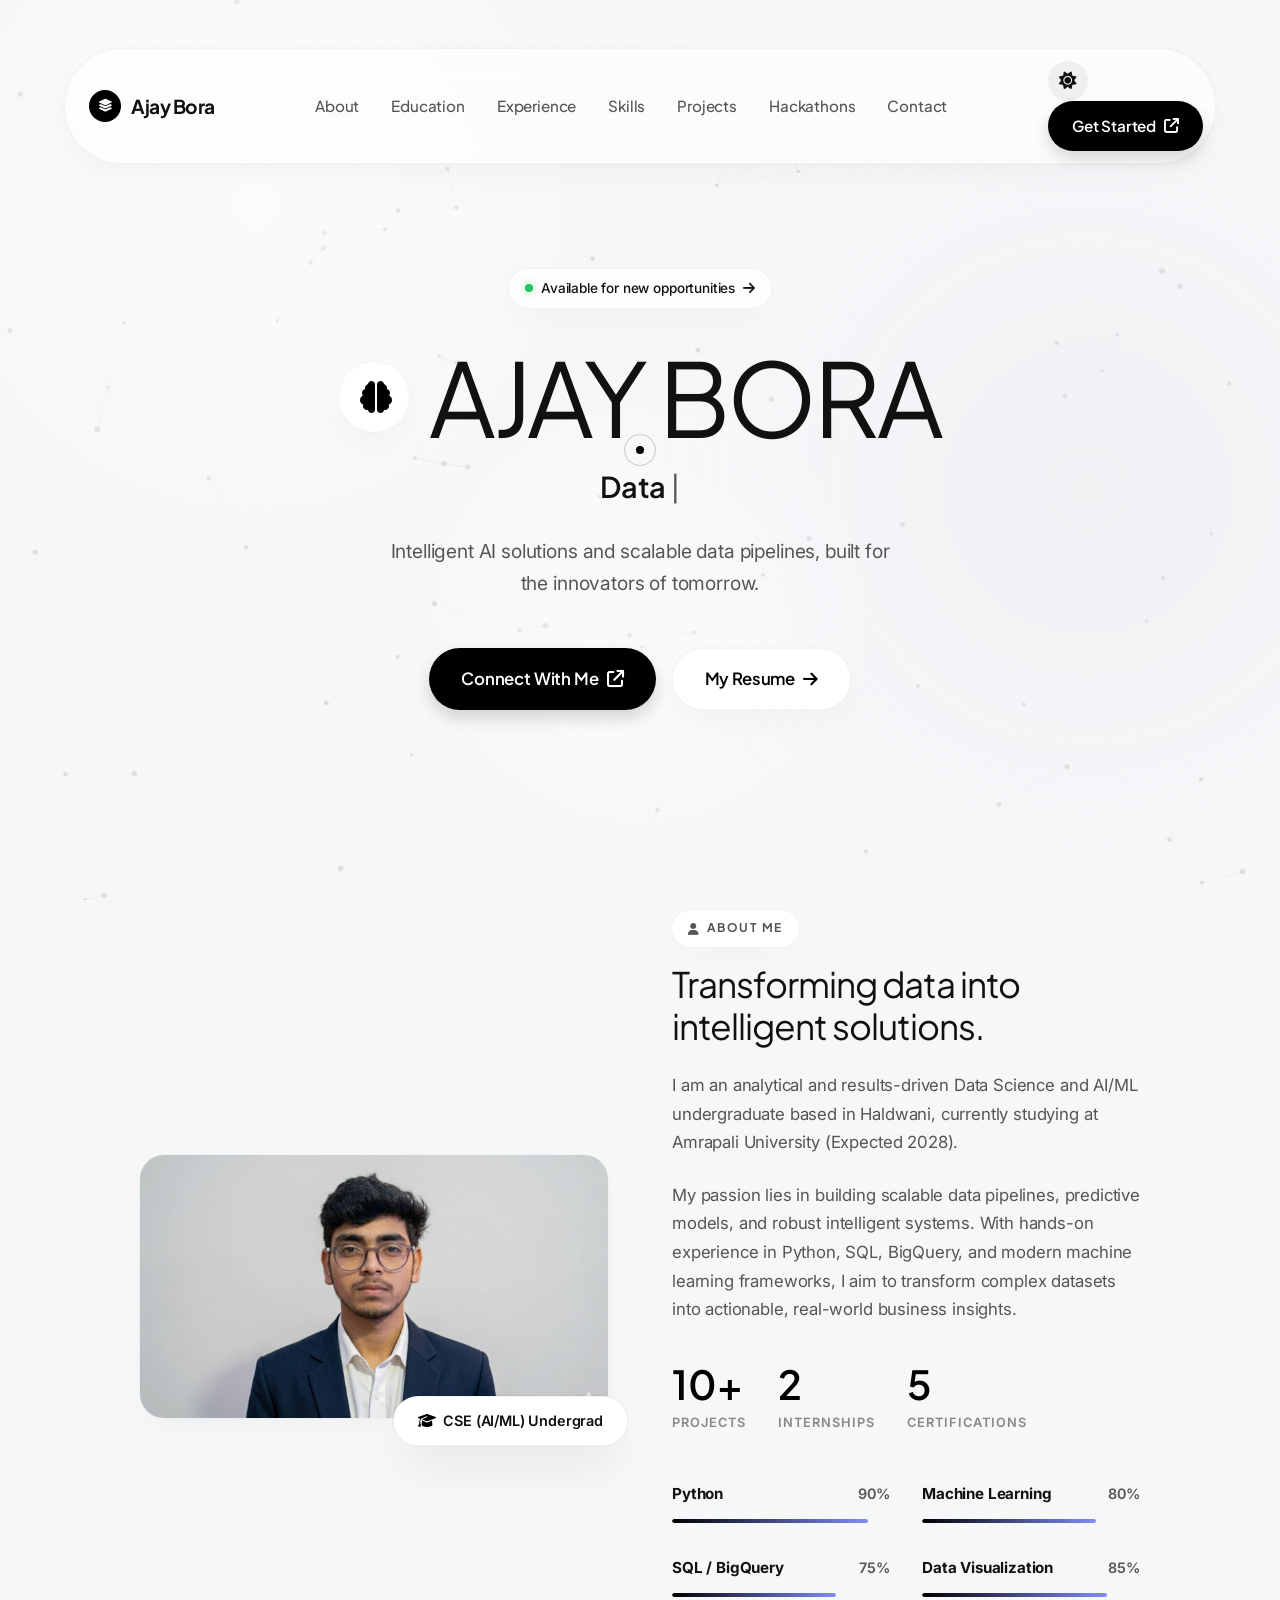
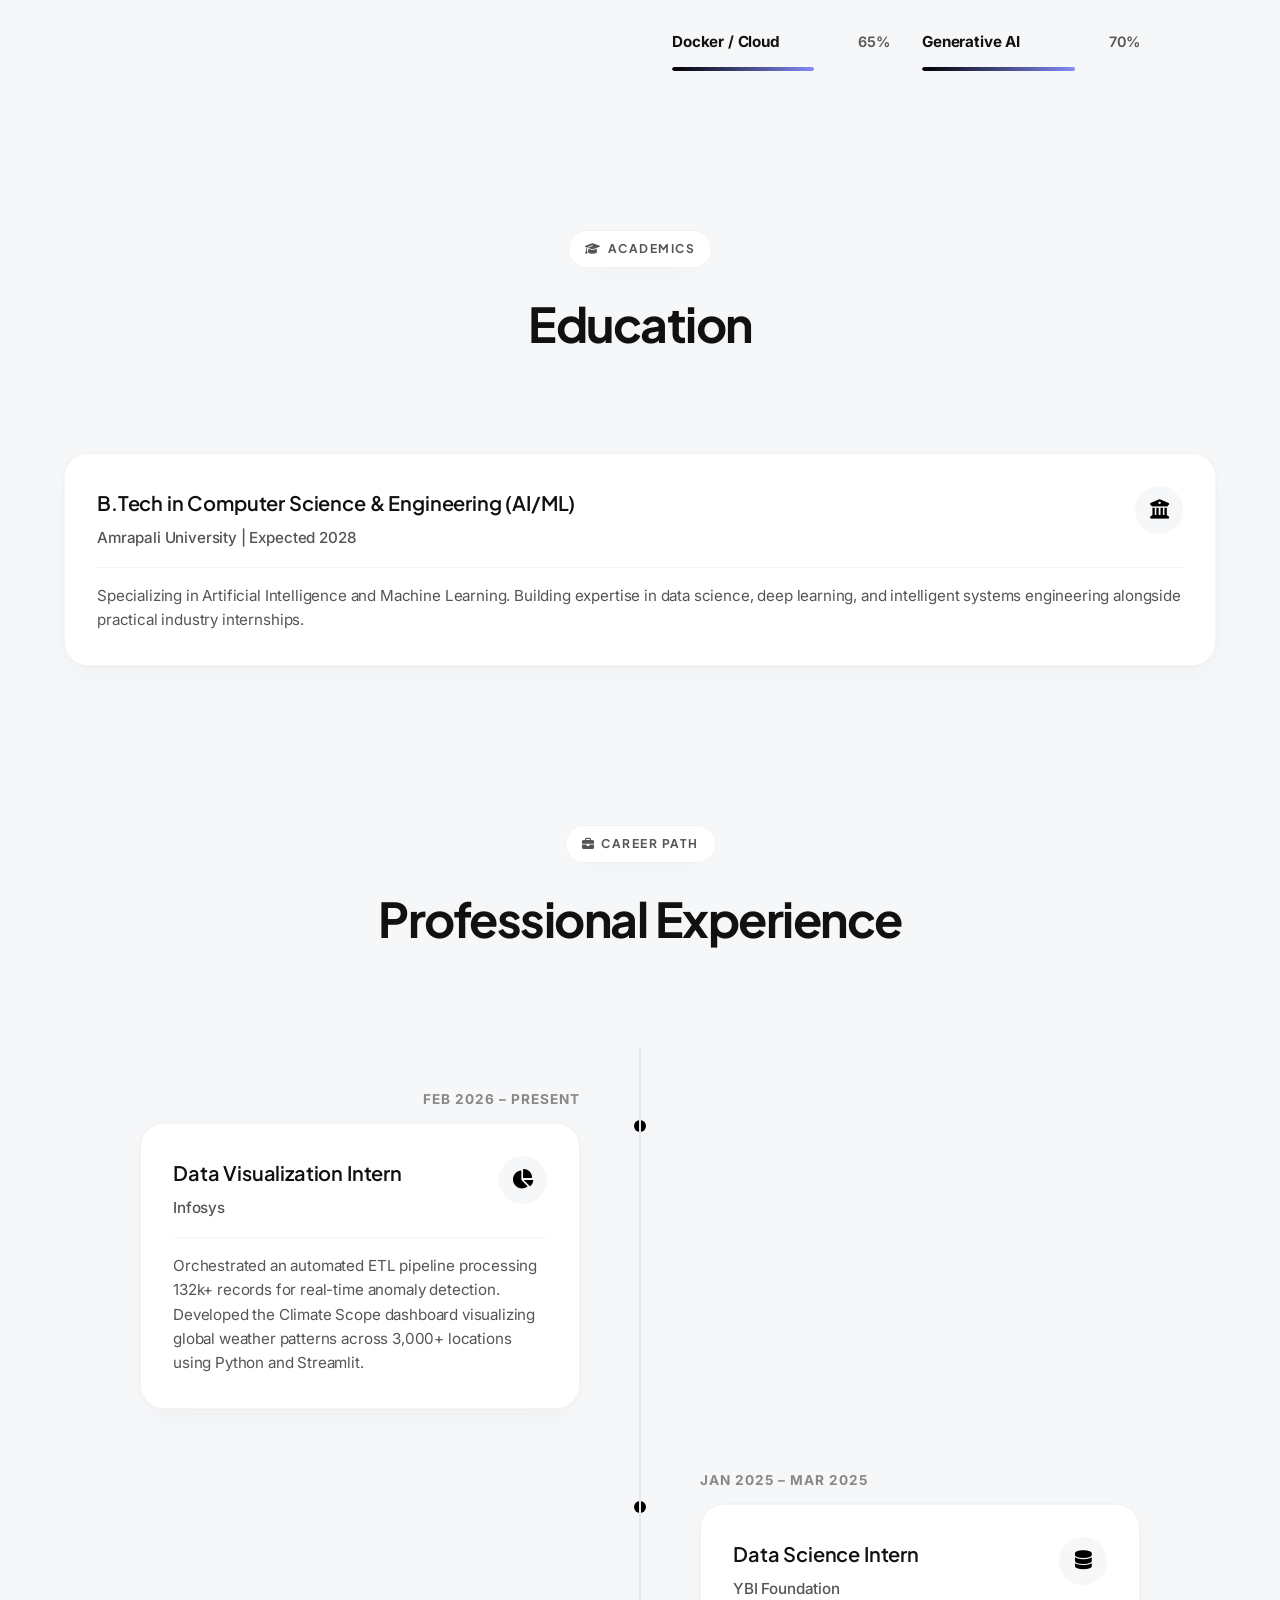
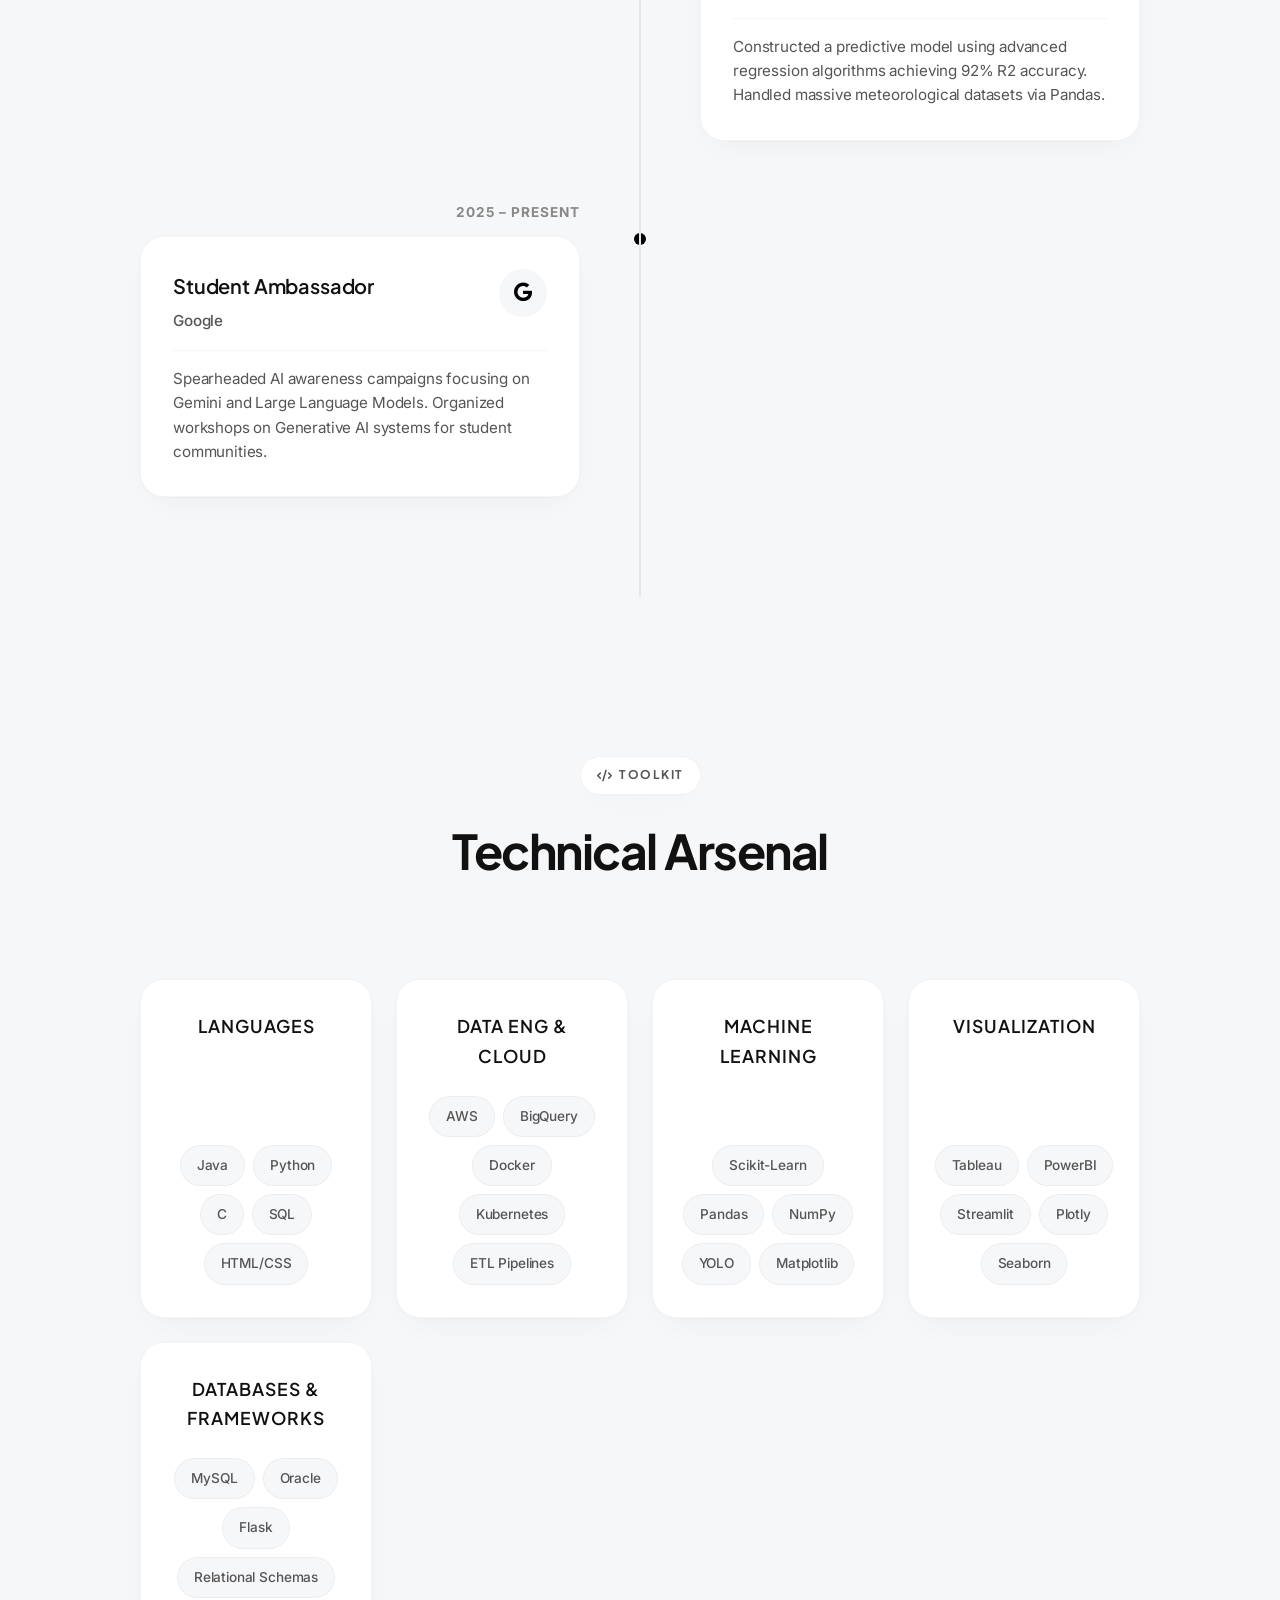
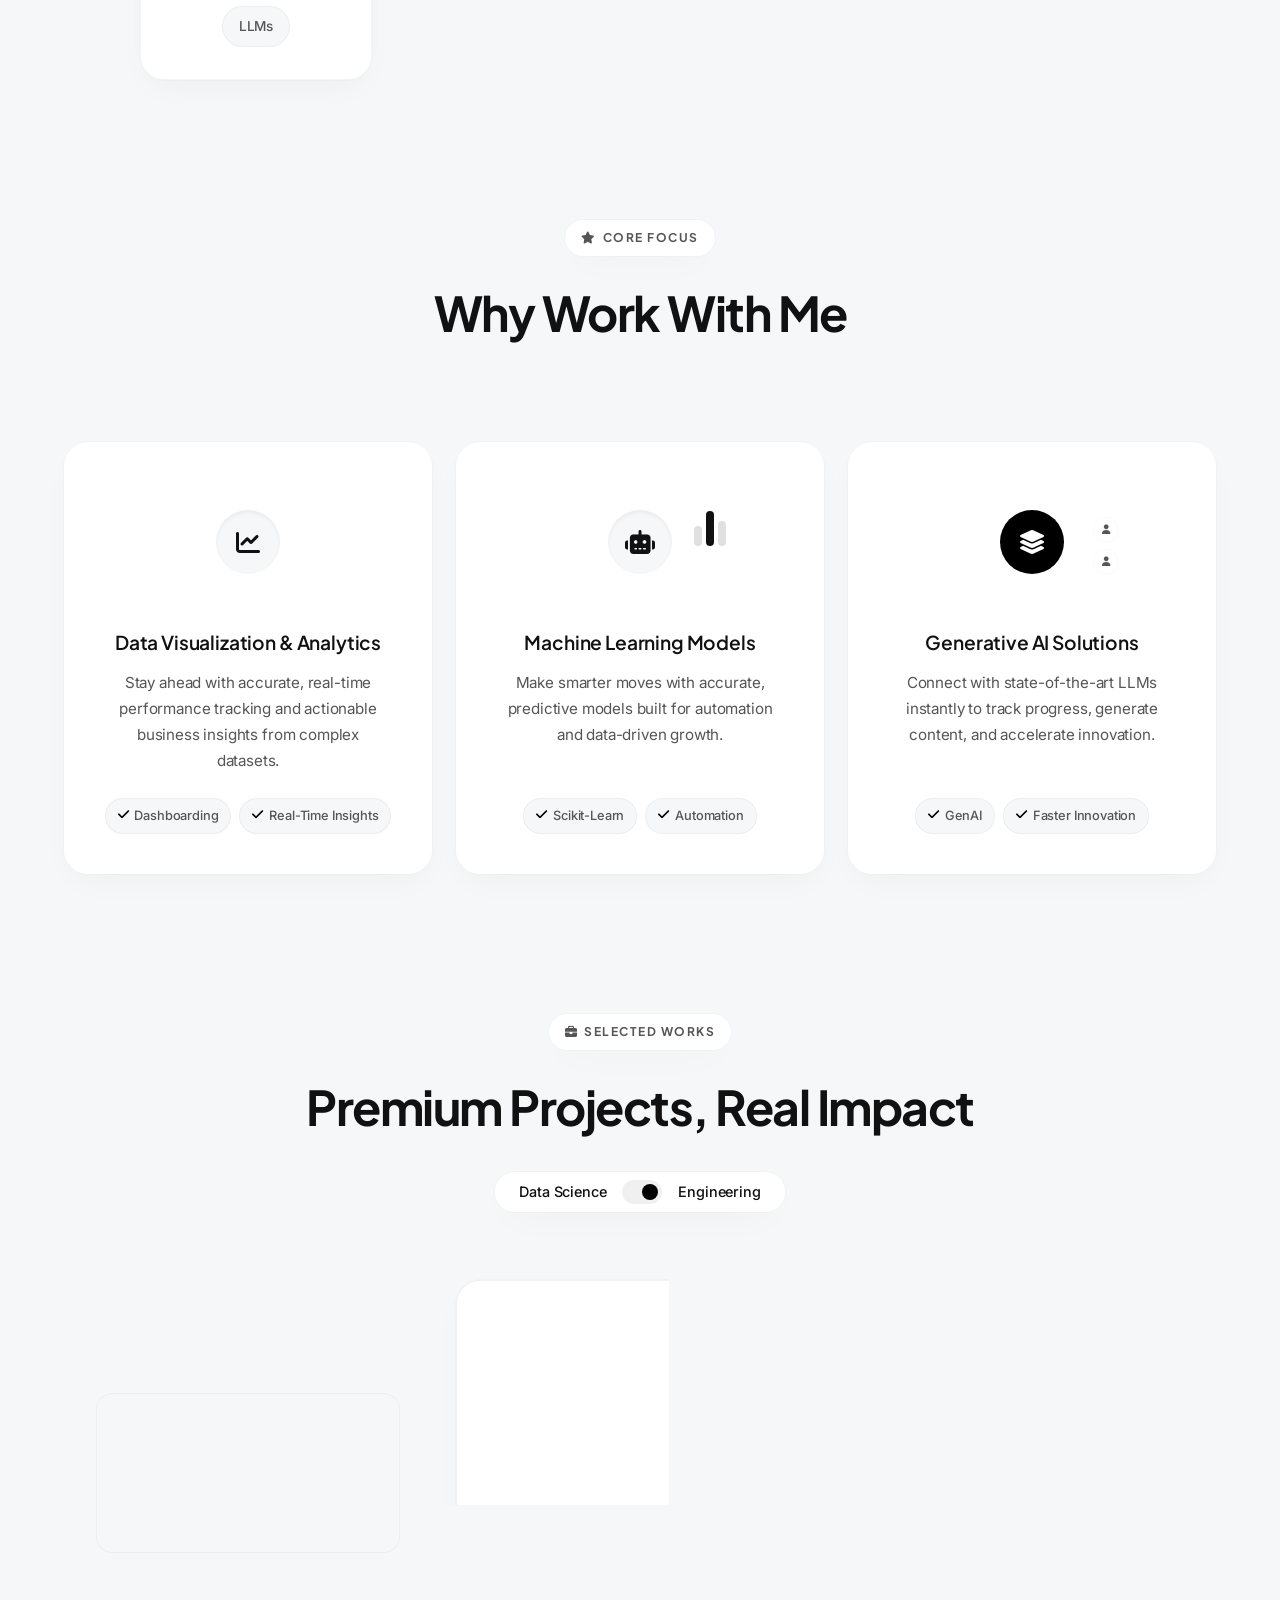
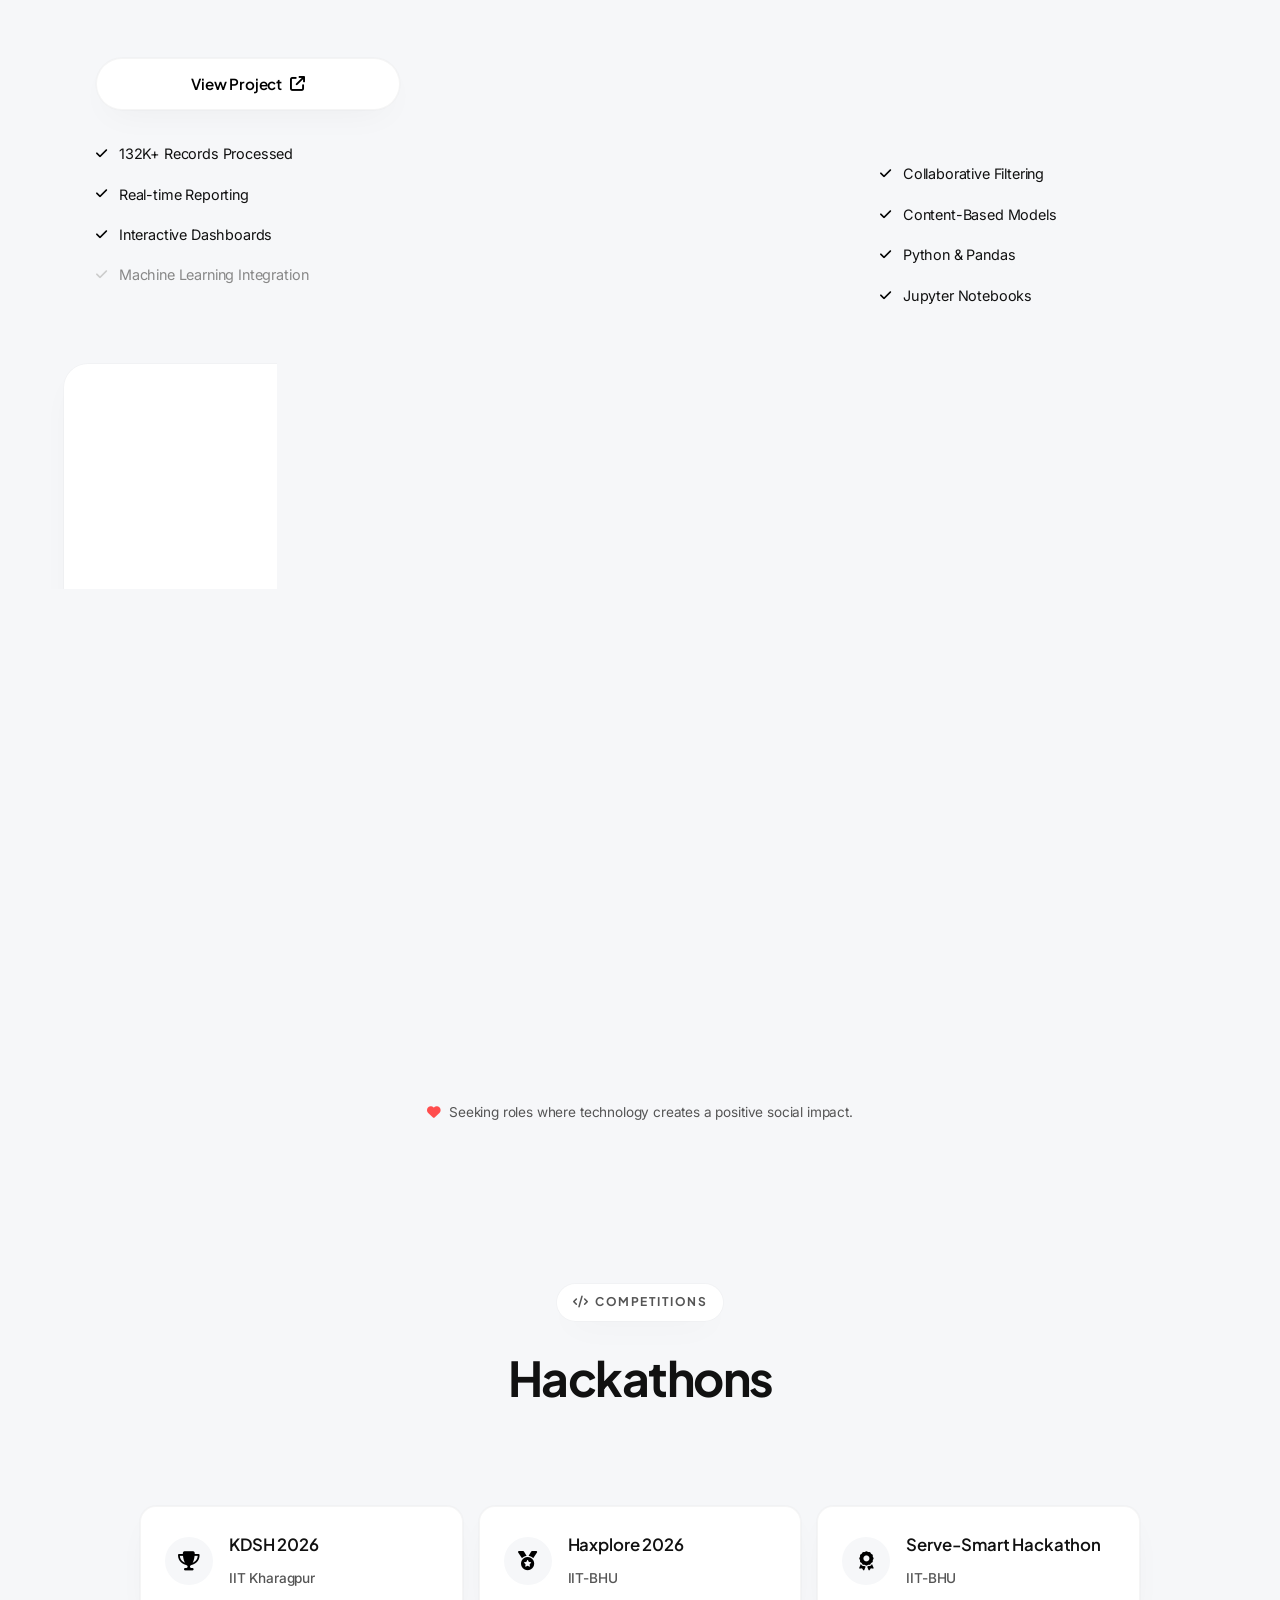
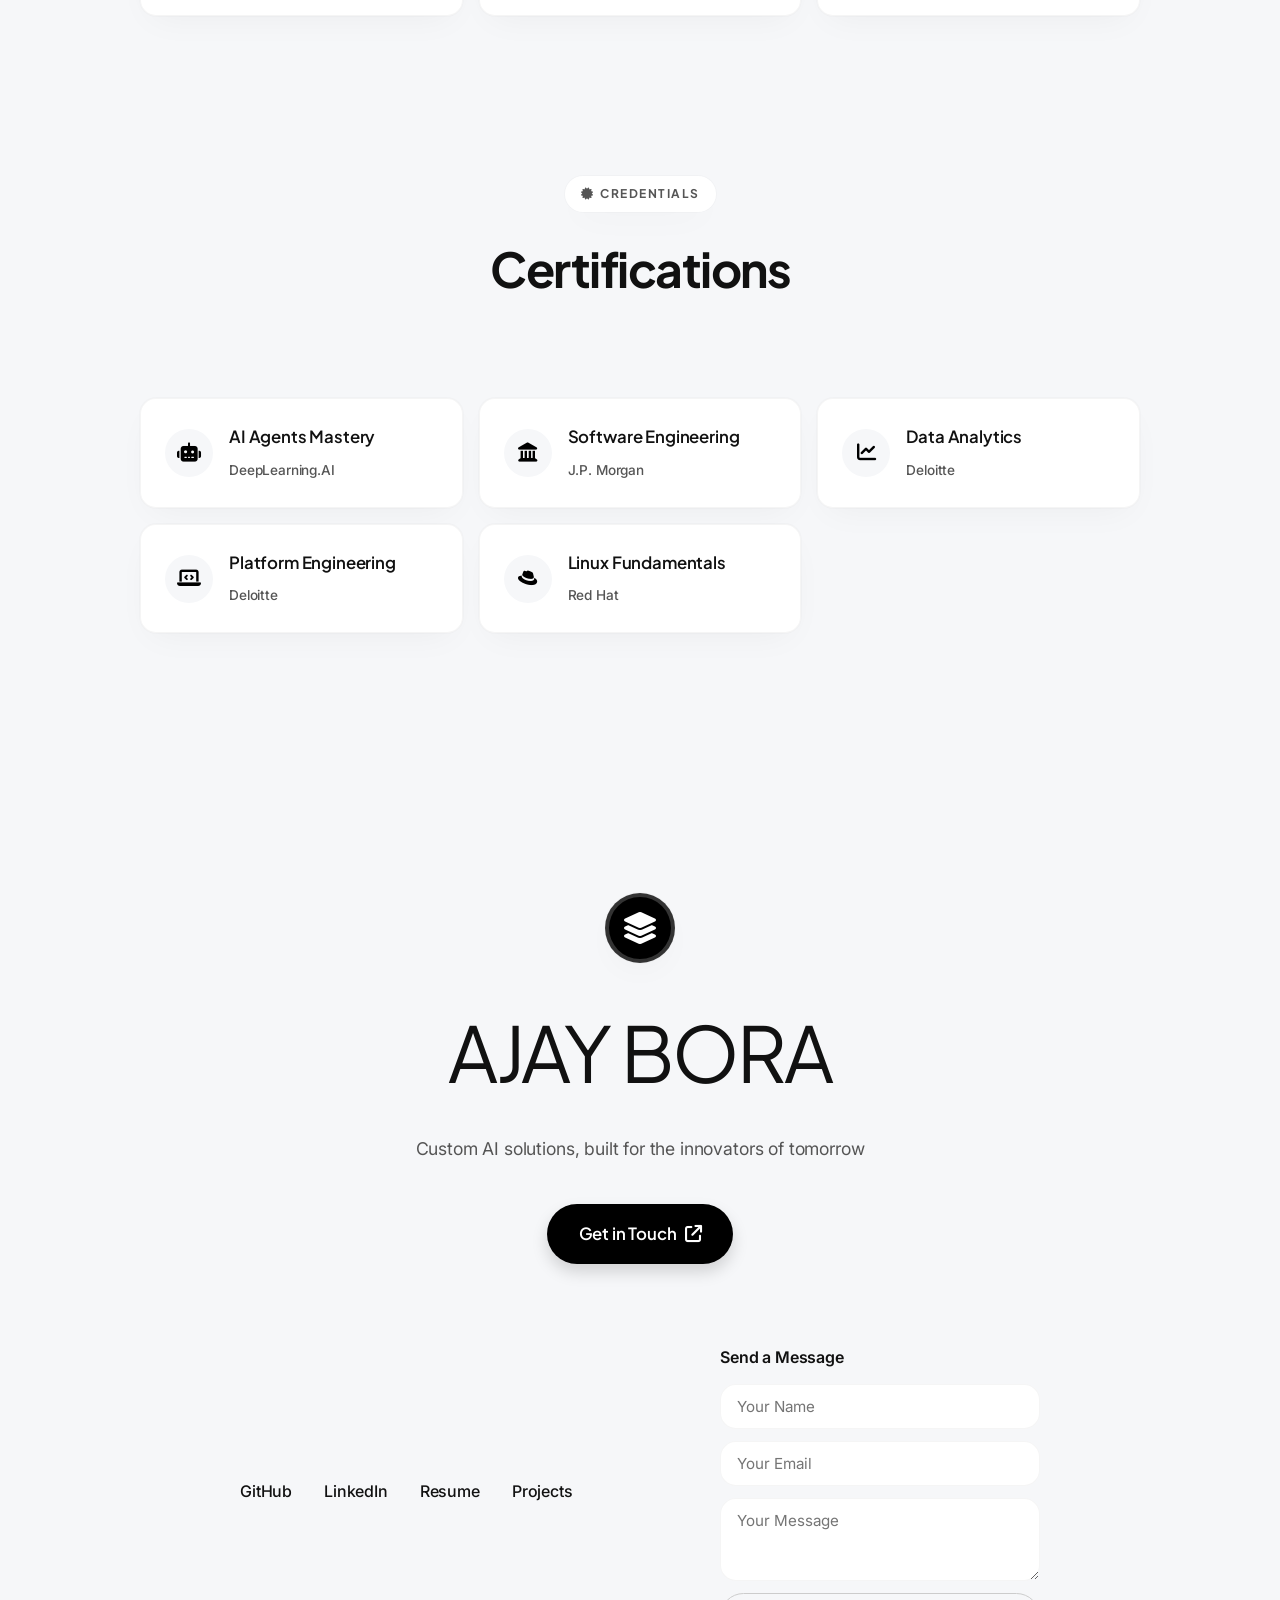
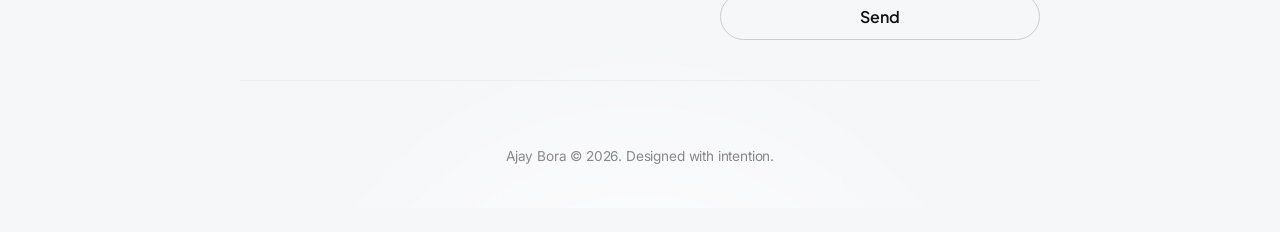
==== index.html @ 4102c66a "feat: convert Experience section to a vertical alternating timeline with reveal animations" ====
<!DOCTYPE html>
<html lang="en">
<head>
    <meta charset="UTF-8">
    <meta name="viewport" content="width=device-width, initial-scale=1.0">
    <title>Ajay Bora | AI Engineer</title>
    <meta name="description" content="Portfolio of Ajay Bora, AI Engineer and Data Scientist.">
    
    <meta property="og:title" content="Ajay Bora | AI Engineer">
    <meta property="og:description" content="Portfolio of Ajay Bora, AI Engineer and Data Scientist.">
    <meta property="og:url" content="https://ajay-bora-portfolio.vercel.app/">
    <meta property="og:type" content="website">
    
    <link rel="canonical" href="https://ajay-bora-portfolio.vercel.app/">
    
    <!-- Fonts & Icons -->
    <link rel="preconnect" href="https://fonts.googleapis.com">
    <link rel="preconnect" href="https://fonts.gstatic.com" crossorigin>
    <link href="https://fonts.googleapis.com/css2?family=Inter:wght@300;400;500;600&family=Plus+Jakarta+Sans:wght@400;500;600;700;800&display=swap" rel="stylesheet">
    <link rel="stylesheet" href="https://cdnjs.cloudflare.com/ajax/libs/font-awesome/6.4.0/css/all.min.css">
    <link rel="stylesheet" href="style.css?v=2.0">
    <script>
        (function() {
            const theme = localStorage.getItem('theme') || 'light';
            if (theme === 'dark') {
                document.documentElement.setAttribute('data-theme', 'dark');
            }
        })();
    </script>
</head>
<body>
    <div id="scroll-progress"></div>
    <!-- Background Effects -->
    <canvas id="global-particles" class="global-canvas"></canvas>
    <div class="bg-shape bg-shape-1"></div>
    <div class="bg-shape bg-shape-2"></div>
    <div class="bg-shape bg-shape-3"></div>

    <div id="cursor-orb"></div>
    <div id="cursor-follower"></div>

    <div class="page-wrapper">
        
        <!-- Navigation -->
        <header class="navbar reveal">
            <div class="nav-container">
                <a href="#" class="logo">
                    <div class="logo-icon"><i class="fas fa-layer-group"></i></div>
                    Ajay Bora
                </a>
                
                <nav class="nav-links">
                    <a href="#about">About</a>
                    <a href="#education">Education</a>
                    <a href="#experience">Experience</a>
                    <a href="#skills">Skills</a>
                    <a href="#projects">Projects</a>
                    <a href="#hackathons">Hackathons</a>
                    <a href="#contact">Contact</a>
                </nav>
                
                <div class="nav-actions">
                    <button id="theme-toggle" class="theme-btn" aria-label="Toggle Theme">
                        <i class="fas fa-sun"></i>
                    </button>
                    <a href="#contact" class="btn btn-primary btn-pill desktop-only">Get Started <i class="fas fa-arrow-up-right-from-square"></i></a>
                    <button class="hamburger-btn" aria-label="Toggle Navigation">
                        <i class="fas fa-bars"></i>
                    </button>
                </div>
            </div>
        </header>

        <!-- Mobile Overlay -->
        <div class="mobile-nav-overlay" id="mobile-nav">
            <button class="close-menu-btn" aria-label="Close Navigation"><i class="fas fa-times"></i></button>
            <nav class="mobile-links">
                <a href="#about">About</a>
                <a href="#education">Education</a>
                <a href="#experience">Experience</a>
                <a href="#skills">Skills</a>
                <a href="#projects">Projects</a>
                <a href="#hackathons">Hackathons</a>
                <a href="#contact">Contact</a>
            </nav>
        </div>

        <!-- Hero Section -->
        <section class="hero-section">
            <div class="hero-content reveal" style="animation-delay: 0.1s;">
                <div class="hero-badge">
                    <span class="status-dot"></span> Available for new opportunities <i class="fas fa-arrow-right"></i>
                </div>
                
                <h1 class="hero-title">
                    <div class="title-row">
                        <div class="floating-icon-large"><i class="fas fa-brain"></i></div>
                        AJAY BORA
                    </div>
                </h1>
                
                <div class="typewriter-container reveal" style="animation-delay: 0.15s;">
                    <span id="typewriter"></span><span class="typewriter-cursor">|</span>
                </div>
                
                <p class="hero-subtitle">
                    Intelligent AI solutions and scalable data pipelines, built for the innovators of tomorrow.
                </p>
                
                <div class="hero-buttons">
                    <a href="#contact" class="btn btn-primary btn-pill btn-lg">Connect With Me <i class="fas fa-arrow-up-right-from-square"></i></a>
                    <a href="assets/Ajay_Bora_Resume.pdf" target="_blank" rel="noopener noreferrer" class="btn btn-white btn-pill btn-lg">My Resume <i class="fas fa-arrow-right"></i></a>
                </div>
            </div>
        </section>

        <!-- About Me Section -->
        <section class="about-section" id="about">
            <div class="about-grid">
                <div class="about-image-wrapper reveal" style="animation-delay: 0.1s;">
                    <img src="assets/profile.jpg" alt="Ajay Bora" class="about-image" loading="lazy">
                    <div class="floating-badge">
                        <i class="fas fa-graduation-cap"></i> CSE (AI/ML) Undergrad
                    </div>
                </div>
                <div class="about-content reveal" style="animation-delay: 0.2s;">
                    <div class="section-badge"><i class="fas fa-user"></i> ABOUT ME</div>
                    <h3>Transforming data into intelligent solutions.</h3>
                    <p>
                        I am an analytical and results-driven Data Science and AI/ML undergraduate based in Haldwani, currently studying at Amrapali University (Expected 2028). 
                    </p>
                    <p>
                        My passion lies in building scalable data pipelines, predictive models, and robust intelligent systems. With hands-on experience in Python, SQL, BigQuery, and modern machine learning frameworks, I aim to transform complex datasets into actionable, real-world business insights.
                    </p>
                    
                    <div class="about-stats">
                        <div class="stat-item reveal" style="animation-delay: 0.3s;">
                            <span class="stat-number" data-target="10" data-suffix="+">0</span>
                            <span class="stat-label">Projects</span>
                        </div>
                        <div class="stat-item reveal" style="animation-delay: 0.4s;">
                            <span class="stat-number" data-target="2">0</span>
                            <span class="stat-label">Internships</span>
                        </div>
                        <div class="stat-item reveal" style="animation-delay: 0.5s;">
                            <span class="stat-number" data-target="5">0</span>
                            <span class="stat-label">Certifications</span>
                        </div>
                    </div>

                    <div class="skills-bar-group reveal" style="animation-delay: 0.6s;">
                        <div class="skill-bar-item">
                            <div class="skill-bar-info">
                                <span class="skill-bar-name">Python</span>
                                <span class="skill-bar-percent">0%</span>
                            </div>
                            <div class="skill-bar-bg">
                                <div class="skill-bar-fill" data-percent="90"></div>
                            </div>
                        </div>
                        <div class="skill-bar-item">
                            <div class="skill-bar-info">
                                <span class="skill-bar-name">Machine Learning</span>
                                <span class="skill-bar-percent">0%</span>
                            </div>
                            <div class="skill-bar-bg">
                                <div class="skill-bar-fill" data-percent="80"></div>
                            </div>
                        </div>
                        <div class="skill-bar-item">
                            <div class="skill-bar-info">
                                <span class="skill-bar-name">SQL / BigQuery</span>
                                <span class="skill-bar-percent">0%</span>
                            </div>
                            <div class="skill-bar-bg">
                                <div class="skill-bar-fill" data-percent="75"></div>
                            </div>
                        </div>
                        <div class="skill-bar-item">
                            <div class="skill-bar-info">
                                <span class="skill-bar-name">Data Visualization</span>
                                <span class="skill-bar-percent">0%</span>
                            </div>
                            <div class="skill-bar-bg">
                                <div class="skill-bar-fill" data-percent="85"></div>
                            </div>
                        </div>
                        <div class="skill-bar-item">
                            <div class="skill-bar-info">
                                <span class="skill-bar-name">Docker / Cloud</span>
                                <span class="skill-bar-percent">0%</span>
                            </div>
                            <div class="skill-bar-bg">
                                <div class="skill-bar-fill" data-percent="65"></div>
                            </div>
                        </div>
                        <div class="skill-bar-item">
                            <div class="skill-bar-info">
                                <span class="skill-bar-name">Generative AI</span>
                                <span class="skill-bar-percent">0%</span>
                            </div>
                            <div class="skill-bar-bg">
                                <div class="skill-bar-fill" data-percent="70"></div>
                            </div>
                        </div>
                    </div>
                </div>
            </div>
        </section>

        <!-- Education Section -->
        <section class="education-section" id="education">
            <div class="section-header reveal">
                <div class="section-badge"><i class="fas fa-graduation-cap"></i> ACADEMICS</div>
                <h2 class="section-title">Education</h2>
            </div>
            
            <div class="exp-grid">
                <div class="exp-card reveal">
                    <div class="exp-header">
                        <div class="exp-title">
                            <h4>B.Tech in Computer Science & Engineering (AI/ML)</h4>
                            <span class="exp-company">Amrapali University | Expected 2028</span>
                        </div>
                        <div class="cert-icon-wrapper"><i class="fas fa-university"></i></div>
                    </div>
                    <p class="exp-desc">
                        Specializing in Artificial Intelligence and Machine Learning. Building expertise in data science, deep learning, and intelligent systems engineering alongside practical industry internships.
                    </p>
                </div>
            </div>
        </section>

        <!-- Experience Section -->
        <section class="experience-section" id="experience">
            <div class="section-header reveal">
                <div class="section-badge"><i class="fas fa-briefcase"></i> CAREER PATH</div>
                <h2 class="section-title">Professional Experience</h2>
            </div>
            
            <div class="timeline-container">
                <div class="timeline-line"></div>

                <!-- Item 1 -->
                <div class="timeline-item timeline-left reveal" style="animation-delay: 0.1s;">
                    <div class="timeline-dot"></div>
                    <div class="timeline-date">Feb 2026 – Present</div>
                    <div class="exp-card">
                        <div class="exp-header">
                            <div class="exp-title">
                                <h4>Data Visualization Intern</h4>
                                <span class="exp-company">Infosys</span>
                            </div>
                            <div class="cert-icon-wrapper"><i class="fas fa-chart-pie"></i></div>
                        </div>
                        <p class="exp-desc">
                            Orchestrated an automated ETL pipeline processing 132k+ records for real-time anomaly detection. Developed the Climate Scope dashboard visualizing global weather patterns across 3,000+ locations using Python and Streamlit.
                        </p>
                    </div>
                </div>
                
                <!-- Item 2 -->
                <div class="timeline-item timeline-right reveal" style="animation-delay: 0.2s;">
                    <div class="timeline-dot"></div>
                    <div class="timeline-date">Jan 2025 – Mar 2025</div>
                    <div class="exp-card">
                        <div class="exp-header">
                            <div class="exp-title">
                                <h4>Data Science Intern</h4>
                                <span class="exp-company">YBI Foundation</span>
                            </div>
                            <div class="cert-icon-wrapper"><i class="fas fa-database"></i></div>
                        </div>
                        <p class="exp-desc">
                            Constructed a predictive model using advanced regression algorithms achieving 92% R2 accuracy. Handled massive meteorological datasets via Pandas.
                        </p>
                    </div>
                </div>

                <!-- Item 3 -->
                <div class="timeline-item timeline-left reveal" style="animation-delay: 0.3s;">
                    <div class="timeline-dot"></div>
                    <div class="timeline-date">2025 – Present</div>
                    <div class="exp-card">
                        <div class="exp-header">
                            <div class="exp-title">
                                <h4>Student Ambassador</h4>
                                <span class="exp-company">Google</span>
                            </div>
                            <div class="cert-icon-wrapper"><i class="fab fa-google"></i></div>
                        </div>
                        <p class="exp-desc">
                            Spearheaded AI awareness campaigns focusing on Gemini and Large Language Models. Organized workshops on Generative AI systems for student communities.
                        </p>
                    </div>
                </div>
            </div>
        </section>

        <!-- Technical Skills Section -->
        <section class="skills-section" id="skills">
            <div class="section-header reveal">
                <div class="section-badge"><i class="fas fa-code"></i> TOOLKIT</div>
                <h2 class="section-title">Technical Arsenal</h2>
            </div>
            
            <div class="skills-grid">
                <!-- Category 1 -->
                <div class="skill-card reveal" style="animation-delay: 0.1s;">
                    <h4>Languages</h4>
                    <div class="card-tags">
                        <span>Java</span>
                        <span>Python</span>
                        <span>C</span>
                        <span>SQL</span>
                        <span>HTML/CSS</span>
                    </div>
                </div>

                <!-- Category 2 -->
                <div class="skill-card reveal" style="animation-delay: 0.2s;">
                    <h4>Data Eng & Cloud</h4>
                    <div class="card-tags">
                        <span>AWS</span>
                        <span>BigQuery</span>
                        <span>Docker</span>
                        <span>Kubernetes</span>
                        <span>ETL Pipelines</span>
                    </div>
                </div>

                <!-- Category 3 -->
                <div class="skill-card reveal" style="animation-delay: 0.3s;">
                    <h4>Machine Learning</h4>
                    <div class="card-tags">
                        <span>Scikit-Learn</span>
                        <span>Pandas</span>
                        <span>NumPy</span>
                        <span>YOLO</span>
                        <span>Matplotlib</span>
                    </div>
                </div>

                <!-- Category 4 -->
                <div class="skill-card reveal" style="animation-delay: 0.4s;">
                    <h4>Visualization</h4>
                    <div class="card-tags">
                        <span>Tableau</span>
                        <span>PowerBI</span>
                        <span>Streamlit</span>
                        <span>Plotly</span>
                        <span>Seaborn</span>
                    </div>
                </div>

                <!-- Category 5 -->
                <div class="skill-card reveal" style="animation-delay: 0.5s;">
                    <h4>Databases & Frameworks</h4>
                    <div class="card-tags">
                        <span>MySQL</span>
                        <span>Oracle</span>
                        <span>Flask</span>
                        <span>Relational Schemas</span>
                        <span>LLMs</span>
                    </div>
                </div>
            </div>
        </section>

        <!-- Core Expertise Section (Adapting "Why Choose Us") -->
        <section class="expertise-section" id="expertise">
            <div class="section-header reveal">
                <div class="section-badge"><i class="fas fa-star"></i> CORE FOCUS</div>
                <h2 class="section-title">Why Work With Me</h2>
            </div>

            <div class="expertise-grid">
                <!-- Card 1 -->
                <div class="expert-card reveal" style="animation-delay: 0.1s;">
                    <div class="card-icon-wrapper">
                        <div class="card-icon"><i class="fas fa-chart-line"></i></div>
                    </div>
                    <div class="card-content">
                        <h3>Data Visualization & Analytics</h3>
                        <p>Stay ahead with accurate, real-time performance tracking and actionable business insights from complex datasets.</p>
                    </div>
                    <div class="card-tags">
                        <span><i class="fas fa-check"></i> Dashboarding</span>
                        <span><i class="fas fa-check"></i> Real-Time Insights</span>
                    </div>
                </div>

                <!-- Card 2 -->
                <div class="expert-card reveal" style="animation-delay: 0.2s;">
                    <div class="card-icon-wrapper">
                        <div class="card-icon"><i class="fas fa-robot"></i></div>
                        <div class="floating-mini-chart">
                            <div class="bar bar-1"></div>
                            <div class="bar bar-2"></div>
                            <div class="bar bar-3"></div>
                        </div>
                    </div>
                    <div class="card-content">
                        <h3>Machine Learning Models</h3>
                        <p>Make smarter moves with accurate, predictive models built for automation and data-driven growth.</p>
                    </div>
                    <div class="card-tags">
                        <span><i class="fas fa-check"></i> Scikit-Learn</span>
                        <span><i class="fas fa-check"></i> Automation</span>
                    </div>
                </div>

                <!-- Card 3 -->
                <div class="expert-card reveal" style="animation-delay: 0.3s;">
                    <div class="card-icon-wrapper">
                        <div class="card-icon dark"><i class="fas fa-layer-group"></i></div>
                        <div class="floating-avatars">
                            <div class="avatar"><i class="fas fa-user"></i></div>
                            <div class="avatar"><i class="fas fa-user"></i></div>
                        </div>
                    </div>
                    <div class="card-content">
                        <h3>Generative AI Solutions</h3>
                        <p>Connect with state-of-the-art LLMs instantly to track progress, generate content, and accelerate innovation.</p>
                    </div>
                    <div class="card-tags">
                        <span><i class="fas fa-check"></i> GenAI</span>
                        <span><i class="fas fa-check"></i> Faster Innovation</span>
                    </div>
                </div>
            </div>
        </section>

        <!-- Projects Section (Adapting "Pricing") -->
        <section class="projects-section" id="projects">
            <div class="section-header reveal">
                <div class="section-badge"><i class="fas fa-briefcase"></i> SELECTED WORKS</div>
                <h2 class="section-title">Premium Projects, Real Impact</h2>
                
                <div class="toggle-wrapper">
                    <span>Data Science</span>
                    <div class="toggle-switch active"></div>
                    <span>Engineering</span>
                </div>
            </div>

            <div class="projects-grid">
                <!-- Project 1 -->
                <div class="project-card reveal" data-category="data-science" style="animation-delay: 0.1s;">
                    <div class="project-header">
                        <h4>Climate Scope</h4>
                        <span class="project-tag">Analytics</span>
                    </div>
                    <div class="project-hero">
                        <img src="assets/projects/climate_dash.png" alt="Climate Scope" class="project-img" loading="lazy" onerror="this.src='https://images.unsplash.com/photo-1464822759023-fed622ff2c3b?auto=format&fit=crop&w=800&q=80'">
                    </div>
                    <p class="project-desc">Ideal for real-time visualization of global weather anomalies across 3,000+ locations.</p>
                    <a href="https://github.com/AjayBora002/Climate-Scope" target="_blank" rel="noopener noreferrer" class="btn btn-white btn-pill full-width">View Project <i class="fas fa-arrow-up-right-from-square"></i></a>
                    
                    <ul class="feature-list">
                        <li><i class="fas fa-check"></i> 132K+ Records Processed</li>
                        <li><i class="fas fa-check"></i> Real-time Reporting</li>
                        <li><i class="fas fa-check"></i> Interactive Dashboards</li>
                        <li class="disabled"><i class="fas fa-check"></i> Machine Learning Integration</li>
                    </ul>
                </div>

                <!-- Project 2 (Popular) -->
                <div class="project-card popular reveal" data-category="data-science" style="animation-delay: 0.2s;">
                    <div class="project-header">
                        <h4>Poshan Pahad AI</h4>
                        <div class="tags-group">
                            <span class="project-tag popular-tag"><i class="fas fa-star"></i> Featured</span>
                        </div>
                    </div>
                    <div class="project-hero">
                        <img src="assets/projects/poshan_pahad.png" alt="Poshan Pahad" class="project-img" loading="lazy" onerror="this.src='https://images.unsplash.com/photo-1518173946687-a4c8a3b7722e?auto=format&fit=crop&w=800&q=80'">
                    </div>
                    <p class="project-desc">Built for hyper-localized agricultural guidance using conversational Generative AI.</p>
                    <a href="https://github.com/AjayBora002/Poshan-Pahad" target="_blank" rel="noopener noreferrer" class="btn btn-primary btn-pill full-width">View Project <i class="fas fa-arrow-up-right-from-square"></i></a>
                    
                    <ul class="feature-list">
                        <li><i class="fas fa-check"></i> Advanced AI Tools</li>
                        <li><i class="fas fa-check"></i> Conversational Interfaces</li>
                        <li><i class="fas fa-check"></i> Localization Features</li>
                        <li><i class="fas fa-check"></i> Premium Chatbot Integrations</li>
                    </ul>
                </div>

                <!-- Project 3 -->
                <div class="project-card reveal" data-category="engineering" style="animation-delay: 0.3s;">
                    <div class="project-header">
                        <h4>Library System</h4>
                        <span class="project-tag">Full Stack</span>
                    </div>
                    <div class="project-hero">
                        <img src="assets/projects/library_mgmt.png" alt="Library System" class="project-img" loading="lazy" onerror="this.src='https://images.unsplash.com/photo-1507842217343-583bb7270b66?auto=format&fit=crop&w=800&q=80'">
                    </div>
                    <p class="project-desc">For full-stack inventory management with strict authentication and seamless UX.</p>
                    <a href="https://github.com/AjayBora002/Library_Management" target="_blank" rel="noopener noreferrer" class="btn btn-white btn-pill full-width">View Project <i class="fas fa-arrow-up-right-from-square"></i></a>
                    
                    <ul class="feature-list">
                        <li><i class="fas fa-check"></i> Fully Customized Backend</li>
                        <li><i class="fas fa-check"></i> Scalable MySQL Database</li>
                        <li><i class="fas fa-check"></i> Flask & React Integration</li>
                        <li><i class="fas fa-check"></i> Secure Authentication</li>
                    </ul>
                </div>

                <!-- Project 4 -->
                <div class="project-card reveal" data-category="engineering" style="animation-delay: 0.1s;">
                    <div class="project-header">
                        <h4>Voice Assistant</h4>
                        <span class="project-tag">AI/Python</span>
                    </div>
                    <div class="project-hero">
                        <img src="https://images.unsplash.com/photo-1518770660439-4636190af475?auto=format&fit=crop&w=800&q=80" alt="Voice Assistant" class="project-img" loading="lazy">
                    </div>
                    <p class="project-desc">Jarvis voice assistant using Gemini API for tasks like web search, weather, and AI chatting.</p>
                    <a href="https://github.com/AjayBora002/Voice-Assistant" target="_blank" rel="noopener noreferrer" class="btn btn-white btn-pill full-width">View Project <i class="fas fa-arrow-up-right-from-square"></i></a>
                    
                    <ul class="feature-list">
                        <li><i class="fas fa-check"></i> Google Gemini API</li>
                        <li><i class="fas fa-check"></i> Voice Recognition</li>
                        <li><i class="fas fa-check"></i> System Automation</li>
                        <li><i class="fas fa-check"></i> Web Scraping</li>
                    </ul>
                </div>

                <!-- Project 5 -->
                <div class="project-card reveal" data-category="engineering" style="animation-delay: 0.2s;">
                    <div class="project-header">
                        <h4>VoiceAid</h4>
                        <span class="project-tag">Hackathon</span>
                    </div>
                    <div class="project-hero">
                        <img src="https://images.unsplash.com/photo-1593113565694-c6bbcd747137?auto=format&fit=crop&w=800&q=80" alt="VoiceAid" class="project-img" loading="lazy">
                    </div>
                    <p class="project-desc">Smart volunteer allocation system for local communities built for Solution Challenge 2026.</p>
                    <a href="https://github.com/AjayBora002/voice-aid" target="_blank" rel="noopener noreferrer" class="btn btn-white btn-pill full-width">View Project <i class="fas fa-arrow-up-right-from-square"></i></a>
                    
                    <ul class="feature-list">
                        <li><i class="fas fa-check"></i> Smart Allocation</li>
                        <li><i class="fas fa-check"></i> Predictive Insights</li>
                        <li><i class="fas fa-check"></i> Accessibility Compliance</li>
                        <li><i class="fas fa-check"></i> Interactive UI</li>
                    </ul>
                </div>

                <!-- Project 6 -->
                <div class="project-card reveal" data-category="data-science" style="animation-delay: 0.3s;">
                    <div class="project-header">
                        <h4>Recommendation Sys</h4>
                        <span class="project-tag">Machine Learning</span>
                    </div>
                    <div class="project-hero">
                        <img src="https://images.unsplash.com/photo-1485846234645-a62644f84728?auto=format&fit=crop&w=800&q=80" alt="Rec Systems" class="project-img" loading="lazy">
                    </div>
                    <p class="project-desc">Interactive Anime & Movie recommendation engines utilizing collaborative filtering.</p>
                    <a href="https://github.com/AjayBora002/anime_recommendation" target="_blank" rel="noopener noreferrer" class="btn btn-white btn-pill full-width">View Project <i class="fas fa-arrow-up-right-from-square"></i></a>
                    
                    <ul class="feature-list">
                        <li><i class="fas fa-check"></i> Collaborative Filtering</li>
                        <li><i class="fas fa-check"></i> Content-Based Models</li>
                        <li><i class="fas fa-check"></i> Python & Pandas</li>
                        <li><i class="fas fa-check"></i> Jupyter Notebooks</li>
                    </ul>
                </div>

                <!-- Project 7 -->
                <div class="project-card reveal" data-category="data-science" style="animation-delay: 0.1s;">
                    <div class="project-header">
                        <h4>Weather Prediction</h4>
                        <span class="project-tag">Machine Learning</span>
                    </div>
                    <div class="project-hero">
                        <img src="https://images.unsplash.com/photo-1592210454359-9043f067919b?auto=format&fit=crop&w=800&q=80" alt="Weather Prediction" class="project-img" loading="lazy">
                    </div>
                    <p class="project-desc">Machine learning project predicting temperature, humidity, and wind speed using historical meteorological datasets.</p>
                    <a href="https://github.com/AjayBora002/Weather-Prediction" target="_blank" rel="noopener noreferrer" class="btn btn-white btn-pill full-width">View Project <i class="fas fa-arrow-up-right-from-square"></i></a>
                    
                    <ul class="feature-list">
                        <li><i class="fas fa-check"></i> Scikit-Learn</li>
                        <li><i class="fas fa-check"></i> Pandas & NumPy</li>
                        <li><i class="fas fa-check"></i> Regression Models</li>
                        <li><i class="fas fa-check"></i> Predictive Analytics</li>
                    </ul>
                </div>

                <!-- Project 8 -->
                <div class="project-card reveal" data-category="engineering" style="animation-delay: 0.2s;">
                    <div class="project-header">
                        <h4>Flask To-Do App</h4>
                        <span class="project-tag">Full Stack</span>
                    </div>
                    <div class="project-hero">
                        <img src="https://images.unsplash.com/photo-1484480974693-6ca0a78fb36b?auto=format&fit=crop&w=800&q=80" alt="Flask To-Do App" class="project-img" loading="lazy">
                    </div>
                    <p class="project-desc">A robust, full-stack To-Do List application built with Flask and SQLite. Features secure user authentication.</p>
                    <a href="https://github.com/AjayBora002/flask-todo-list" target="_blank" rel="noopener noreferrer" class="btn btn-white btn-pill full-width">View Project <i class="fas fa-arrow-up-right-from-square"></i></a>
                    
                    <ul class="feature-list">
                        <li><i class="fas fa-check"></i> Python & Flask</li>
                        <li><i class="fas fa-check"></i> SQLite Database</li>
                        <li><i class="fas fa-check"></i> User Authentication</li>
                        <li><i class="fas fa-check"></i> Task Prioritization</li>
                    </ul>
                </div>

                <!-- Project 9 -->
                <div class="project-card reveal" data-category="engineering" style="animation-delay: 0.3s;">
                    <div class="project-header">
                        <h4>Portfolio Website</h4>
                        <span class="project-tag">Frontend UI</span>
                    </div>
                    <div class="project-hero">
                        <img src="https://images.unsplash.com/photo-1507238691740-187a5b1d37b8?auto=format&fit=crop&w=800&q=80" alt="Portfolio Website" class="project-img" loading="lazy">
                    </div>
                    <p class="project-desc">Fully responsive personal portfolio website featuring modern aesthetics, CSS animations, and tabbed logic processing.</p>
                    <a href="https://github.com/AjayBora002/AjayBora_portfolio" target="_blank" rel="noopener noreferrer" class="btn btn-white btn-pill full-width">View Project <i class="fas fa-arrow-up-right-from-square"></i></a>
                    
                    <ul class="feature-list">
                        <li><i class="fas fa-check"></i> HTML5 & CSS3</li>
                        <li><i class="fas fa-check"></i> Vanilla JavaScript</li>
                        <li><i class="fas fa-check"></i> Responsive Design</li>
                        <li><i class="fas fa-check"></i> Modern UI/UX</li>
                    </ul>
                </div>
            </div>
            <div class="charity-banner reveal">
                <i class="fas fa-heart"></i> Seeking roles where technology creates a positive social impact.
            </div>
        </section>

        <!-- Hackathons Section -->
        <section class="hackathons-section" id="hackathons">
            <div class="section-header reveal">
                <div class="section-badge"><i class="fas fa-code"></i> COMPETITIONS</div>
                <h2 class="section-title">Hackathons</h2>
            </div>
            <div class="certs-grid">
                <div class="cert-card reveal" data-tooltip="Kaggle Data Science Hackathon, IIT Kharagpur" style="animation-delay: 0.1s;">
                    <div class="cert-icon-wrapper"><i class="fas fa-trophy"></i></div>
                    <div class="cert-content">
                        <h4>KDSH 2026</h4>
                        <span class="cert-issuer">IIT Kharagpur</span>
                    </div>
                    <a href="assets/KDSH_2026_Ajay_Bora.pdf" target="_blank" class="cert-link"><i class="fas fa-external-link-alt"></i></a>
                </div>
                <div class="cert-card reveal" data-tooltip="CodeFest'26 Hackathon, IIT-BHU" style="animation-delay: 0.2s;">
                    <div class="cert-icon-wrapper"><i class="fas fa-medal"></i></div>
                    <div class="cert-content">
                        <h4>Haxplore 2026</h4>
                        <span class="cert-issuer">IIT-BHU</span>
                    </div>
                    <a href="assets/haxplore_iitbhu.pdf" target="_blank" class="cert-link"><i class="fas fa-external-link-alt"></i></a>
                </div>
                <div class="cert-card reveal" data-tooltip="Jagriti 2026 Social Impact Hackathon, IIT-BHU" style="animation-delay: 0.3s;">
                    <div class="cert-icon-wrapper"><i class="fas fa-award"></i></div>
                    <div class="cert-content">
                        <h4>Serve-Smart Hackathon</h4>
                        <span class="cert-issuer">IIT-BHU</span>
                    </div>
                    <a href="assets/serve_smart_hackathon.pdf" target="_blank" class="cert-link"><i class="fas fa-external-link-alt"></i></a>
                </div>
            </div>
        </section>

        <!-- Certifications Section -->
        <section class="certifications-section" id="certifications">
            <div class="section-header reveal">
                <div class="section-badge"><i class="fas fa-certificate"></i> CREDENTIALS</div>
                <h2 class="section-title">Certifications</h2>
            </div>

            <div class="certs-grid">
                <!-- Cert 1 -->
                <div class="cert-card reveal" data-tooltip="Multi-agent AI systems, DeepLearning.AI" style="animation-delay: 0.1s;">
                    <div class="cert-icon-wrapper">
                        <i class="fas fa-robot"></i>
                    </div>
                    <div class="cert-content">
                        <h4>AI Agents Mastery</h4>
                        <span class="cert-issuer">DeepLearning.AI</span>
                    </div>
                </div>

                <!-- Cert 2 -->
                <div class="cert-card reveal" data-tooltip="J.P. Morgan Virtual Experience" style="animation-delay: 0.2s;">
                    <div class="cert-icon-wrapper">
                        <i class="fas fa-landmark"></i>
                    </div>
                    <div class="cert-content">
                        <h4>Software Engineering</h4>
                        <span class="cert-issuer">J.P. Morgan</span>
                    </div>
                    <a href="assets/jpmc_cert.pdf" target="_blank" class="cert-link"><i class="fas fa-external-link-alt"></i></a>
                </div>

                <!-- Cert 3 -->
                <div class="cert-card reveal" data-tooltip="Deloitte Virtual Internship" style="animation-delay: 0.3s;">
                    <div class="cert-icon-wrapper">
                        <i class="fas fa-chart-line"></i>
                    </div>
                    <div class="cert-content">
                        <h4>Data Analytics</h4>
                        <span class="cert-issuer">Deloitte</span>
                    </div>
                    <a href="assets/deloitte_data_cert.pdf" target="_blank" class="cert-link"><i class="fas fa-external-link-alt"></i></a>
                </div>

                <!-- Cert 4 -->
                <div class="cert-card reveal" data-tooltip="Deloitte Tech Track" style="animation-delay: 0.4s;">
                    <div class="cert-icon-wrapper">
                        <i class="fas fa-laptop-code"></i>
                    </div>
                    <div class="cert-content">
                        <h4>Platform Engineering</h4>
                        <span class="cert-issuer">Deloitte</span>
                    </div>
                    <a href="assets/deloitte_tech_cert.pdf" target="_blank" class="cert-link"><i class="fas fa-external-link-alt"></i></a>
                </div>

                <!-- Cert 5 -->
                <div class="cert-card reveal" data-tooltip="Red Hat System Administration" style="animation-delay: 0.5s;">
                    <div class="cert-icon-wrapper">
                        <i class="fab fa-redhat"></i>
                    </div>
                    <div class="cert-content">
                        <h4>Linux Fundamentals</h4>
                        <span class="cert-issuer">Red Hat</span>
                    </div>
                    <a href="assets/RedHat-LinuxFundamentals.pdf" target="_blank" class="cert-link"><i class="fas fa-external-link-alt"></i></a>
                </div>
            </div>
        </section>

        <!-- Contact/Footer Section -->
        <footer class="footer-section" id="contact">
            <div class="footer-circular-bg"></div>
            <div class="footer-content reveal">
                <div class="floating-icon-large dark"><i class="fas fa-layer-group"></i></div>
                <h2 class="footer-title">AJAY BORA</h2>
                <p class="footer-subtitle">Custom AI solutions, built for the innovators of tomorrow</p>
                
                <a href="mailto:boraajay26@gmail.com" class="btn btn-primary btn-pill btn-lg footer-btn">
                    Get in Touch <i class="fas fa-arrow-up-right-from-square"></i>
                </a>

                <div class="footer-links">
                    <a href="https://github.com/AjayBora002" target="_blank" rel="noopener noreferrer">GitHub</a>
                    <a href="https://linkedin.com/in/ajaybora002" target="_blank" rel="noopener noreferrer">LinkedIn</a>
                    <a href="assets/Ajay_Bora_Resume.pdf" target="_blank" rel="noopener noreferrer">Resume</a>
                    <a href="#projects">Projects</a>
                    
                    <div class="contact-form-wrapper" id="contact-form-section">
                        <span>Send a Message</span>
                        <form id="contact-form" action="https://formspree.io/f/YOUR_FORM_ID" method="POST" class="contact-form">
                            <input type="text" name="name" placeholder="Your Name" required aria-label="Your Name">
                            <input type="email" name="email" placeholder="Your Email" required aria-label="Your Email">
                            <textarea name="message" placeholder="Your Message" required aria-label="Your Message" rows="3"></textarea>
                            <button type="submit" class="btn btn-outline btn-pill">Send</button>
                            <p id="form-status" class="form-status"></p>
                        </form>
                    </div>
                </div>
                
                <div class="footer-bottom">
                    <p>Ajay Bora &copy; 2026. Designed with intention.</p>
                </div>
            </div>
        </footer>

    </div>

    <button id="scroll-to-top" class="scroll-to-top" aria-label="Scroll to top">
        <i class="fas fa-arrow-up"></i>
    </button>

    <script src="script.js?v=2.0"></script>
</body>
</html>
---- style.css ----
/* ============================================
   AJAY BORA PORTFOLIO — ORBAI LIGHT MODE EDITION
   ============================================ */

   :root {
    --bg-base: #f6f7f9;
    --bg-card: #ffffff;
    --text-primary: #111111;
    --text-secondary: #555555;
    --text-muted: #888888;
    
    --shadow-soft: 0 12px 36px -12px rgba(0, 0, 0, 0.05), 0 0 0 1px rgba(0, 0, 0, 0.02);
    --shadow-hover: 0 24px 48px -12px rgba(0, 0, 0, 0.1), 0 0 0 1px rgba(0, 0, 0, 0.04);
    --border-subtle: 1px solid rgba(0, 0, 0, 0.04);
    
    --font-main: 'Inter', sans-serif;
    --font-heading: 'Plus Jakarta Sans', sans-serif;
    
    --radius-lg: 24px;
    --radius-md: 16px;
    --radius-pill: 100px;
    
    --transition: all 0.4s cubic-bezier(0.16, 1, 0.3, 1);
}

[data-theme="dark"] {
    --bg-base: #0f172a;
    --bg-card: #1e293b;
    --text-primary: #f1f5f9;
    --text-secondary: #94a3b8;
    --text-muted: #64748b;
    --border-subtle: 1px solid rgba(255,255,255,0.06);
    --shadow-soft: 0 12px 36px -12px rgba(0,0,0,0.4);
}

/* Specific Dark Mode Fixes */
[data-theme="dark"] .bg-shape { opacity: 0.15; }
[data-theme="dark"] .stat-number { color: #fff; }
[data-theme="dark"] .logo { color: #fff; }
[data-theme="dark"] .nav-links a { color: #cbd5e1; }
[data-theme="dark"] .section-badge { background: #1e293b; border: 1px solid rgba(255,255,255,0.06); color: #94a3b8; }
[data-theme="dark"] .btn-white { background: #1e293b; color: #fff; border-color: rgba(255,255,255,0.1); }
[data-theme="dark"] #cursor-orb { background: #fff; }
[data-theme="dark"] #cursor-follower { border-color: rgba(255,255,255,0.3); }
[data-theme="dark"] .theme-btn { color: #fff; background: rgba(255,255,255,0.05); }
[data-theme="dark"] .expertise-grid .expert-card { background: #1e293b; border: 1px solid rgba(255,255,255,0.03); }

/* Theme Button Style */
.theme-btn {
    background: rgba(0,0,0,0.05);
    border: none;
    width: 40px;
    height: 40px;
    border-radius: 50%;
    cursor: pointer;
    display: flex;
    align-items: center;
    justify-content: center;
    font-size: 1.1rem;
    color: var(--text-primary);
    transition: var(--transition);
    margin-right: 12px;
}
.theme-btn:hover {
    background: rgba(0,0,0,0.1);
    transform: translateY(-2px);
}

* { margin: 0; padding: 0; box-sizing: border-box; }

body {
    background-color: var(--bg-base);
    color: var(--text-primary);
    font-family: var(--font-main);
    overflow-x: hidden;
    -webkit-font-smoothing: antialiased;
    line-height: 1.7;
    letter-spacing: -0.01em;
}

h1, h2, h3, h4, h5, h6, 
.logo, .section-badge, .btn, .project-tag, .stat-number, .nav-links a, .mobile-links a {
    font-family: var(--font-heading);
}

/* ── SCROLL PROGRESS INDICATOR ─────────────────────── */
#scroll-progress {
    position: fixed;
    top: 0;
    left: 0;
    height: 4px;
    width: 0%;
    background: linear-gradient(to right, #000, #818cf8);
    z-index: 100000;
    box-shadow: 0 0 8px rgba(129, 140, 248, 0.6);
    pointer-events: none;
}

/* ── BACKGROUND 3D EFFECTS ─────────────────────────── */
.global-canvas { position: fixed; top: 0; left: 0; width: 100vw; height: 100vh; z-index: -2; pointer-events: none; }
.bg-shape { position: fixed; border-radius: 50%; filter: blur(80px); z-index: -1; pointer-events: none; opacity: 0.6; }
.bg-shape-1 { width: 60vw; height: 60vw; top: -20%; left: -10%; background: radial-gradient(circle, #ffffff 0%, rgba(255,255,255,0) 70%); }
.bg-shape-2 { width: 50vw; height: 50vw; bottom: 10%; right: -10%; background: radial-gradient(circle, #e8eaee 0%, rgba(232,234,238,0) 70%); }
.bg-shape-3 { width: 40vw; height: 40vw; top: 40%; left: 30%; background: radial-gradient(circle, #ffffff 0%, rgba(255,255,255,0) 70%); }

/* Cursor */
#cursor-orb { position: fixed; width: 8px; height: 8px; background: #000; border-radius: 50%; pointer-events: none; z-index: 10000; transition: transform 0.1s ease; }
#cursor-follower { position: fixed; width: 32px; height: 32px; border: 1px solid rgba(0, 0, 0, 0.2); border-radius: 50%; pointer-events: none; z-index: 9999; transition: transform 0.15s ease-out; }

/* ── LAYOUT ────────────────────────────────────────── */
.page-wrapper { max-width: 1200px; margin: 0 auto; padding: 24px; }

/* ── BUTTONS ───────────────────────────────────────── */
.btn {
    display: inline-flex; align-items: center; justify-content: center; gap: 8px;
    padding: 12px 24px; font-size: 0.95rem; font-weight: 600;
    text-decoration: none; border: none; cursor: pointer; 
    transition: transform 0.6s cubic-bezier(0.16, 1, 0.3, 1), box-shadow 0.4s, background-color 0.4s, color 0.4s;
}
.btn.is-magnetic { transition: none !important; }
.btn-inner { display: inherit; align-items: inherit; justify-content: inherit; gap: inherit; pointer-events: none; transition: transform 0.6s cubic-bezier(0.16, 1, 0.3, 1); }
.btn.is-magnetic .btn-inner { transition: none !important; }
.btn-pill { border-radius: var(--radius-pill); }
.btn-lg { padding: 16px 32px; font-size: 1.05rem; }

.btn-primary { background: #000; color: #fff; box-shadow: 0 8px 16px rgba(0,0,0,0.15); }
.btn-primary:hover { transform: translateY(-2px); box-shadow: 0 12px 24px rgba(0,0,0,0.25); }

.btn-white { background: #fff; color: #000; border: var(--border-subtle); box-shadow: var(--shadow-soft); }
.btn-white:hover { transform: translateY(-2px); box-shadow: var(--shadow-hover); }

.btn-outline { background: transparent; border: 1px solid #ccc; color: #000; }
.btn-outline:hover { border-color: #000; }

.full-width { width: 100%; }

/* ── HEADER ────────────────────────────────────────── */
.navbar { padding: 24px 0; }
.nav-container { display: flex; justify-content: space-between; align-items: center; background: rgba(255, 255, 255, 0.6); backdrop-filter: blur(20px); padding: 12px 12px 12px 24px; border-radius: var(--radius-pill); border: var(--border-subtle); box-shadow: var(--shadow-soft); }
.logo { display: flex; align-items: center; gap: 10px; font-weight: 700; font-size: 1.2rem; color: var(--text-primary); text-decoration: none; letter-spacing: -0.5px; }
.logo-icon { width: 32px; height: 32px; background: #000; color: #fff; border-radius: 50%; display: flex; justify-content: center; align-items: center; font-size: 0.8rem; }
.nav-links { display: flex; gap: 32px; }
.nav-links a { text-decoration: none; color: var(--text-secondary); font-weight: 500; font-size: 0.95rem; transition: var(--transition); position: relative; }
.nav-links a:hover, .nav-links a.active { color: var(--text-primary); }
.nav-links a.active::after { content: ''; position: absolute; bottom: -4px; left: 0; width: 100%; height: 2px; background: #000; border-radius: 2px; }

.hamburger-btn { display: none; background: transparent; border: none; font-size: 1.5rem; cursor: pointer; color: var(--text-primary); padding: 8px; }
.mobile-nav-overlay { position: fixed; top: 0; left: 0; width: 100%; height: 100vh; background: var(--bg-base); z-index: 99999; display: flex; flex-direction: column; justify-content: center; align-items: center; transform: translateX(100%); transition: transform 0.4s cubic-bezier(0.16, 1, 0.3, 1); }
.mobile-nav-overlay.open { transform: translateX(0); }
.close-menu-btn { position: absolute; top: 32px; right: 32px; background: transparent; border: none; font-size: 2rem; cursor: pointer; color: var(--text-primary); }
.mobile-links { display: flex; flex-direction: column; gap: 32px; text-align: center; }
.mobile-links a { font-size: 2rem; text-decoration: none; color: var(--text-primary); font-weight: 600; transition: var(--transition); }
.mobile-links a:hover { opacity: 0.7; }

/* ── HERO SECTION ──────────────────────────────────── */
.hero-section { padding: 80px 0 120px; text-align: center; display: flex; flex-direction: column; align-items: center; justify-content: center; min-height: 70vh; position: relative; overflow: hidden; }
.hero-content { position: relative; z-index: 1; max-width: 800px; display: flex; flex-direction: column; align-items: center; }

.hero-badge { display: inline-flex; align-items: center; gap: 8px; background: rgba(255,255,255,0.8); border: var(--border-subtle); padding: 8px 16px; border-radius: var(--radius-pill); font-size: 0.85rem; font-weight: 500; box-shadow: var(--shadow-soft); margin-bottom: 32px; backdrop-filter: blur(10px); }
.status-dot { width: 8px; height: 8px; background: #22c55e; border-radius: 50%; box-shadow: 0 0 8px rgba(34,197,94,0.5); }

.hero-title { font-size: clamp(4rem, 8vw, 6.5rem); font-weight: 400; letter-spacing: -3px; line-height: 1.1; margin-bottom: 8px; position: relative; }
.title-row { display: flex; align-items: center; justify-content: center; gap: 20px; }

.typewriter-container { font-size: clamp(1.2rem, 2.5vw, 1.8rem); font-weight: 600; color: var(--text-primary); margin-bottom: 24px; font-family: var(--font-heading); min-height: 2.5rem; }
.typewriter-cursor { font-weight: 400; color: var(--text-secondary); animation: blink 1s step-end infinite; }
@keyframes blink { 0%, 100% { opacity: 1; } 50% { opacity: 0; } }

.floating-icon-large { width: 70px; height: 70px; background: #fff; border-radius: 50%; box-shadow: var(--shadow-soft); display: flex; justify-content: center; align-items: center; font-size: 2rem; color: #000; }
.floating-icon-large.dark { background: #000; color: #fff; border: 4px solid rgba(255,255,255,0.2); }

.hero-subtitle { font-size: 1.2rem; color: var(--text-secondary); max-width: 500px; margin: 0 auto 48px; }
.hero-buttons { display: flex; gap: 16px; justify-content: center; }

/* ── ABOUT ME SECTION ──────────────────────────────── */
.about-section { padding: 80px 0; }
.about-grid { display: grid; grid-template-columns: 1fr 1fr; gap: 64px; align-items: center; max-width: 1000px; margin: 0 auto; }
.about-image-wrapper { position: relative; }
.about-image { width: 100%; border-radius: var(--radius-lg); box-shadow: var(--shadow-soft); object-fit: cover; }
.floating-badge { position: absolute; bottom: -20px; right: -20px; background: #fff; padding: 12px 24px; border-radius: var(--radius-pill); box-shadow: var(--shadow-hover); font-weight: 600; font-size: 0.9rem; display: flex; align-items: center; gap: 8px; border: var(--border-subtle); z-index: 2; }
.floating-badge i { color: #000; }

.about-content h3 { font-size: 2.2rem; font-weight: 400; letter-spacing: -1px; margin-bottom: 24px; line-height: 1.2; }
.about-content p { color: var(--text-secondary); margin-bottom: 24px; font-size: 1.05rem; }

.about-stats { display: flex; gap: 32px; margin-top: 40px; }
.stat-item { display: flex; flex-direction: column; }
.stat-number { font-size: 2.5rem; font-weight: 600; color: #000; line-height: 1; margin-bottom: 8px; }
.stat-label { font-size: 0.8rem; color: var(--text-muted); font-weight: 600; text-transform: uppercase; letter-spacing: 1px; }

.skills-bar-group { margin-top: 48px; display: grid; grid-template-columns: repeat(2, 1fr); gap: 32px; }
.skill-bar-item { width: 100%; }
.skill-bar-info { display: flex; justify-content: space-between; align-items: center; margin-bottom: 12px; }
.skill-bar-name { font-size: 0.95rem; font-weight: 700; color: var(--text-primary); }
.skill-bar-percent { font-size: 0.9rem; font-weight: 600; color: var(--text-secondary); }
.skill-bar-bg { height: 4px; background: var(--bg-base); border-radius: var(--radius-pill); overflow: hidden; }
.skill-bar-fill { height: 100%; width: 0%; background: linear-gradient(to right, #000, #818cf8); border-radius: var(--radius-pill); }

@media (max-width: 768px) {
    .skills-bar-group { grid-template-columns: 1fr; gap: 24px; }
}

/* ── SECTION GLOBALS ───────────────────────────────── */
.section-header { text-align: center; margin-bottom: 64px; display: flex; flex-direction: column; align-items: center; }
.section-badge { display: inline-flex; align-items: center; gap: 6px; font-size: 0.75rem; font-weight: 700; color: var(--text-secondary); text-transform: uppercase; letter-spacing: 1.5px; margin-bottom: 16px; background: #fff; padding: 8px 16px; border-radius: var(--radius-pill); box-shadow: var(--shadow-soft); }
.section-title { font-size: 3rem; font-weight: 700; letter-spacing: -1.5px; margin-bottom: 24px; }

/* ── CORE EXPERTISE (WHY CHOOSE US) ────────────────── */
.expertise-section { padding: 60px 0; }
.expertise-grid { display: grid; grid-template-columns: repeat(3, 1fr); gap: 24px; }

.expert-card { background: var(--bg-card); border-radius: var(--radius-lg); padding: 40px; box-shadow: var(--shadow-soft); transition: var(--transition); display: flex; flex-direction: column; align-items: center; text-align: center; }
.expert-card:hover { transform: translateY(-5px); box-shadow: var(--shadow-hover); }

.card-icon-wrapper { position: relative; height: 120px; display: flex; justify-content: center; align-items: center; margin-bottom: 24px; width: 100%; }
.card-icon { width: 64px; height: 64px; background: var(--bg-base); border-radius: 50%; display: flex; justify-content: center; align-items: center; font-size: 1.5rem; box-shadow: inset 0 2px 4px rgba(0,0,0,0.05); }
.card-icon.dark { background: #000; color: #fff; }

.floating-mini-chart { position: absolute; right: 20%; top: 20%; display: flex; align-items: flex-end; gap: 4px; height: 40px; }
.bar { width: 8px; background: #e0e0e0; border-radius: 4px; }
.bar-1 { height: 20px; } .bar-2 { height: 35px; background: #111; } .bar-3 { height: 25px; }

.floating-avatars { position: absolute; right: 20%; top: 30%; display: flex; flex-direction: column; gap: 8px; }
.avatar { width: 24px; height: 24px; background: #fff; box-shadow: var(--shadow-soft); border-radius: 50%; display: flex; justify-content: center; align-items: center; font-size: 0.6rem; color: #555; }

.card-content h3 { font-size: 1.2rem; font-weight: 600; margin-bottom: 12px; }
.card-content p { font-size: 0.95rem; color: var(--text-secondary); margin-bottom: 24px; }

.card-tags { display: flex; gap: 8px; flex-wrap: wrap; justify-content: center; margin-top: auto; }
.card-tags span { display: inline-flex; align-items: center; gap: 6px; font-size: 0.8rem; background: var(--bg-base); padding: 6px 12px; border-radius: var(--radius-pill); color: var(--text-secondary); font-weight: 500; border: var(--border-subtle); }
.card-tags span i { color: #000; }

/* ── PROJECTS (PRICING ADAPTATION) ─────────────────── */
.projects-section { padding: 80px 0; }
.toggle-wrapper { display: inline-flex; align-items: center; gap: 16px; background: #fff; padding: 8px 24px; border-radius: var(--radius-pill); box-shadow: var(--shadow-soft); font-weight: 500; font-size: 0.9rem; }
.toggle-switch { width: 40px; height: 24px; background: #f0f0f0; border-radius: 12px; position: relative; cursor: pointer; }
.toggle-switch::after { content: ''; position: absolute; left: 4px; top: 4px; width: 16px; height: 16px; background: #000; border-radius: 50%; transition: var(--transition); }
.toggle-switch.active::after { transform: translateX(16px); }

.projects-grid { display: grid; grid-template-columns: repeat(3, 1fr); gap: 24px; align-items: center; margin-top: 40px; }

.project-card { background: var(--bg-card); border-radius: var(--radius-lg); padding: 32px; box-shadow: var(--shadow-soft); transition: var(--transition); position: relative; transform-style: preserve-3d; }
.project-card.popular { padding: 48px 32px; transform: scale(1.02); z-index: 10; border: 1px solid rgba(0,0,0,0.05); }
.project-card.fade-out { opacity: 0; transform: scale(0.95); pointer-events: none; }
.project-card.hidden { display: none; }
.project-card.is-tilting { transition: transform 0.1s ease-out, box-shadow 0.1s ease-out; z-index: 11; }

.card-glare { position: absolute; top: 0; left: 0; width: 100%; height: 100%; border-radius: inherit; pointer-events: none; opacity: 0; transition: opacity 0.5s ease; z-index: 10; mix-blend-mode: overlay; }

.project-header { margin-bottom: 24px; display: flex; justify-content: space-between; align-items: flex-start; }
.project-header h4 { font-size: 1.5rem; font-weight: 600; }
.project-tag { font-size: 0.75rem; font-weight: 600; color: var(--text-secondary); background: var(--bg-base); padding: 4px 12px; border-radius: var(--radius-pill); }
.popular-tag { background: #000; color: #fff; }

.project-hero { width: 100%; height: 160px; border-radius: var(--radius-md); overflow: hidden; margin-bottom: 24px; border: var(--border-subtle); }
.project-img { width: 100%; height: 100%; object-fit: cover; }
.project-desc { font-size: 0.9rem; color: var(--text-secondary); margin-bottom: 32px; min-height: 48px; }

.feature-list { list-style: none; margin-top: 32px; display: flex; flex-direction: column; gap: 16px; }
.feature-list li { display: flex; align-items: center; gap: 12px; font-size: 0.9rem; color: var(--text-primary); }
.feature-list li i { color: #000; font-size: 0.8rem; }
.feature-list li.disabled { color: var(--text-muted); }
.feature-list li.disabled i { color: #ccc; }

.charity-banner { text-align: center; font-size: 0.85rem; color: var(--text-secondary); margin-top: 48px; display: flex; justify-content: center; align-items: center; gap: 8px; }
.charity-banner i { color: #ff4d4d; }

/* ── CERTIFICATIONS ────────────────────────────────── */
.certifications-section { padding: 80px 0; }
.certs-grid { display: grid; grid-template-columns: repeat(auto-fit, minmax(300px, 1fr)); gap: 16px; max-width: 1000px; margin: 0 auto; }

.cert-card { background: var(--bg-card); border-radius: var(--radius-md); padding: 24px; box-shadow: var(--shadow-soft); display: flex; align-items: center; gap: 16px; transition: var(--transition); border: var(--border-subtle); position: relative; }
.cert-card:hover { transform: translateY(-3px); box-shadow: var(--shadow-hover); border-color: rgba(0,0,0,0.1); }

/* Tooltip Logic */
.cert-card[data-tooltip]::before {
    content: attr(data-tooltip);
    position: absolute;
    bottom: calc(100% + 12px);
    left: 50%;
    transform: translateX(-50%) translateY(6px);
    background: rgba(255,255,255,0.85);
    backdrop-filter: blur(12px);
    -webkit-backdrop-filter: blur(12px);
    border: 1px solid rgba(0,0,0,0.06);
    border-radius: 12px;
    padding: 10px 16px;
    font-size: 0.8rem;
    color: var(--text-secondary);
    white-space: nowrap;
    opacity: 0;
    visibility: hidden;
    pointer-events: none;
    z-index: 100;
    transition: opacity 0.25s ease, transform 0.25s ease;
    box-shadow: var(--shadow-soft);
}
.cert-card[data-tooltip]::after {
    content: '';
    position: absolute;
    bottom: calc(100% + 4px);
    left: 50%;
    transform: translateX(-50%) translateY(6px);
    border: 4px solid transparent;
    border-top-color: rgba(0,0,0,0.06);
    opacity: 0;
    visibility: hidden;
    pointer-events: none;
    z-index: 100;
    transition: opacity 0.25s ease, transform 0.25s ease;
}
.cert-card[data-tooltip]:hover::before,
.cert-card[data-tooltip]:hover::after {
    opacity: 1;
    visibility: visible;
    transform: translateX(-50%) translateY(0);
}

.cert-icon-wrapper { width: 48px; height: 48px; background: var(--bg-base); border-radius: 50%; display: flex; justify-content: center; align-items: center; font-size: 1.2rem; color: #000; flex-shrink: 0; }
.cert-content h4 { font-size: 1.05rem; font-weight: 600; margin-bottom: 4px; color: var(--text-primary); }
.cert-issuer { font-size: 0.85rem; color: var(--text-secondary); font-weight: 500; }

.cert-link { position: absolute; right: 24px; top: 50%; transform: translateY(-50%); width: 32px; height: 32px; background: #fff; border: var(--border-subtle); border-radius: 50%; display: flex; justify-content: center; align-items: center; color: var(--text-primary); text-decoration: none; transition: var(--transition); opacity: 0; box-shadow: var(--shadow-soft); }
.cert-card:hover .cert-link { opacity: 1; right: 20px; }
.cert-link:hover { background: #000; color: #fff; }

/* ── EDUCATION & EXPERIENCE ────────────────────────── */
.education-section, .experience-section { padding: 80px 0; }

/* Timeline Layout */
.timeline-container { position: relative; max-width: 1000px; margin: 0 auto; padding: 40px 0; }
.timeline-line { position: absolute; left: 50%; top: 0; bottom: 0; width: 2px; background: #e5e7eb; transform: translateX(-50%); z-index: 1; }
[data-theme="dark"] .timeline-line { background: #334155; }

.timeline-item { position: relative; margin-bottom: 60px; width: 50%; }
.timeline-left { left: 0; padding-right: 60px; }
.timeline-right { left: 50%; padding-left: 60px; }

.timeline-dot { position: absolute; top: 32px; width: 12px; height: 12px; background: #000; border-radius: 50%; z-index: 2; }
[data-theme="dark"] .timeline-dot { background: #fff; }
.timeline-left .timeline-dot { right: -6px; }
.timeline-right .timeline-dot { left: -6px; }

.timeline-date { font-size: 0.85rem; font-weight: 700; color: var(--text-muted); margin-bottom: 12px; text-transform: uppercase; letter-spacing: 1px; }
.timeline-left .timeline-date { text-align: right; }

/* Reveal Animations */
.timeline-item { opacity: 0; transition: all 0.8s cubic-bezier(0.16, 1, 0.3, 1); }
.timeline-left { transform: translateX(-40px); }
.timeline-right { transform: translateX(40px); }
.timeline-item.visible { opacity: 1; transform: translateX(0); }

/* Mobile Adjustments */
@media (max-width: 768px) {
    .timeline-line { left: 24px; transform: none; }
    .timeline-item { width: 100% !important; left: 0 !important; padding-left: 60px !important; padding-right: 0 !important; text-align: left !important; margin-bottom: 40px; }
    .timeline-dot { left: 18px !important; right: auto !important; }
    .timeline-date { text-align: left !important; }
    .timeline-left, .timeline-right { transform: translateX(-30px); }
}

.exp-card { background: var(--bg-card); border-radius: var(--radius-lg); padding: 32px; box-shadow: var(--shadow-soft); border: var(--border-subtle); display: flex; flex-direction: column; gap: 16px; transition: var(--transition); }
.exp-card:hover { transform: translateY(-3px); box-shadow: var(--shadow-hover); border-color: rgba(0,0,0,0.1); }
.exp-header { display: flex; justify-content: space-between; align-items: flex-start; border-bottom: var(--border-subtle); padding-bottom: 16px; }
.exp-title h4 { font-size: 1.25rem; color: var(--text-primary); font-weight: 600; margin-bottom: 4px; }
.exp-company { font-size: 0.95rem; color: var(--text-secondary); font-weight: 500; }
.exp-desc { font-size: 0.95rem; color: var(--text-secondary); line-height: 1.6; }

/* ── SKILLS ────────────────────────────────────────── */
.skills-section { padding: 80px 0; }
.skills-grid { display: grid; grid-template-columns: repeat(auto-fit, minmax(200px, 1fr)); gap: 24px; max-width: 1000px; margin: 0 auto; }
.skill-card { background: var(--bg-card); border-radius: var(--radius-lg); padding: 32px 24px; box-shadow: var(--shadow-soft); border: var(--border-subtle); display: flex; flex-direction: column; align-items: center; transition: var(--transition); text-align: center; }
.skill-card:hover { transform: translateY(-5px); box-shadow: var(--shadow-hover); border-color: rgba(0,0,0,0.1); }
.skill-card h4 { font-size: 1.1rem; color: var(--text-primary); font-weight: 600; margin-bottom: 24px; text-transform: uppercase; letter-spacing: 1px; }
.skill-card .card-tags { display: flex; gap: 8px; flex-wrap: wrap; justify-content: center; }
.skill-card .card-tags span { display: inline-block; background: var(--bg-base); padding: 8px 16px; border-radius: var(--radius-pill); font-size: 0.85rem; color: var(--text-secondary); font-weight: 500; border: var(--border-subtle); transition: var(--transition); }
.skill-card:hover .card-tags span { background: #000; color: #fff; }

/* ── HACKATHONS ────────────────────────────────────── */
.hackathons-section { padding: 80px 0; }

/* ── FOOTER ────────────────────────────────────────── */
.footer-section { padding: 120px 0 40px; position: relative; overflow: hidden; margin-top: 60px; border-radius: var(--radius-lg); }
.footer-circular-bg { position: absolute; bottom: -20%; left: 50%; transform: translateX(-50%); width: 800px; height: 400px; background: radial-gradient(ellipse at bottom, #ffffff 0%, rgba(255,255,255,0) 70%); z-index: -1; }

.footer-content { display: flex; flex-direction: column; align-items: center; text-align: center; }
.footer-title { font-size: clamp(3rem, 6vw, 5rem); font-weight: 400; letter-spacing: -2px; margin: 24px 0 16px; }
.footer-subtitle { font-size: 1.1rem; color: var(--text-secondary); margin-bottom: 40px; }
.footer-btn { margin-bottom: 80px; }

.footer-links { display: flex; flex-wrap: wrap; justify-content: center; gap: 32px; align-items: center; margin-bottom: 64px; width: 100%; max-width: 800px; border-bottom: var(--border-subtle); padding-bottom: 40px; }
.footer-links a { text-decoration: none; color: var(--text-primary); font-weight: 500; font-size: 1rem; }
.footer-links a:hover { color: var(--text-secondary); }

.contact-form-wrapper { width: 100%; max-width: 320px; display: flex; flex-direction: column; gap: 12px; text-align: left; margin-left: auto; }
.contact-form-wrapper span { font-weight: 600; font-size: 1rem; color: var(--text-primary); }
.contact-form { display: flex; flex-direction: column; gap: 12px; }
.contact-form input, .contact-form textarea { width: 100%; padding: 12px 16px; border-radius: var(--radius-md); border: var(--border-subtle); background: #fff; font-family: var(--font-main); font-size: 0.95rem; outline: none; transition: var(--transition); }
.contact-form input:focus, .contact-form textarea:focus { border-color: #000; box-shadow: var(--shadow-soft); }
.contact-form textarea { resize: vertical; min-height: 80px; }
.form-status { font-size: 0.85rem; font-weight: 500; text-align: center; display: none; }
.form-status.success { color: #22c55e; display: block; }
.form-status.error { color: #ef4444; display: block; }

.footer-bottom { font-size: 0.85rem; color: var(--text-muted); }

/* ── SCROLL TO TOP ─────────────────────────────────── */
.scroll-to-top { position: fixed; bottom: 32px; right: 32px; width: 48px; height: 48px; background: #000; color: #fff; border-radius: 50%; border: none; font-size: 1.2rem; cursor: pointer; opacity: 0; pointer-events: none; transform: translateY(20px); transition: var(--transition); z-index: 999; box-shadow: var(--shadow-hover); }
.scroll-to-top.visible { opacity: 1; pointer-events: auto; transform: translateY(0); }
.scroll-to-top.visible:hover { transform: translateY(-4px); }

/* ── REVEAL ANIMATIONS ─────────────────────────────── */
.reveal { opacity: 0; transform: translateY(30px); transition: opacity 0.8s ease, transform 0.8s cubic-bezier(0.16, 1, 0.3, 1); }
.reveal.revealed { opacity: 1; transform: translateY(0); }

/* ── RESPONSIVE ────────────────────────────────────── */
@media (max-width: 1024px) {
    .expertise-grid, .projects-grid { grid-template-columns: repeat(2, 1fr); }
    .project-card.popular { transform: none; padding: 32px; grid-column: span 2; }
    .newsletter { margin-left: 0; width: 100%; justify-content: center; margin-top: 24px; }
}

@media (max-width: 768px) {
    .nav-links { display: none; }
    .desktop-only { display: none; }
    .hamburger-btn { display: block; }
    .hero-title { font-size: 3.5rem; }
    .floating-icon-large { width: 50px; height: 50px; font-size: 1.5rem; }
    .hero-buttons { flex-direction: column; width: 100%; }
    .about-grid { grid-template-columns: 1fr; gap: 40px; }
    .expertise-grid, .projects-grid { grid-template-columns: 1fr; }
    .project-card.popular { grid-column: span 1; }
    .footer-title { font-size: 3rem; }
    .contact-form-wrapper { margin-left: 0; max-width: 100%; margin-top: 24px; text-align: center; }
}
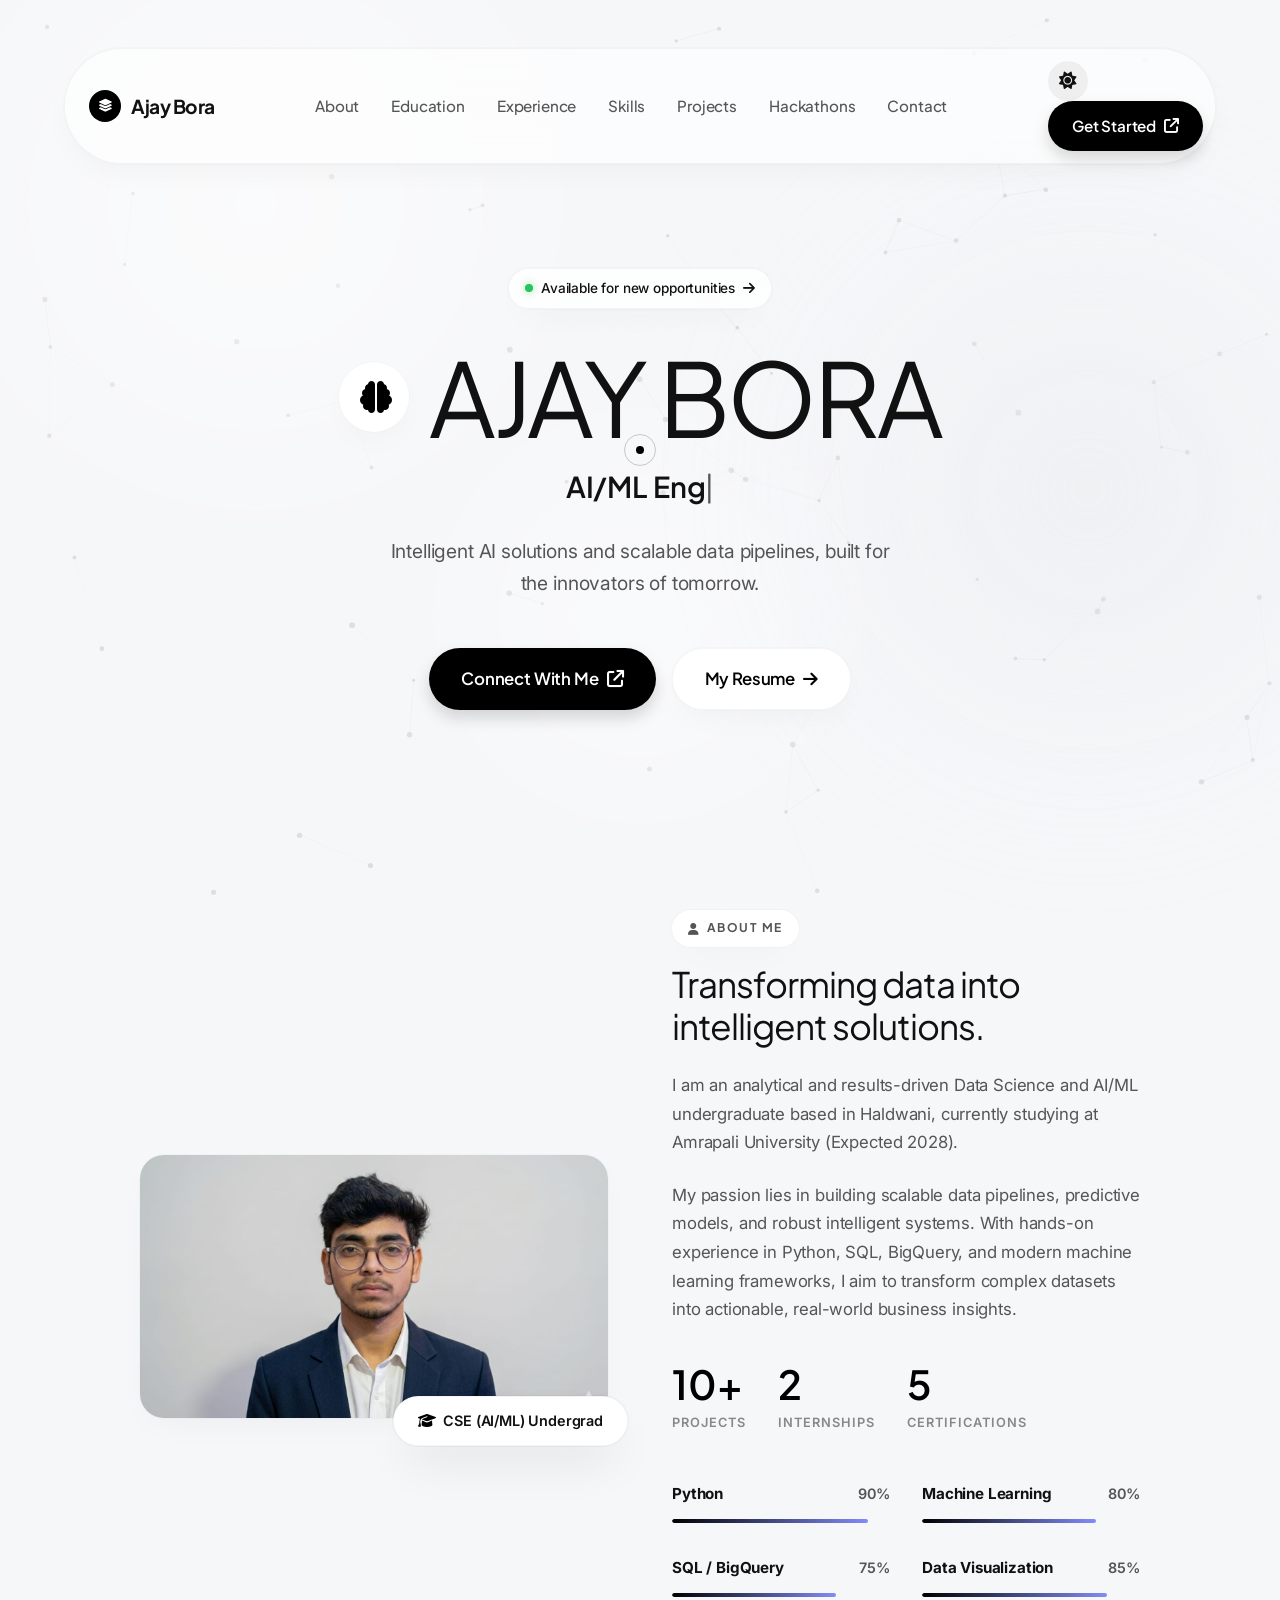
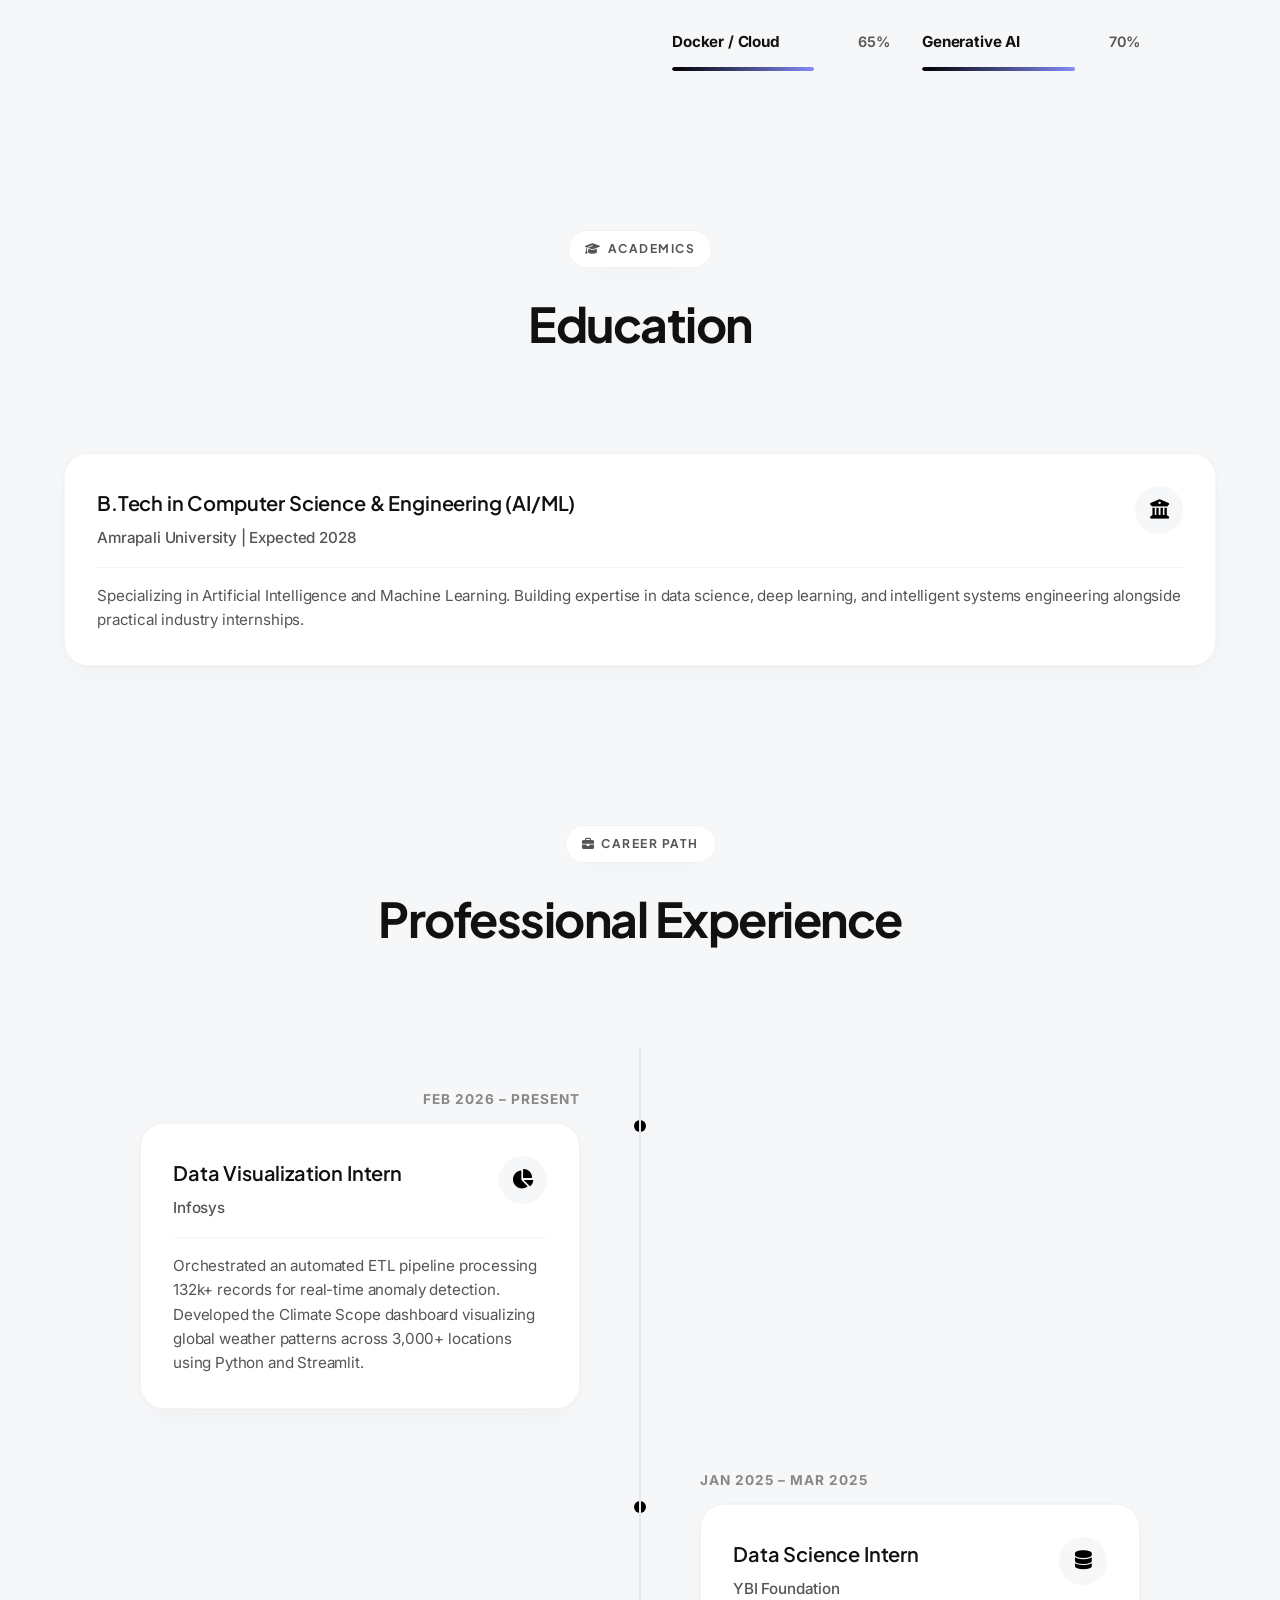
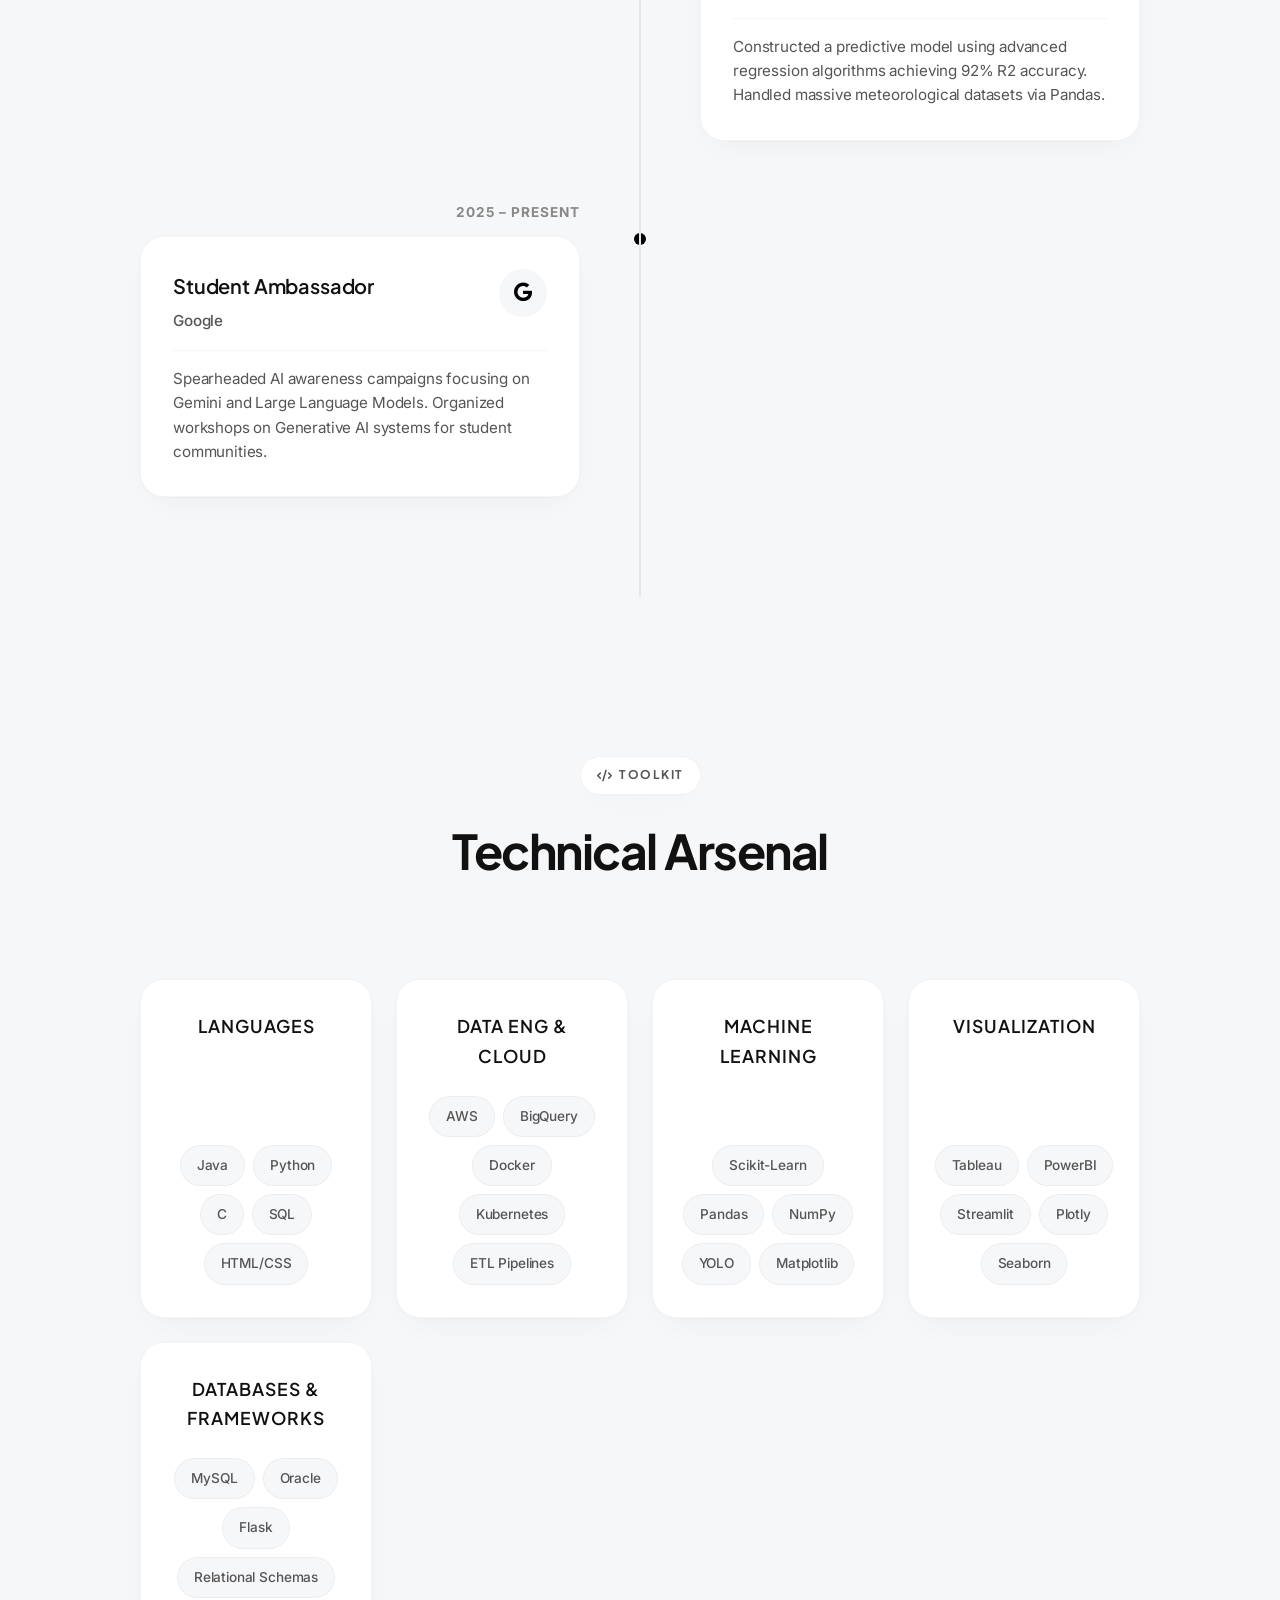
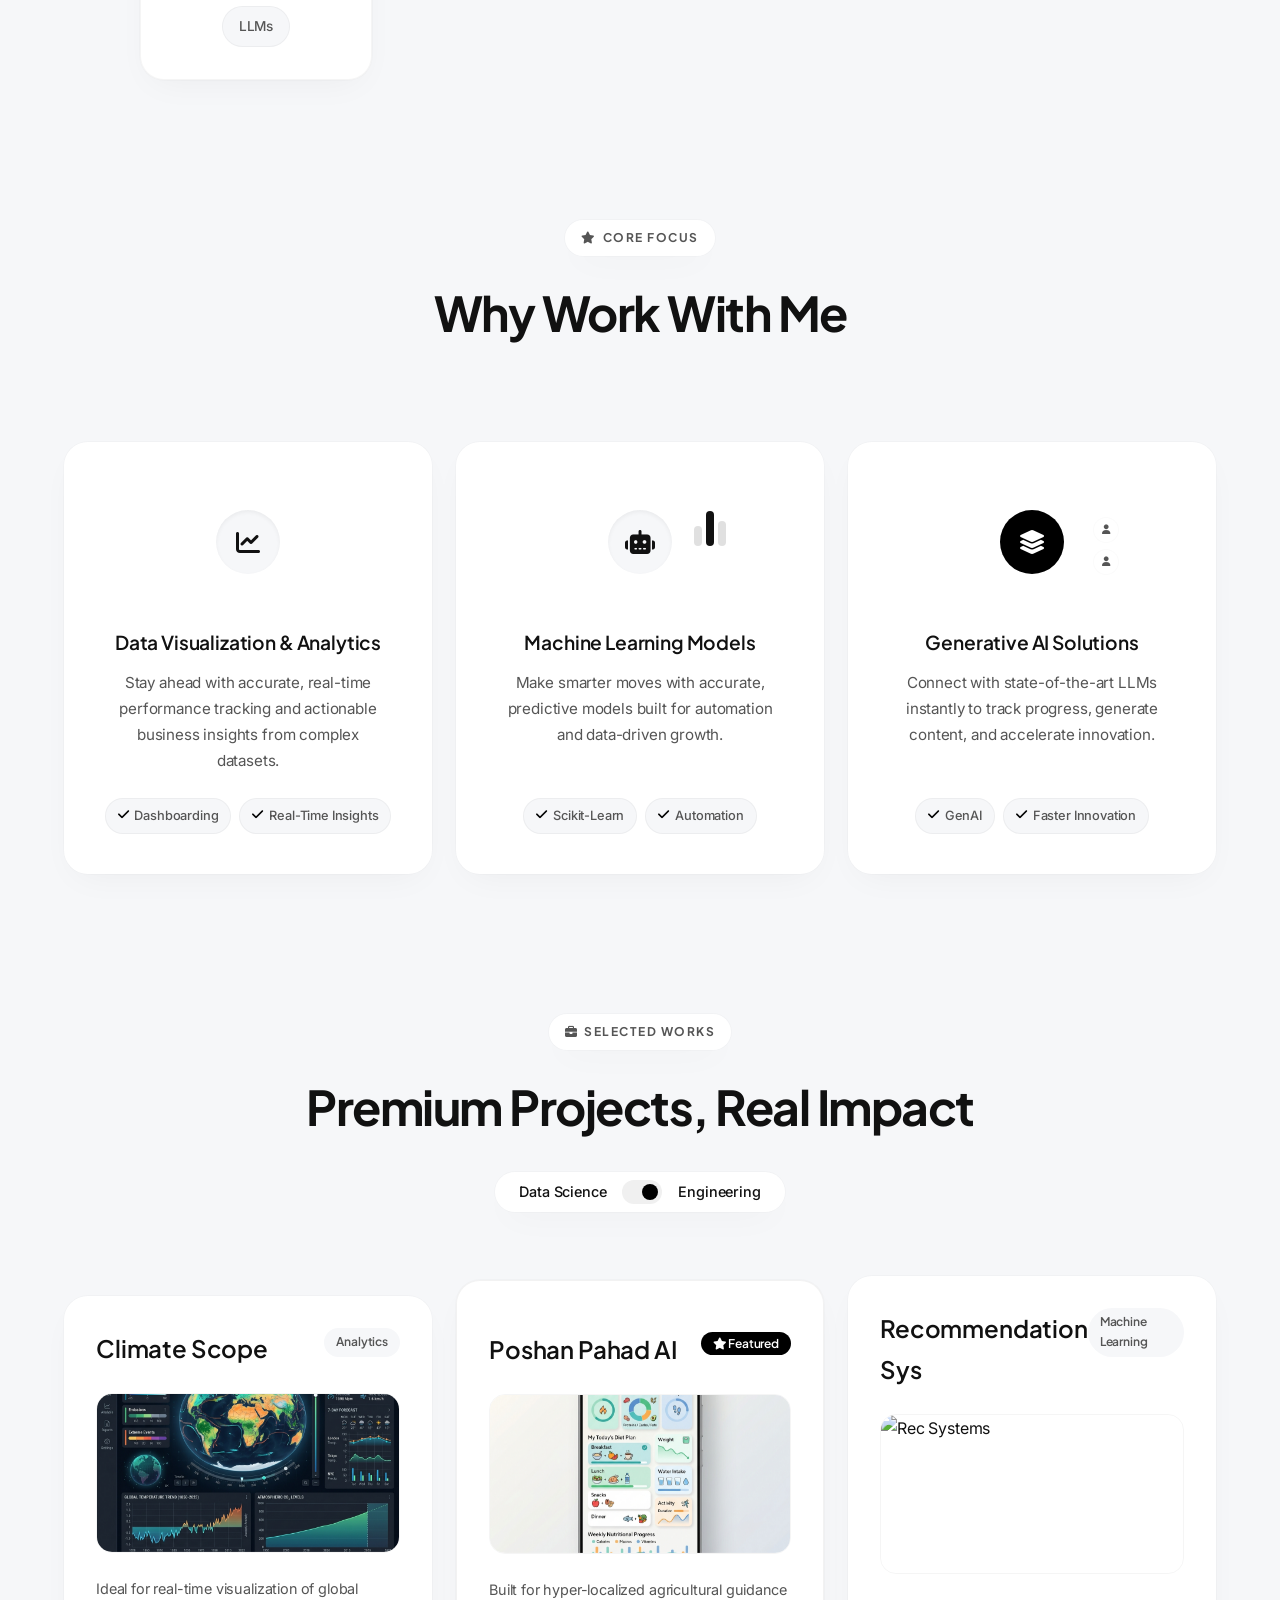
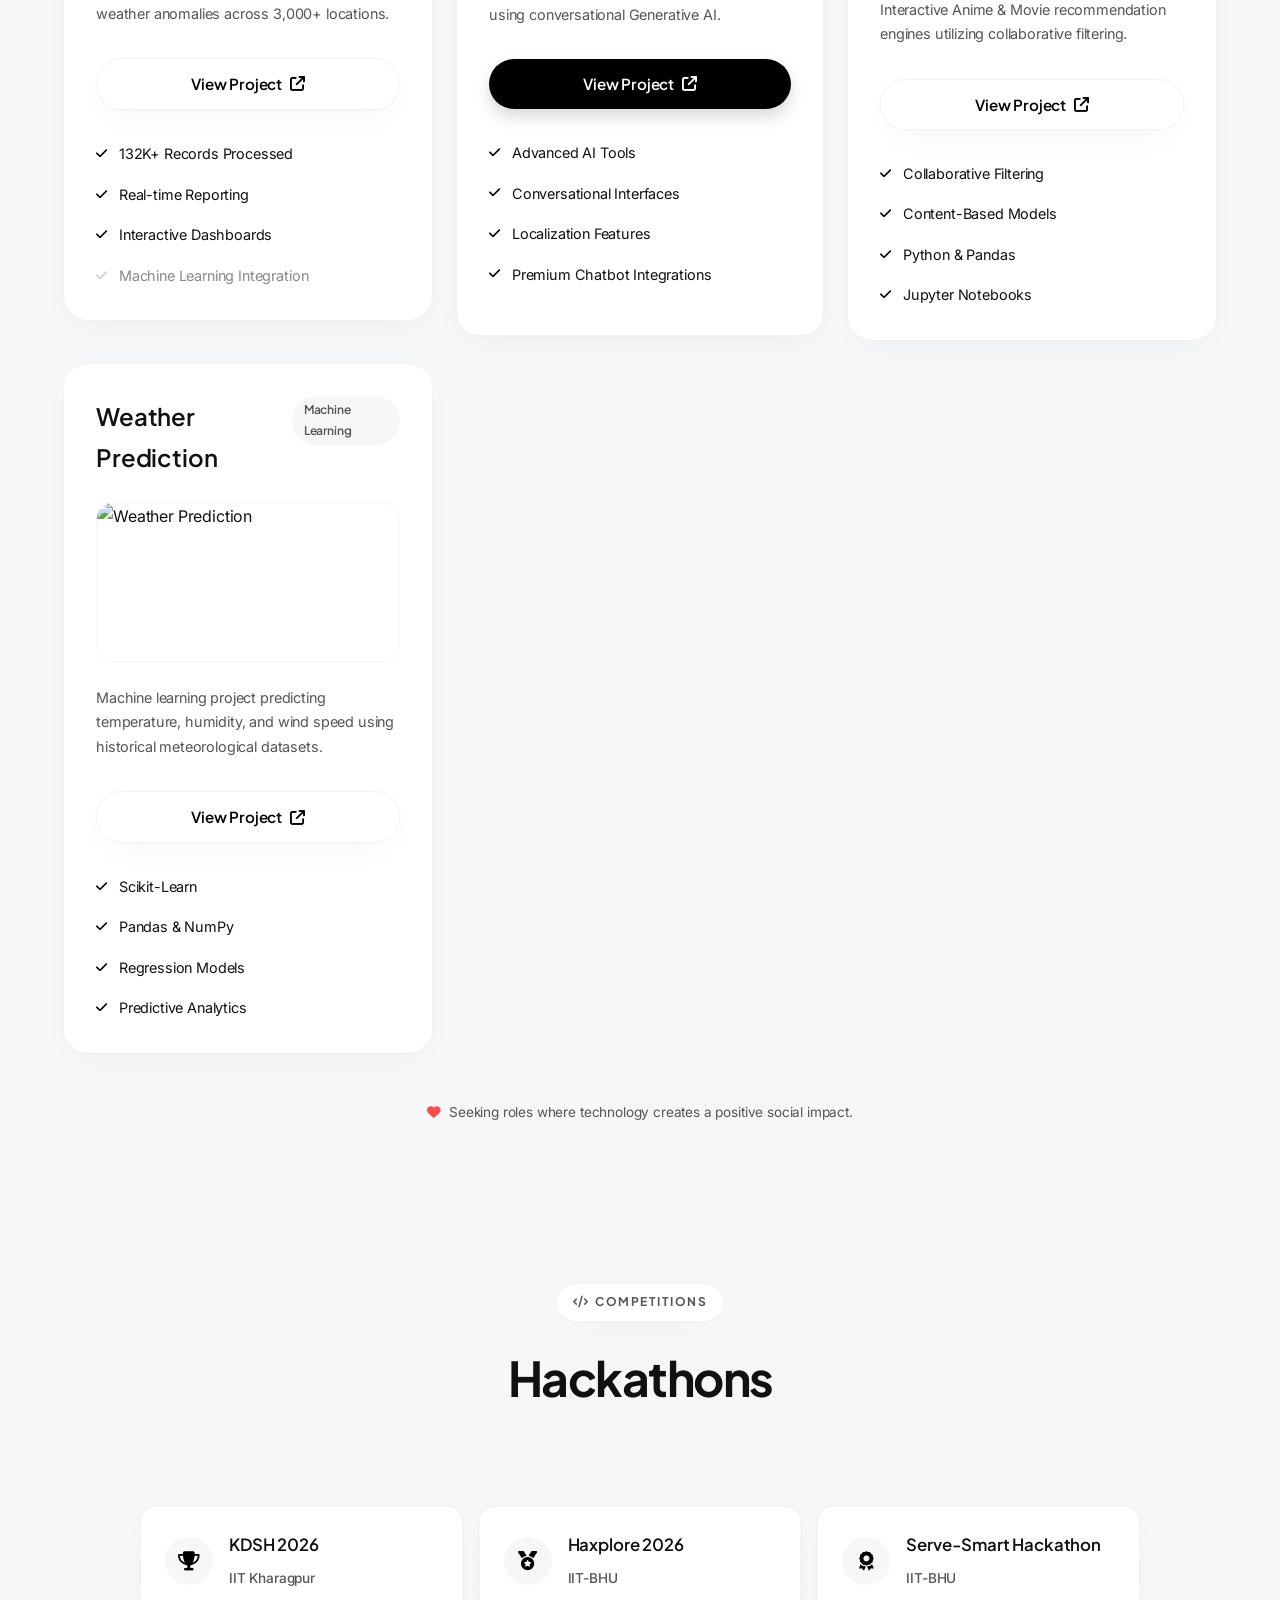
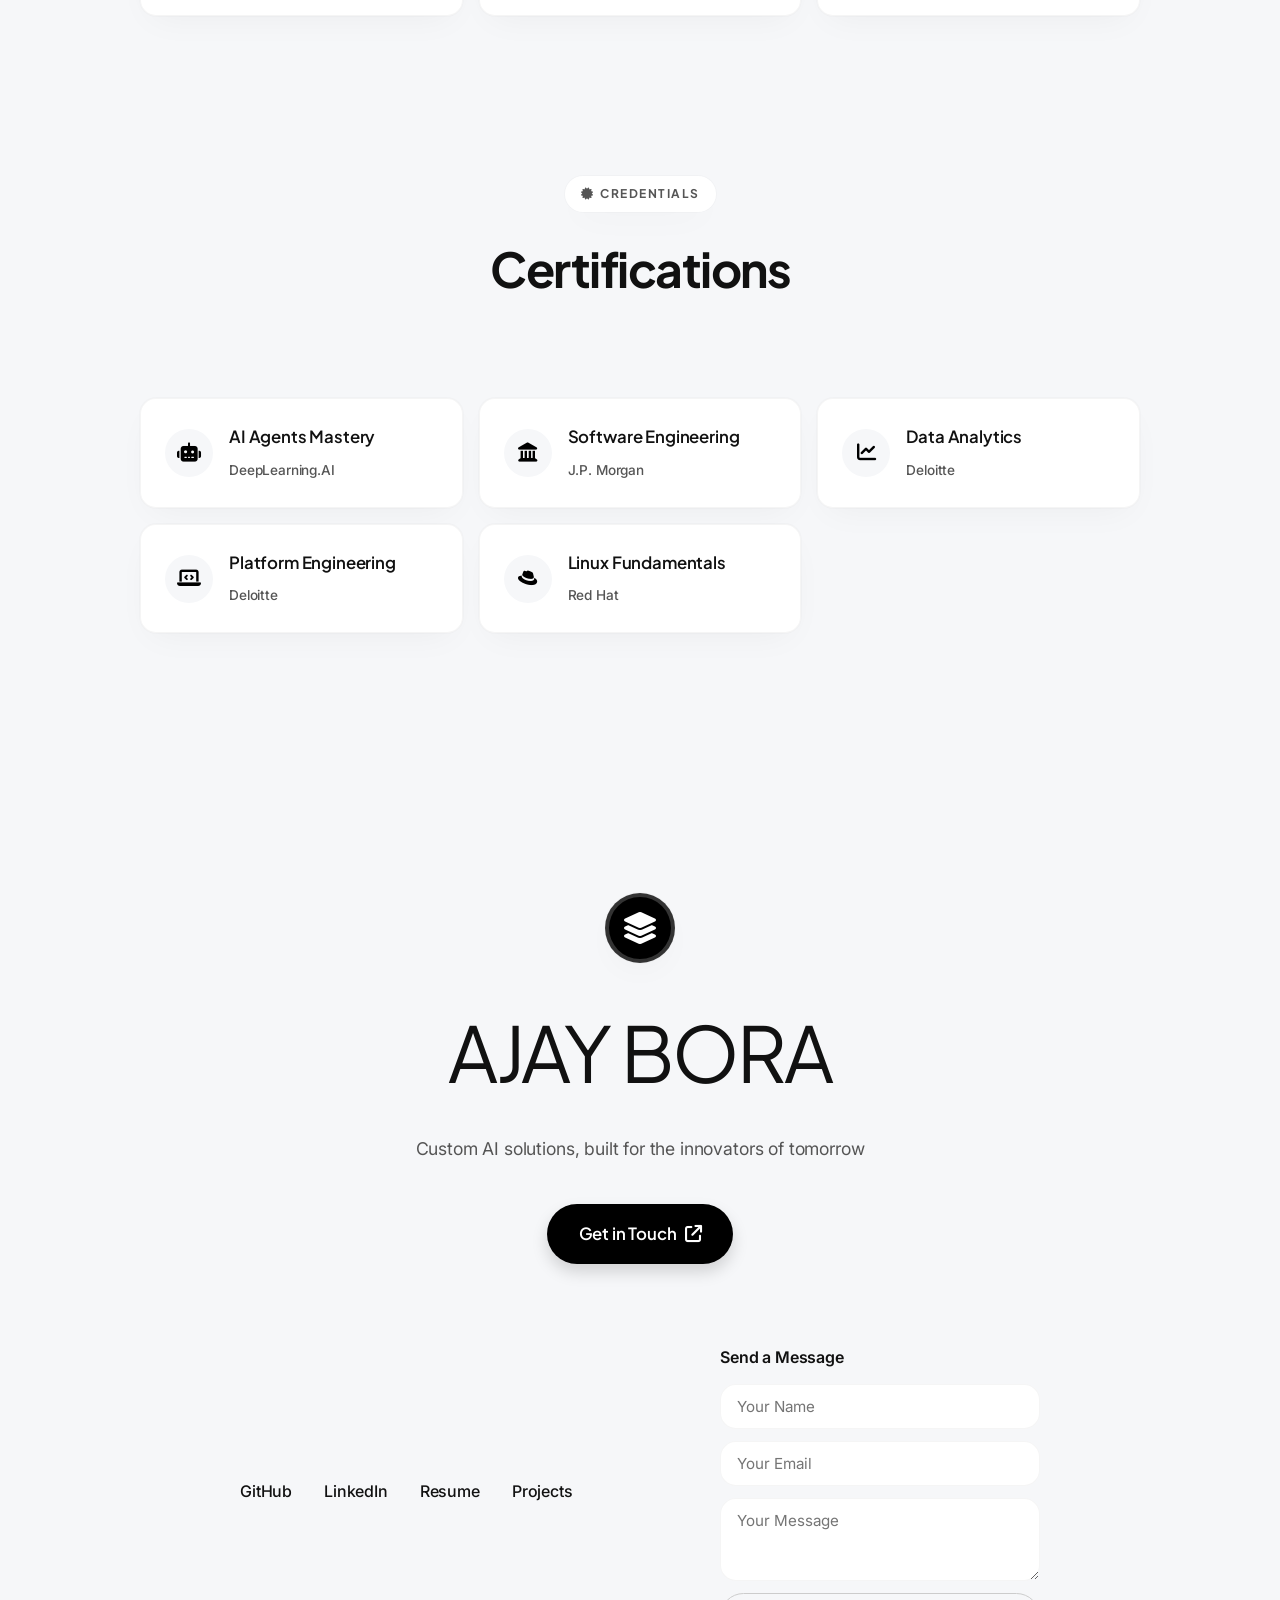
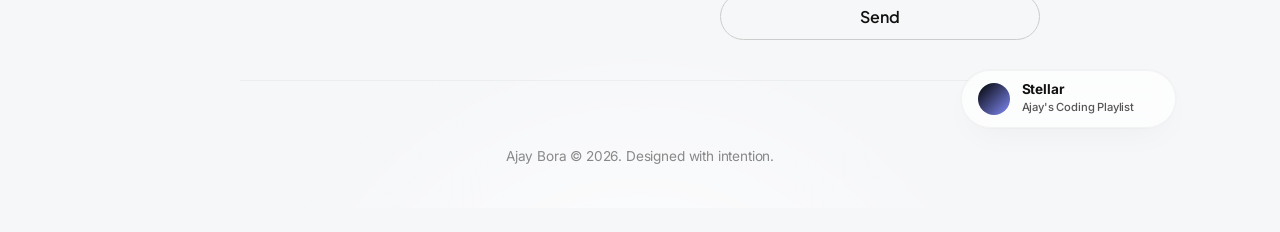
==== commit 23d75b50: "feat: add Now Playing music widget easter egg to footer with animated equalizer" ====
--- a/index.html
+++ b/index.html
@@ -764,7 +764,20 @@
                         </form>
                     </div>
                 </div>
-                
+
+                <a href="https://open.spotify.com/playlist/37i9dQZF1DX5trt9i14X7j" target="_blank" class="music-widget">
+                    <div class="music-art"></div>
+                    <div class="music-info">
+                        <span class="music-song">Stellar</span>
+                        <span class="music-artist">Ajay's Coding Playlist</span>
+                    </div>
+                    <div class="music-equalizer">
+                        <div class="eq-bar eq-bar-1"></div>
+                        <div class="eq-bar eq-bar-2"></div>
+                        <div class="eq-bar eq-bar-3"></div>
+                    </div>
+                </a>
+
                 <div class="footer-bottom">
                     <p>Ajay Bora &copy; 2026. Designed with intention.</p>
                 </div>
--- a/style.css
+++ b/style.css
@@ -432,4 +432,89 @@
     .project-card.popular { grid-column: span 1; }
     .footer-title { font-size: 3rem; }
     .contact-form-wrapper { margin-left: 0; max-width: 100%; margin-top: 24px; text-align: center; }
+}
+
+/* ── MUSIC WIDGET (EASTER EGG) ─────────────────────── */
+.music-widget {
+    position: absolute;
+    bottom: 40px;
+    right: 40px;
+    background: rgba(255, 255, 255, 0.7);
+    backdrop-filter: blur(12px);
+    -webkit-backdrop-filter: blur(12px);
+    border: var(--border-subtle);
+    border-radius: var(--radius-pill);
+    padding: 10px 16px;
+    display: flex;
+    align-items: center;
+    gap: 12px;
+    text-decoration: none;
+    transition: var(--transition);
+    box-shadow: var(--shadow-soft);
+    z-index: 10;
+}
+.music-widget:hover {
+    transform: translateY(-5px);
+    box-shadow: var(--shadow-hover);
+    background: rgba(255, 255, 255, 0.9);
+}
+[data-theme="dark"] .music-widget {
+    background: rgba(30, 41, 59, 0.7);
+}
+
+.music-art {
+    width: 32px;
+    height: 32px;
+    background: linear-gradient(135deg, #000, #818cf8);
+    border-radius: 50%;
+}
+
+.music-info {
+    display: flex;
+    flex-direction: column;
+    text-align: left;
+}
+.music-song {
+    font-size: 0.85rem;
+    font-weight: 700;
+    color: var(--text-primary);
+    line-height: 1.2;
+}
+.music-artist {
+    font-size: 0.7rem;
+    color: var(--text-secondary);
+    font-weight: 500;
+}
+
+.music-equalizer {
+    display: flex;
+    align-items: flex-end;
+    gap: 2px;
+    height: 14px;
+}
+.eq-bar {
+    width: 3px;
+    background: #000;
+    border-radius: 2px;
+    animation: eq-bounce 0.8s ease-in-out infinite alternate;
+}
+[data-theme="dark"] .eq-bar { background: #fff; }
+
+.eq-bar-1 { animation-delay: 0s; }
+.eq-bar-2 { animation-delay: 0.2s; }
+.eq-bar-3 { animation-delay: 0.4s; }
+
+@keyframes eq-bounce {
+    from { height: 4px; }
+    to { height: 14px; }
+}
+
+@media (max-width: 768px) {
+    .music-widget {
+        position: relative;
+        bottom: 0;
+        right: 0;
+        margin-top: 40px;
+        align-self: center;
+    }
 }
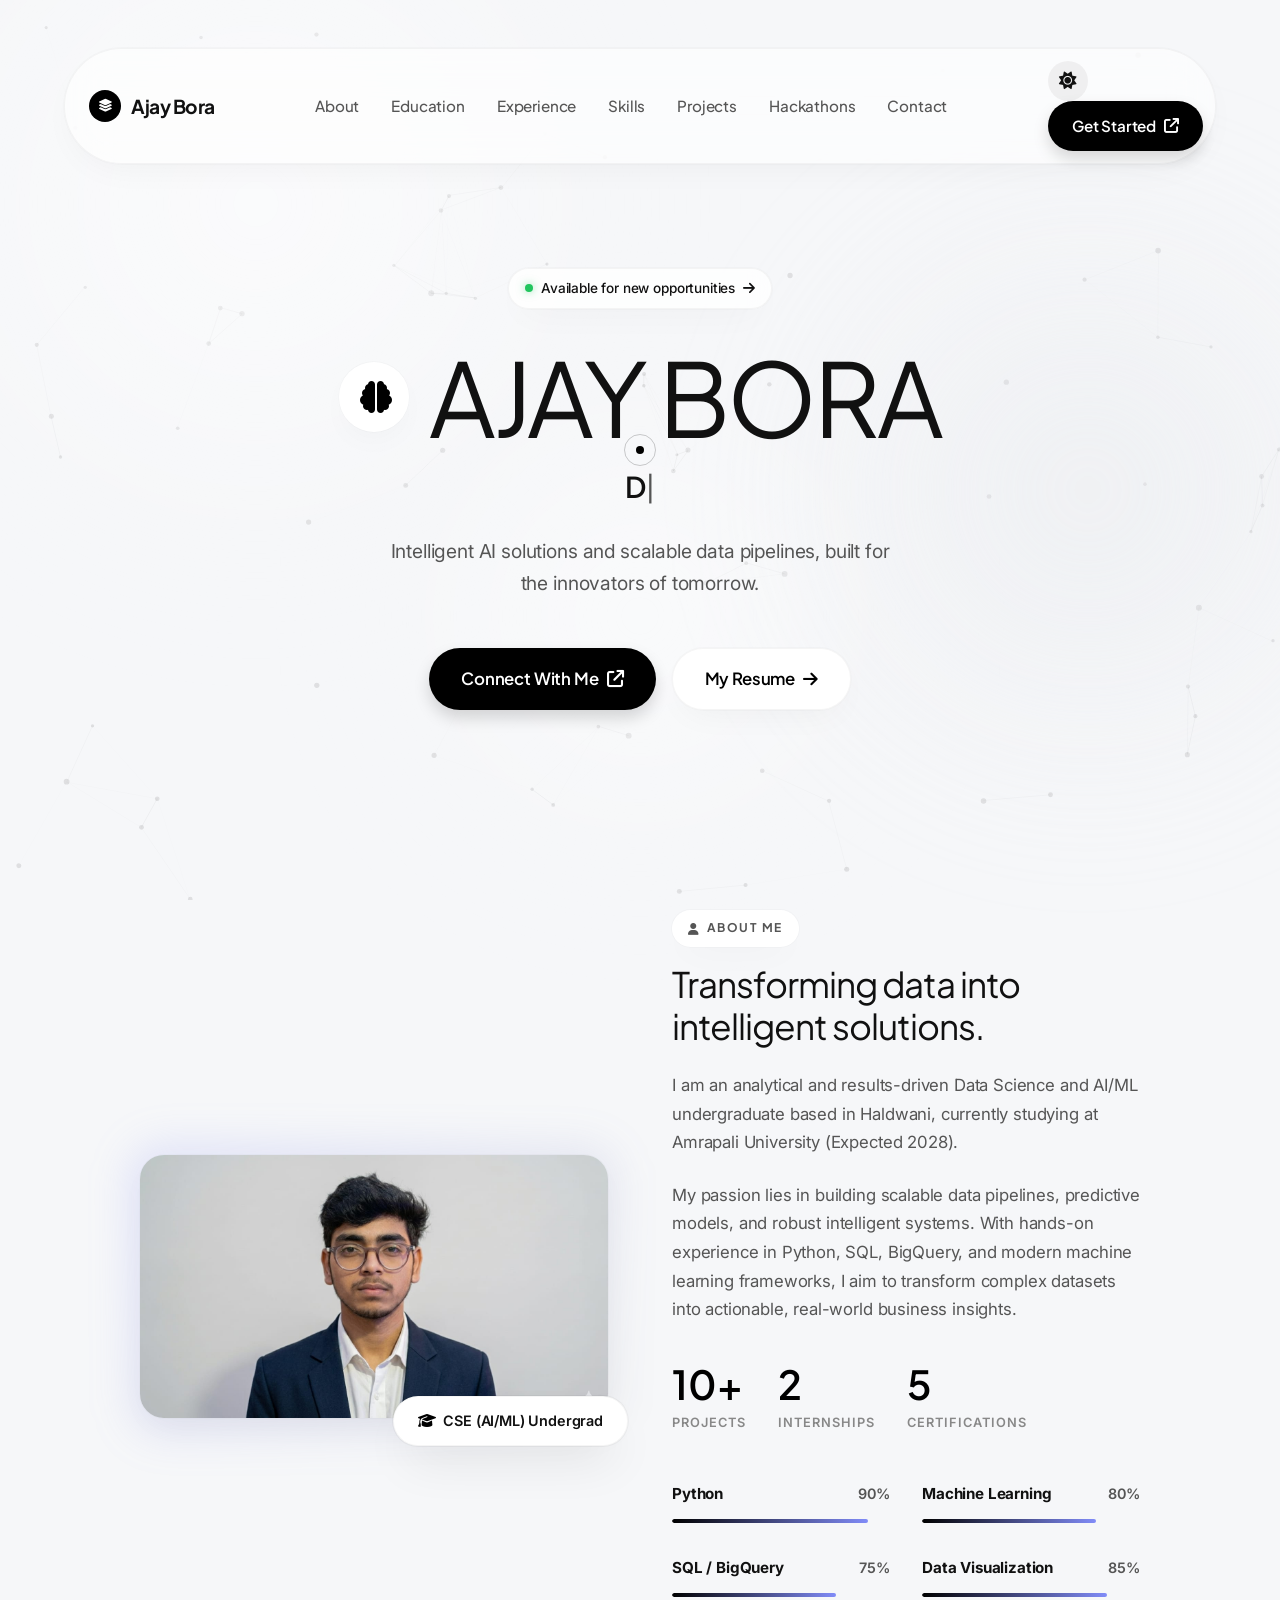
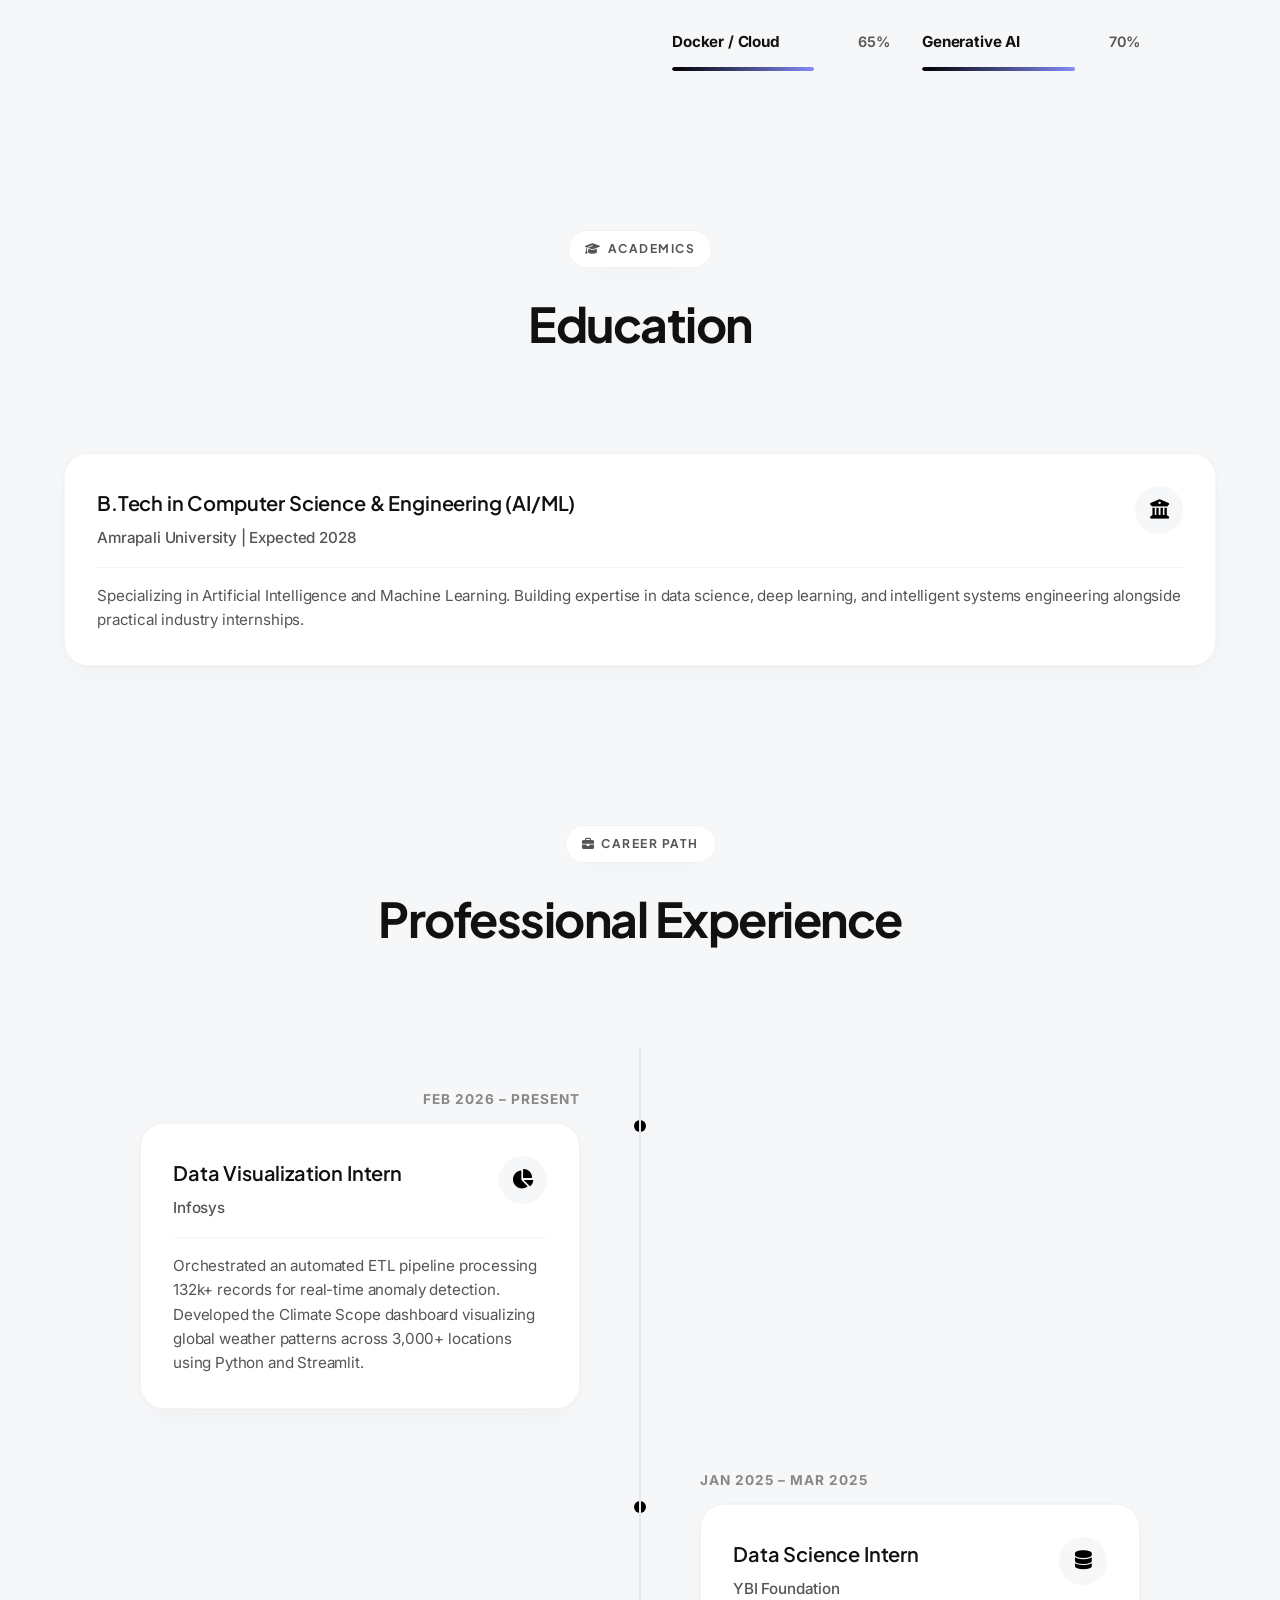
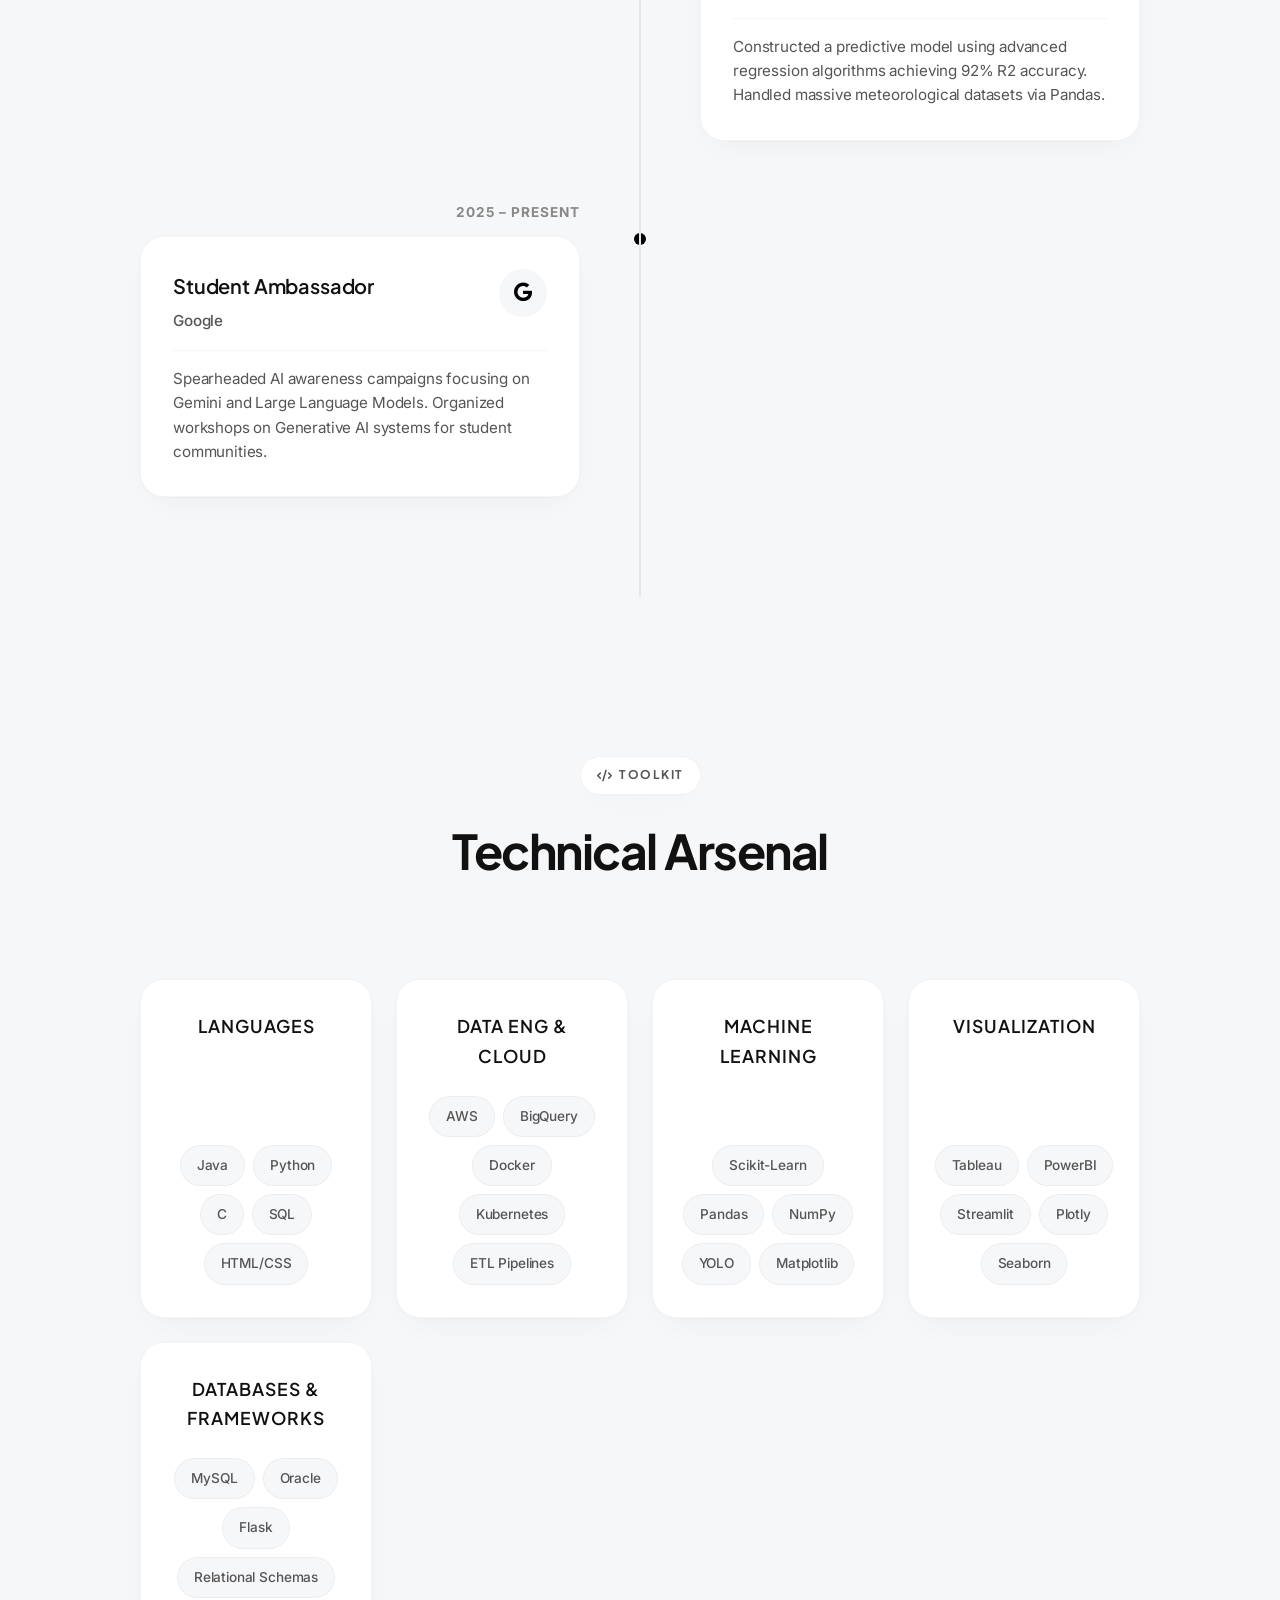
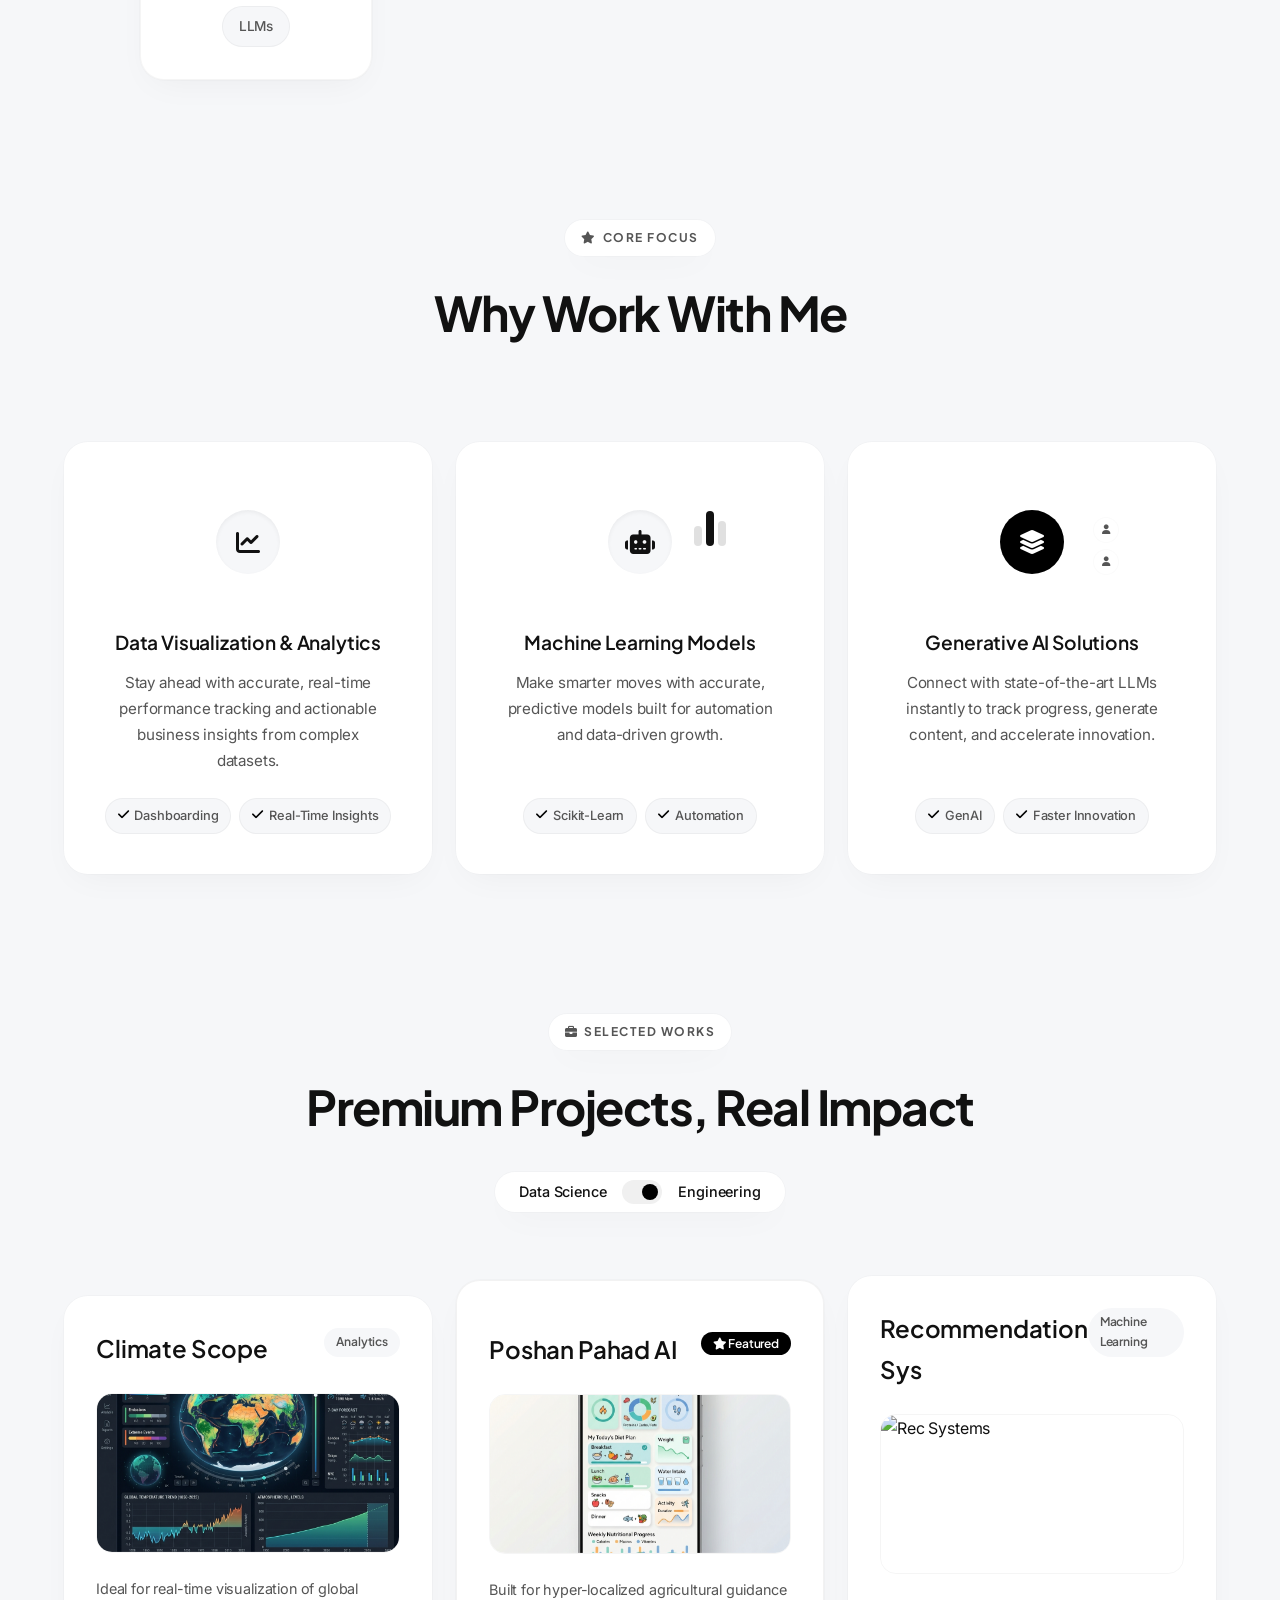
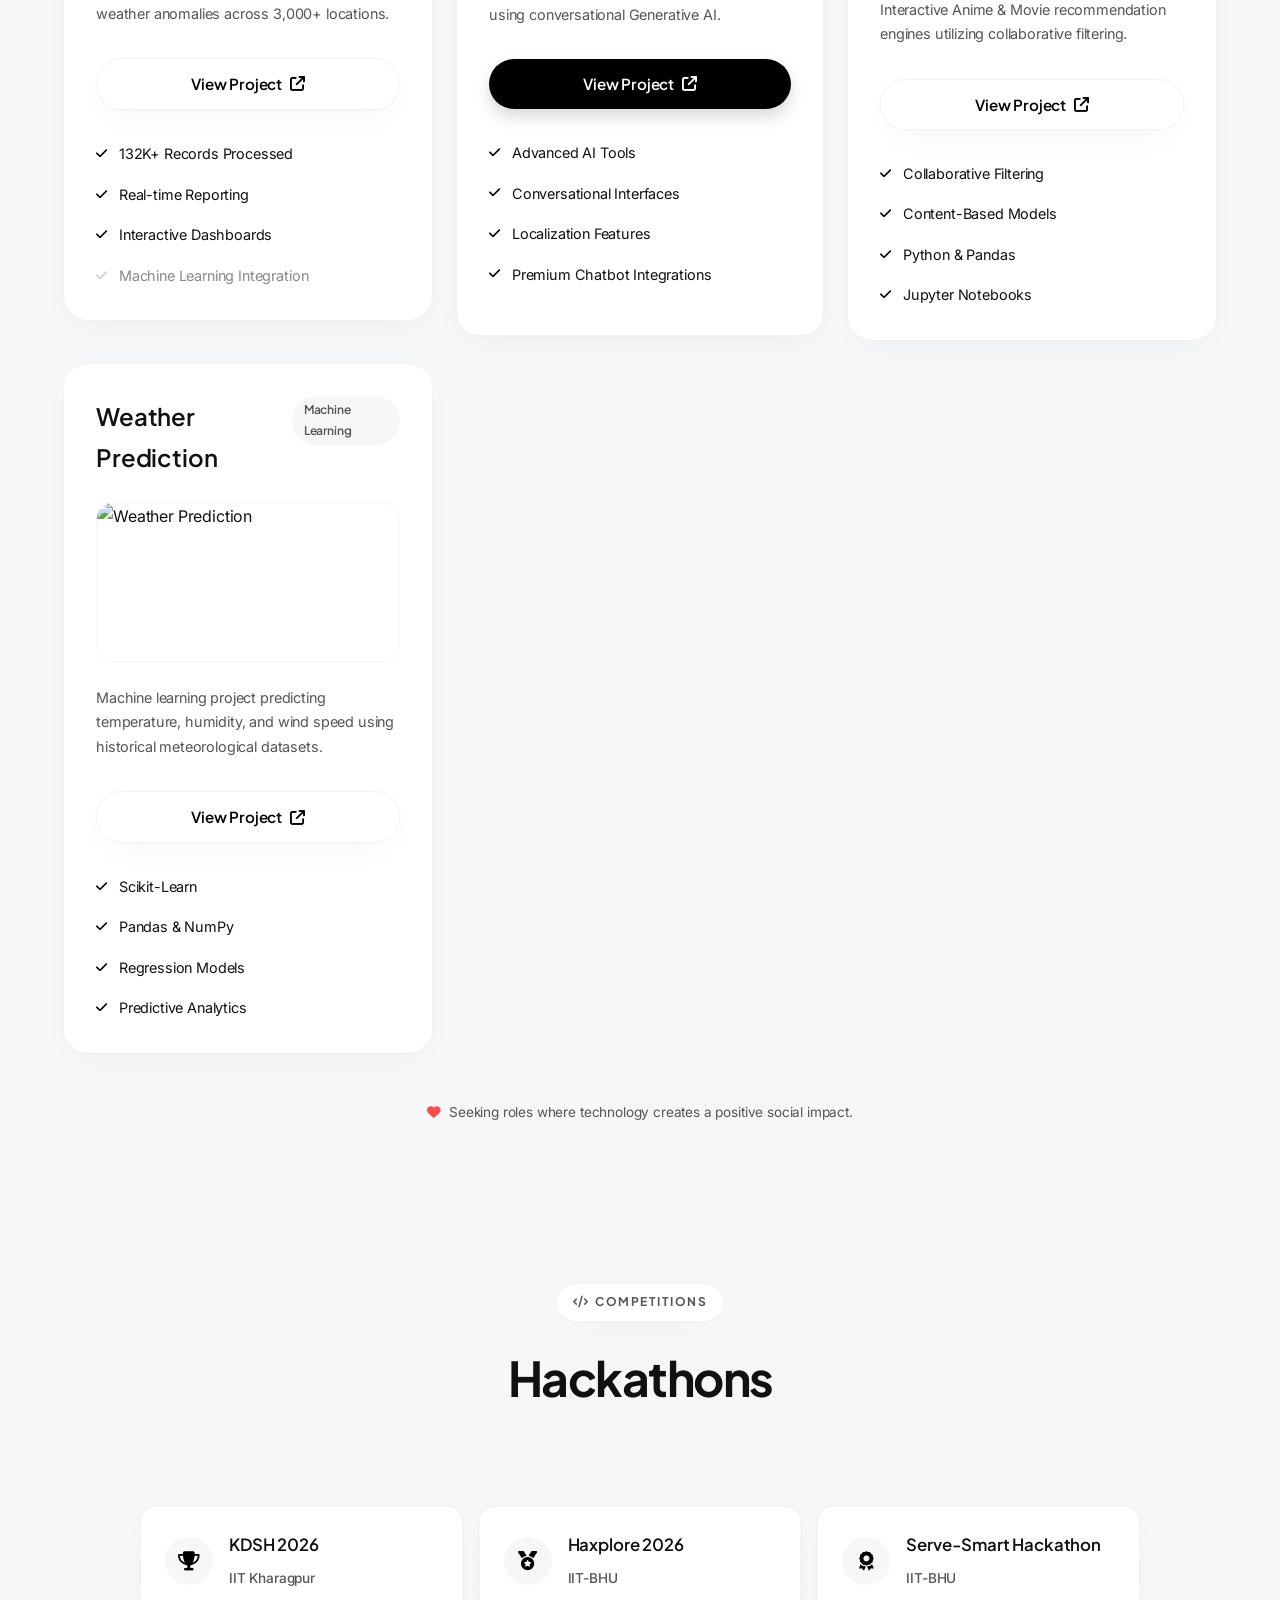
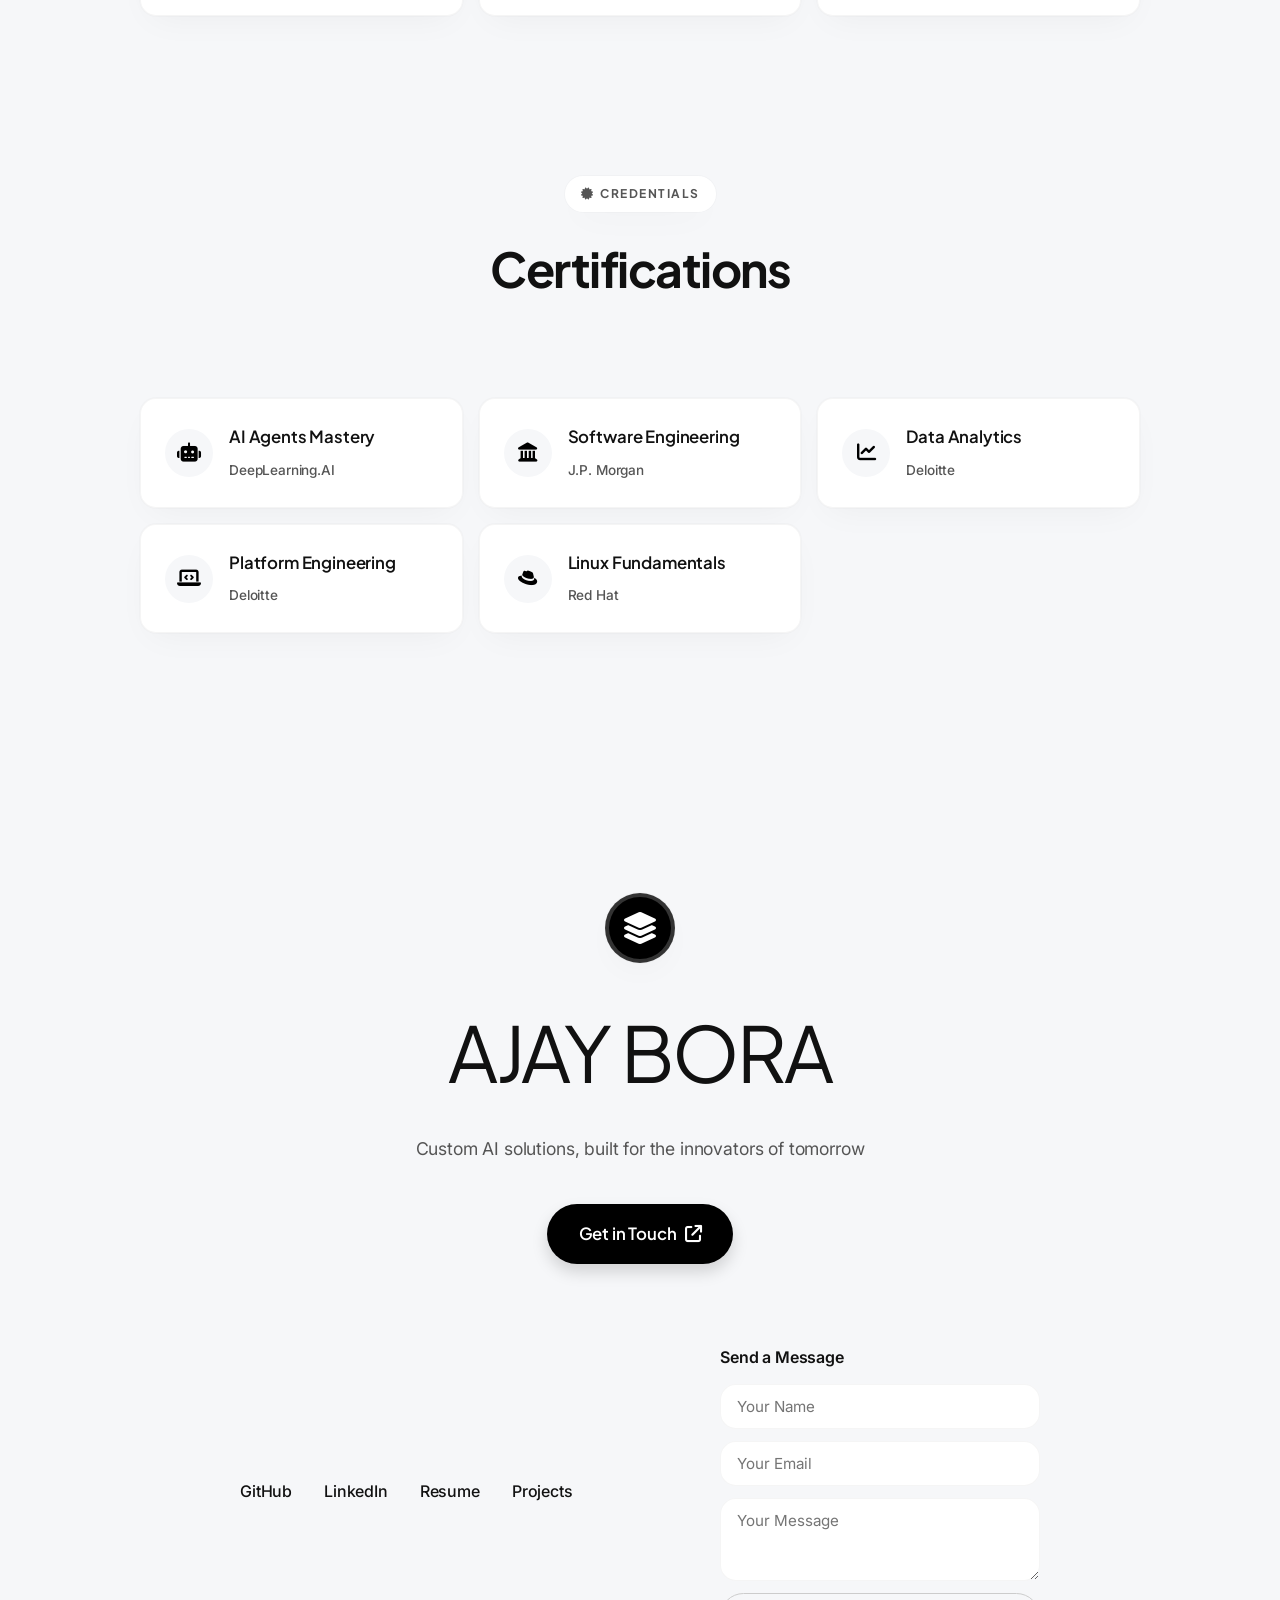
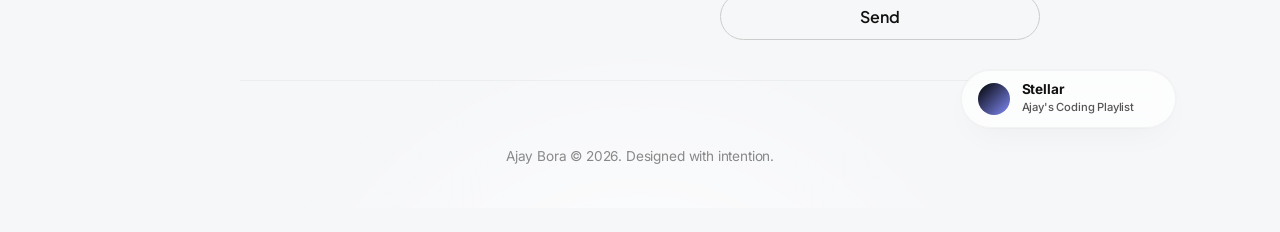
==== commit 7feafac9: "feat: add intelligent hover preview panels for project cards with auto-positioning" ====
--- a/index.html
+++ b/index.html
@@ -446,7 +446,10 @@
 
             <div class="projects-grid">
                 <!-- Project 1 -->
-                <div class="project-card reveal" data-category="data-science" style="animation-delay: 0.1s;">
+                <div class="project-card reveal" data-category="data-science" style="animation-delay: 0.1s;" 
+                     data-preview-tech="Python · Pandas · Streamlit · Plotly" 
+                     data-preview-impact="132K+ records · 3000+ locations" 
+                     data-preview-status="Live on GitHub">
                     <div class="project-header">
                         <h4>Climate Scope</h4>
                         <span class="project-tag">Analytics</span>
@@ -466,7 +469,10 @@
                 </div>
 
                 <!-- Project 2 (Popular) -->
-                <div class="project-card popular reveal" data-category="data-science" style="animation-delay: 0.2s;">
+                <div class="project-card popular reveal" data-category="data-science" style="animation-delay: 0.2s;"
+                     data-preview-tech="GenAI · Docker · NLP · Flask" 
+                     data-preview-impact="Hyper-localized agricultural AI" 
+                     data-preview-status="Featured Project">
                     <div class="project-header">
                         <h4>Poshan Pahad AI</h4>
                         <div class="tags-group">
@@ -488,7 +494,10 @@
                 </div>
 
                 <!-- Project 3 -->
-                <div class="project-card reveal" data-category="engineering" style="animation-delay: 0.3s;">
+                <div class="project-card reveal" data-category="engineering" style="animation-delay: 0.3s;"
+                     data-preview-tech="Node.js · MySQL · Python · REST API" 
+                     data-preview-impact="Full OLTP database schema" 
+                     data-preview-status="Live on GitHub">
                     <div class="project-header">
                         <h4>Library System</h4>
                         <span class="project-tag">Full Stack</span>
@@ -508,7 +517,10 @@
                 </div>
 
                 <!-- Project 4 -->
-                <div class="project-card reveal" data-category="engineering" style="animation-delay: 0.1s;">
+                <div class="project-card reveal" data-category="engineering" style="animation-delay: 0.1s;"
+                     data-preview-tech="Python · Gemini API · Pyttsx3" 
+                     data-preview-impact="Automated system tasks & AI chat" 
+                     data-preview-status="Personal Assistant">
                     <div class="project-header">
                         <h4>Voice Assistant</h4>
                         <span class="project-tag">AI/Python</span>
@@ -528,7 +540,10 @@
                 </div>
 
                 <!-- Project 5 -->
-                <div class="project-card reveal" data-category="engineering" style="animation-delay: 0.2s;">
+                <div class="project-card reveal" data-category="engineering" style="animation-delay: 0.2s;"
+                     data-preview-tech="React · Firebase · Google Maps API" 
+                     data-preview-impact="Smart volunteer matching logic" 
+                     data-preview-status="Hackathon Entry">
                     <div class="project-header">
                         <h4>VoiceAid</h4>
                         <span class="project-tag">Hackathon</span>
@@ -548,7 +563,10 @@
                 </div>
 
                 <!-- Project 6 -->
-                <div class="project-card reveal" data-category="data-science" style="animation-delay: 0.3s;">
+                <div class="project-card reveal" data-category="data-science" style="animation-delay: 0.3s;"
+                     data-preview-tech="Python · Scikit-Learn · Pandas" 
+                     data-preview-impact="Collaborative filtering algorithms" 
+                     data-preview-status="Live on GitHub">
                     <div class="project-header">
                         <h4>Recommendation Sys</h4>
                         <span class="project-tag">Machine Learning</span>
@@ -568,7 +586,10 @@
                 </div>
 
                 <!-- Project 7 -->
-                <div class="project-card reveal" data-category="data-science" style="animation-delay: 0.1s;">
+                <div class="project-card reveal" data-category="data-science" style="animation-delay: 0.1s;"
+                     data-preview-tech="Python · XGBoost · Matplotlib" 
+                     data-preview-impact="92% accuracy on weather data" 
+                     data-preview-status="Live on GitHub">
                     <div class="project-header">
                         <h4>Weather Prediction</h4>
                         <span class="project-tag">Machine Learning</span>
@@ -588,7 +609,10 @@
                 </div>
 
                 <!-- Project 8 -->
-                <div class="project-card reveal" data-category="engineering" style="animation-delay: 0.2s;">
+                <div class="project-card reveal" data-category="engineering" style="animation-delay: 0.2s;"
+                     data-preview-tech="Python · Flask · SQLite · Auth" 
+                     data-preview-impact="Full-stack task management sys" 
+                     data-preview-status="Live on GitHub">
                     <div class="project-header">
                         <h4>Flask To-Do App</h4>
                         <span class="project-tag">Full Stack</span>
@@ -608,7 +632,10 @@
                 </div>
 
                 <!-- Project 9 -->
-                <div class="project-card reveal" data-category="engineering" style="animation-delay: 0.3s;">
+                <div class="project-card reveal" data-category="engineering" style="animation-delay: 0.3s;"
+                     data-preview-tech="HTML5 · CSS3 · Vanilla JS" 
+                     data-preview-impact="Modern UI with 3D tilt & dark mode" 
+                     data-preview-status="Live on GitHub">
                     <div class="project-header">
                         <h4>Portfolio Website</h4>
                         <span class="project-tag">Frontend UI</span>
@@ -790,6 +817,8 @@
         <i class="fas fa-arrow-up"></i>
     </button>
 
+    <div id="project-preview-panel"></div>
+
     <script src="script.js?v=2.0"></script>
 </body>
 </html>
--- a/style.css
+++ b/style.css
@@ -175,8 +175,47 @@
 /* ── ABOUT ME SECTION ──────────────────────────────── */
 .about-section { padding: 80px 0; }
 .about-grid { display: grid; grid-template-columns: 1fr 1fr; gap: 64px; align-items: center; max-width: 1000px; margin: 0 auto; }
-.about-image-wrapper { position: relative; }
-.about-image { width: 100%; border-radius: var(--radius-lg); box-shadow: var(--shadow-soft); object-fit: cover; }
+.about-image-wrapper { 
+    position: relative; 
+    z-index: 1;
+    perspective: 1000px;
+    animation: floating-portrait 6s ease-in-out infinite;
+}
+
+/* Pulsing Aura Glow behind the image */
+.about-image-wrapper::before {
+    content: '';
+    position: absolute;
+    top: -10px; left: -10px; right: -10px; bottom: -10px;
+    background: linear-gradient(135deg, rgba(129, 140, 248, 0.2), rgba(0, 0, 0, 0.05));
+    border-radius: calc(var(--radius-lg) + 10px);
+    z-index: -1;
+    filter: blur(20px);
+    animation: aura-pulse 4s ease-in-out infinite alternate;
+}
+
+.about-image { 
+    width: 100%; 
+    border-radius: var(--radius-lg); 
+    box-shadow: var(--shadow-soft); 
+    object-fit: cover; 
+    transition: transform 0.6s cubic-bezier(0.16, 1, 0.3, 1), box-shadow 0.4s;
+    cursor: crosshair;
+}
+
+.about-image:hover {
+    box-shadow: var(--shadow-hover);
+}
+
+@keyframes floating-portrait {
+    0%, 100% { transform: translateY(0) rotate(0deg); }
+    50% { transform: translateY(-15px) rotate(1deg); }
+}
+
+@keyframes aura-pulse {
+    from { opacity: 0.5; transform: scale(0.98); }
+    to { opacity: 0.8; transform: scale(1.02); }
+}
 .floating-badge { position: absolute; bottom: -20px; right: -20px; background: #fff; padding: 12px 24px; border-radius: var(--radius-pill); box-shadow: var(--shadow-hover); font-weight: 600; font-size: 0.9rem; display: flex; align-items: center; gap: 8px; border: var(--border-subtle); z-index: 2; }
 .floating-badge i { color: #000; }
 
@@ -517,4 +556,43 @@
         margin-top: 40px;
         align-self: center;
     }
+}
+
+/* ── PROJECT PREVIEW PANEL ─────────────────────────── */
+#project-preview-panel {
+    position: fixed;
+    width: 280px;
+    background: rgba(255, 255, 255, 0.8);
+    backdrop-filter: blur(12px);
+    -webkit-backdrop-filter: blur(12px);
+    border: 1px solid rgba(0, 0, 0, 0.08);
+    border-radius: 20px;
+    padding: 24px;
+    box-shadow: 0 20px 40px rgba(0, 0, 0, 0.12);
+    z-index: 1000;
+    pointer-events: none;
+    opacity: 0;
+    transform: scale(0.95);
+    transition: opacity 0.25s ease, transform 0.25s cubic-bezier(0.16, 1, 0.3, 1);
+    display: flex;
+    flex-direction: column;
+    gap: 16px;
+}
+[data-theme="dark"] #project-preview-panel {
+    background: rgba(30, 41, 59, 0.8);
+    border-color: rgba(255, 255, 255, 0.08);
+}
+
+.preview-title { font-size: 0.7rem; font-weight: 700; color: var(--text-muted); text-transform: uppercase; letter-spacing: 1px; margin-bottom: 4px; }
+.preview-tech-group { display: flex; flex-wrap: wrap; gap: 6px; }
+.preview-tech-pill { background: rgba(0,0,0,0.05); padding: 4px 10px; border-radius: 6px; font-size: 0.72rem; font-weight: 600; color: var(--text-secondary); }
+[data-theme="dark"] .preview-tech-pill { background: rgba(255,255,255,0.05); }
+
+.preview-impact { font-size: 0.9rem; color: var(--text-primary); font-weight: 600; line-height: 1.4; margin-bottom: 4px; }
+.preview-status { display: flex; align-items: center; gap: 8px; font-size: 0.8rem; font-weight: 600; color: var(--text-secondary); }
+.preview-status i { color: #22c55e; font-size: 0.5rem; }
+
+#project-preview-panel.visible {
+    opacity: 1;
+    transform: scale(1);
 }
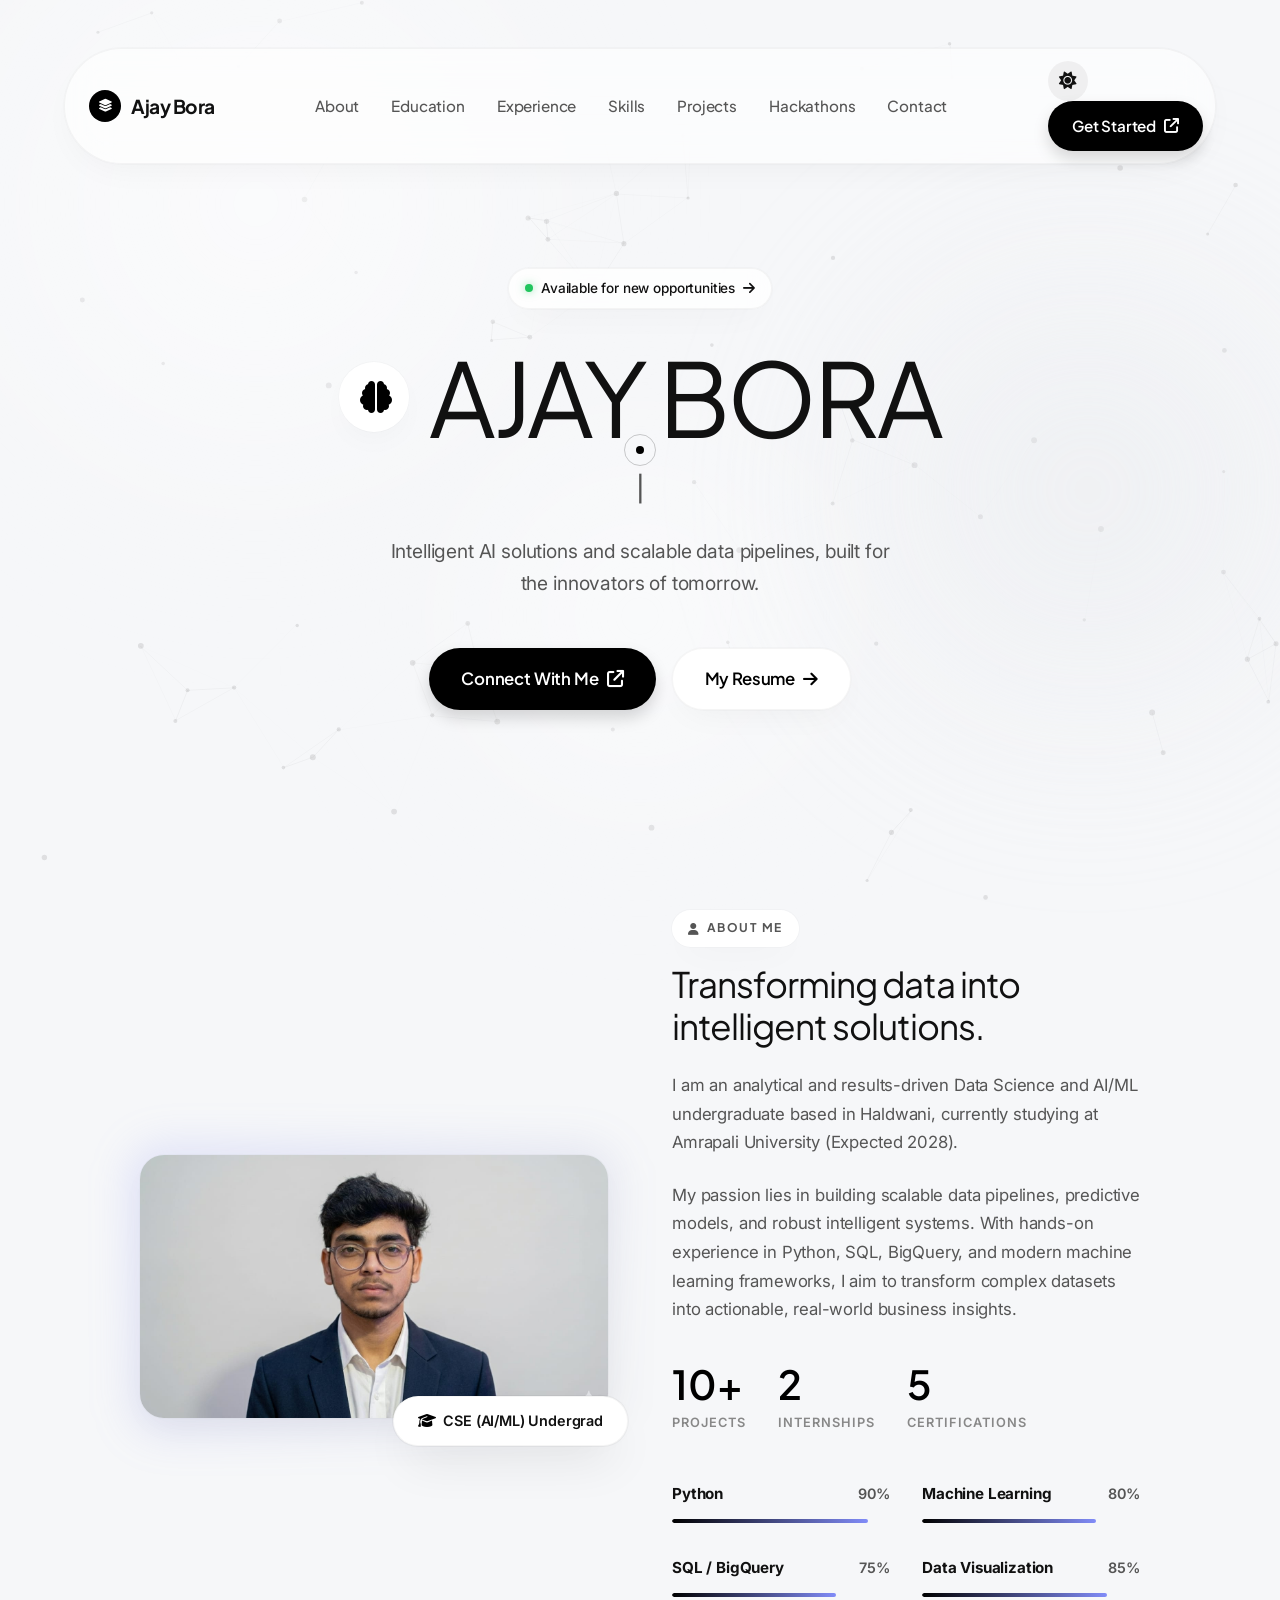
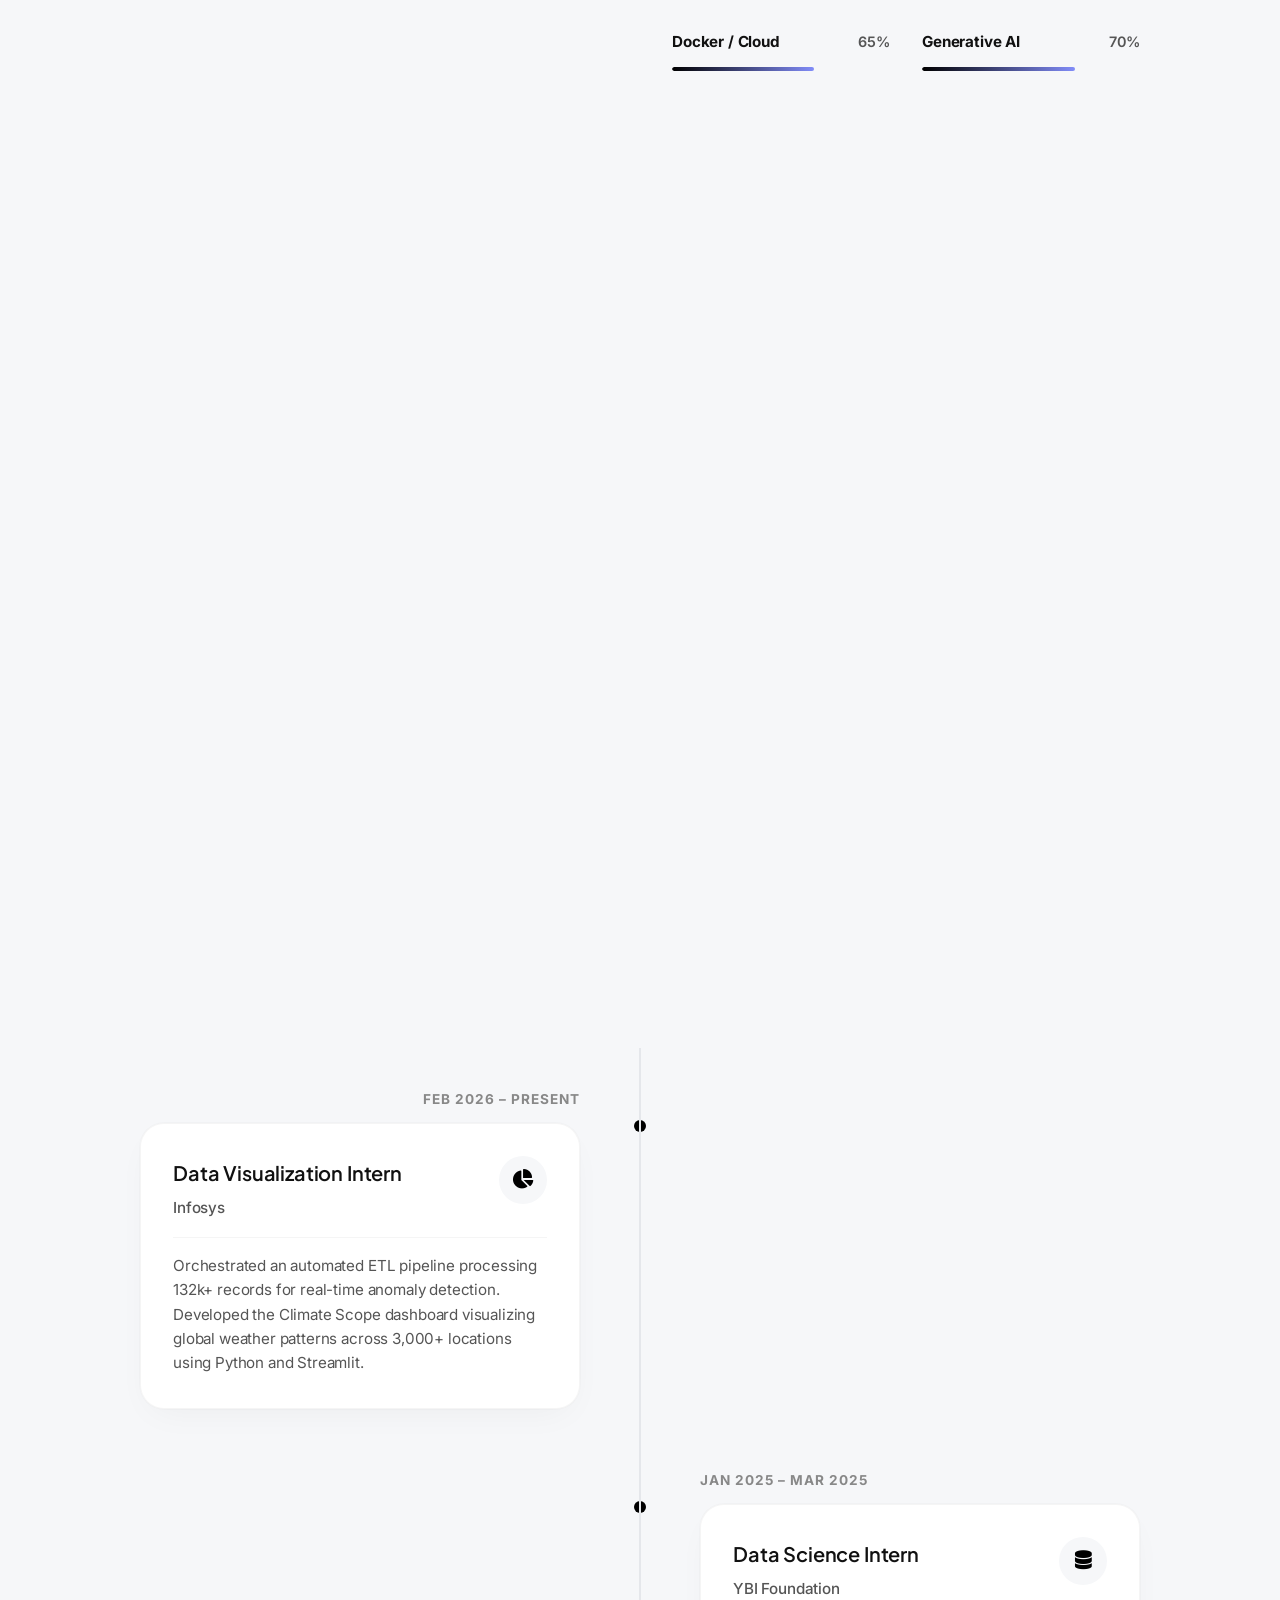
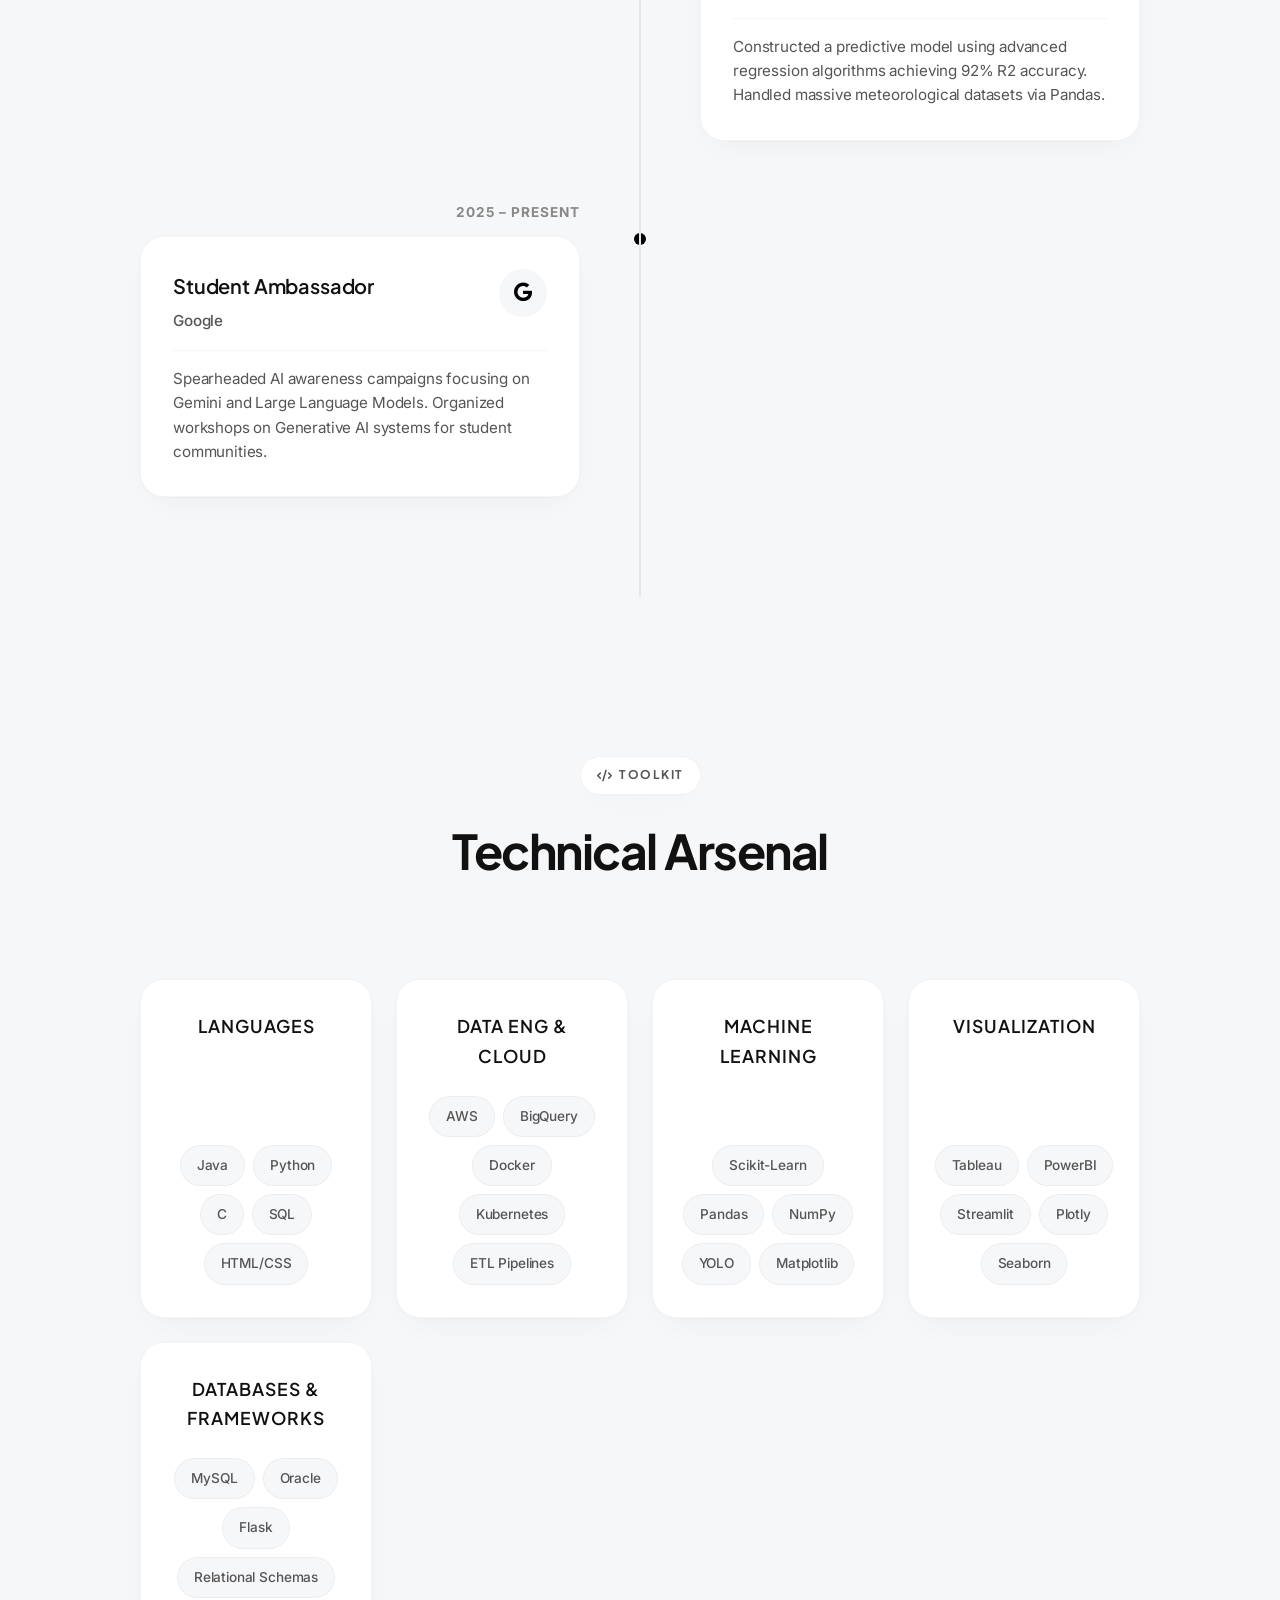
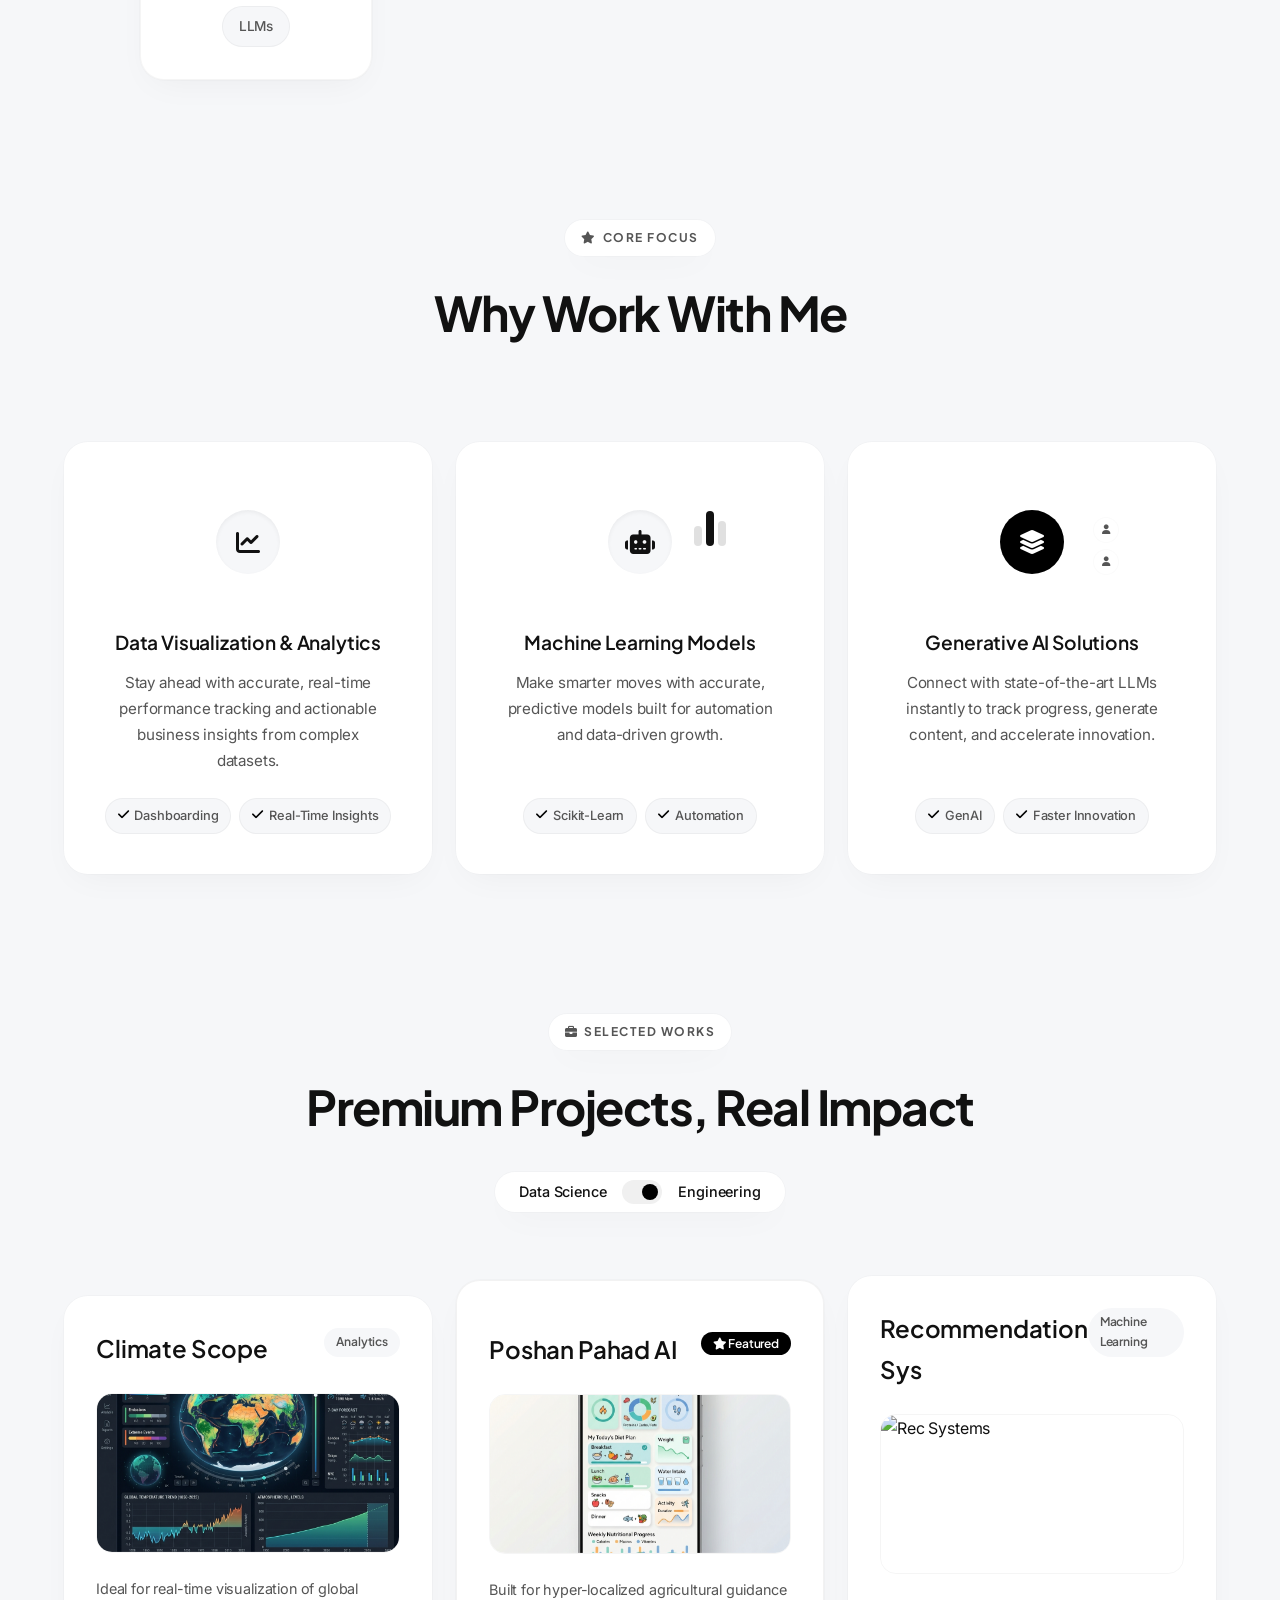
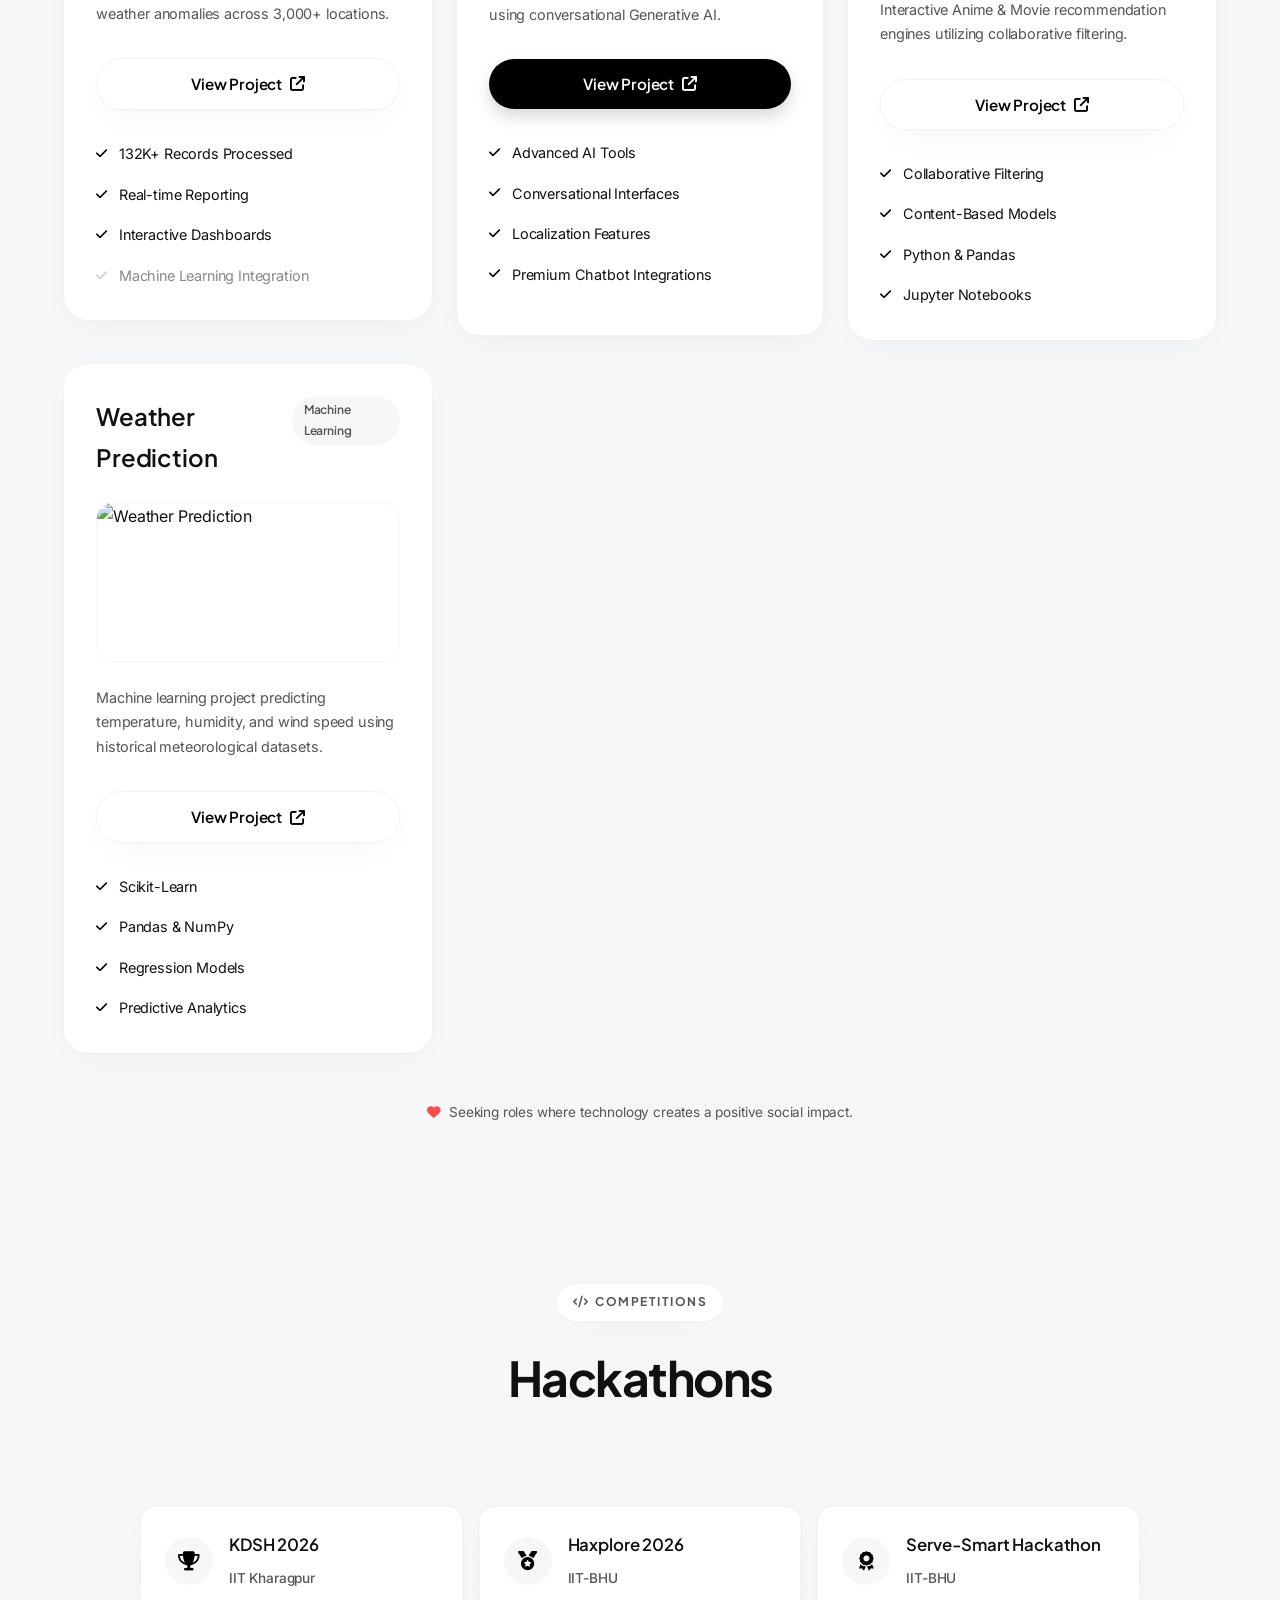
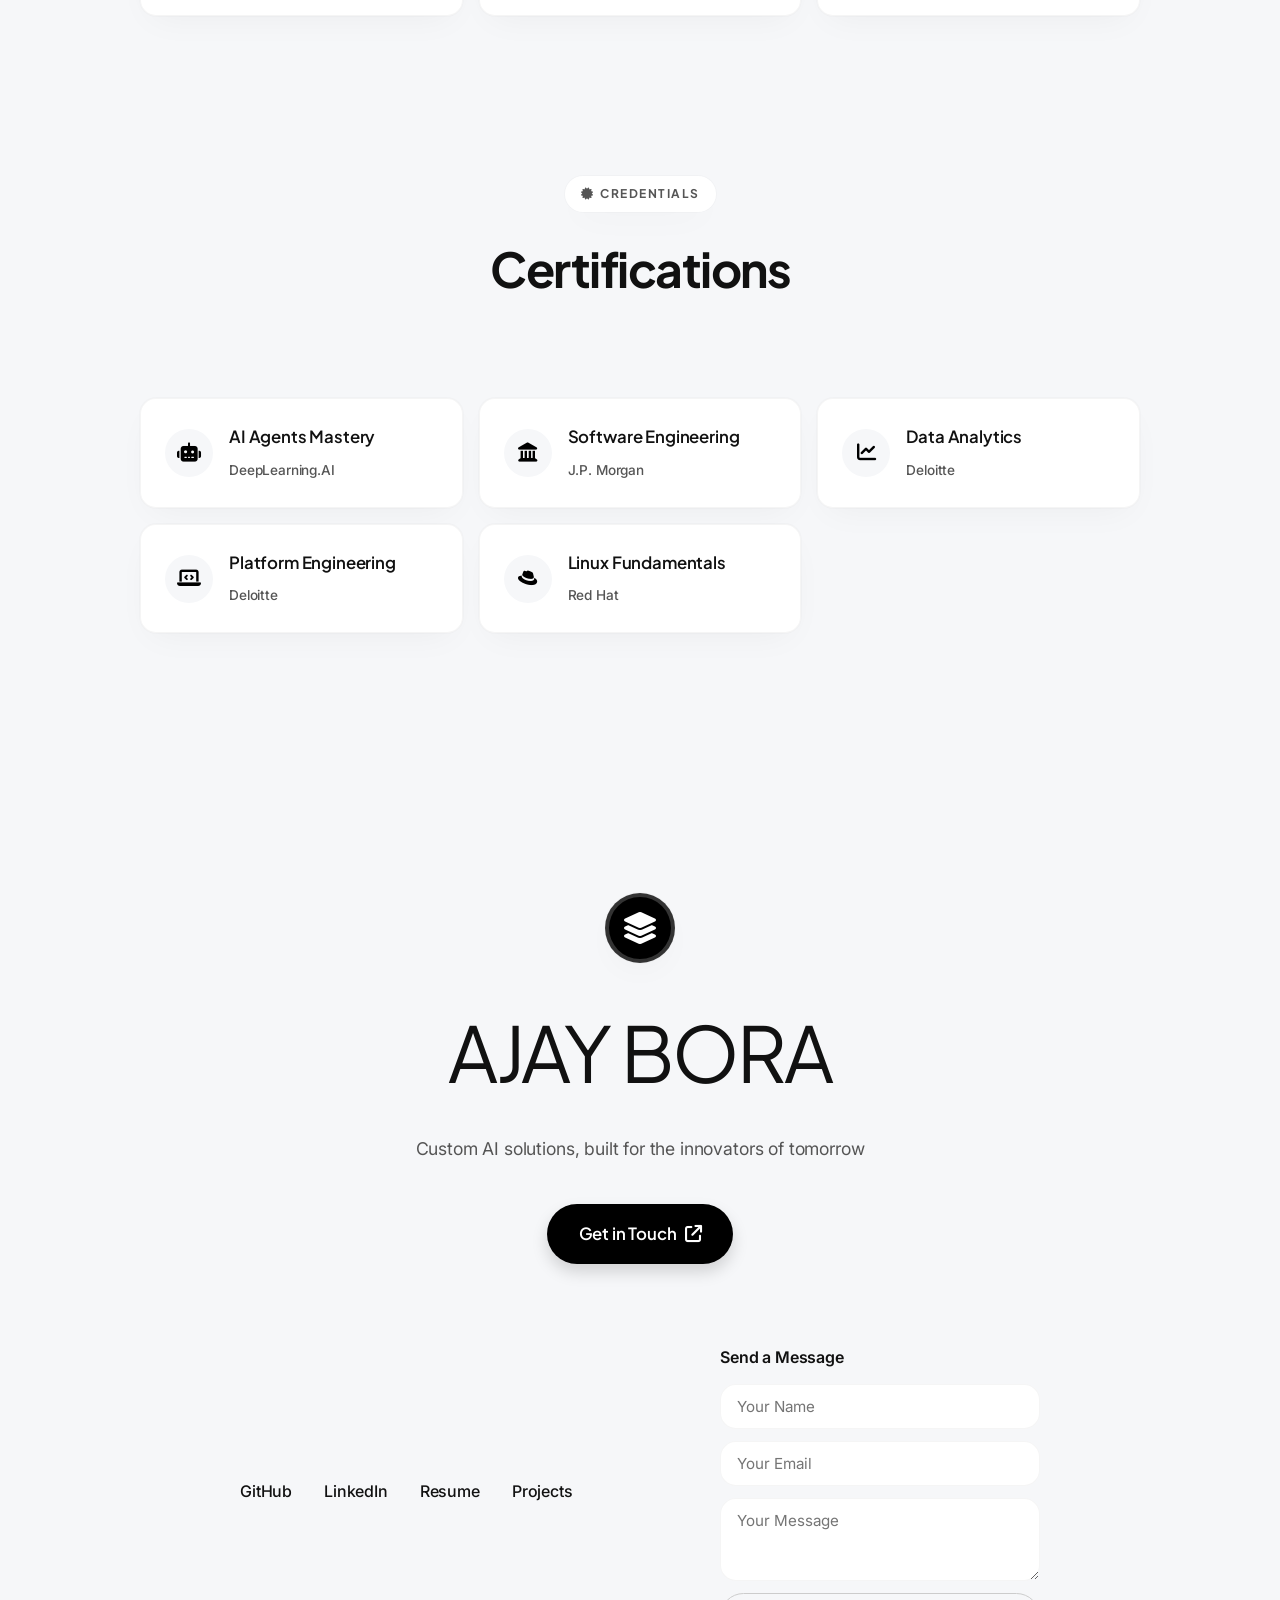
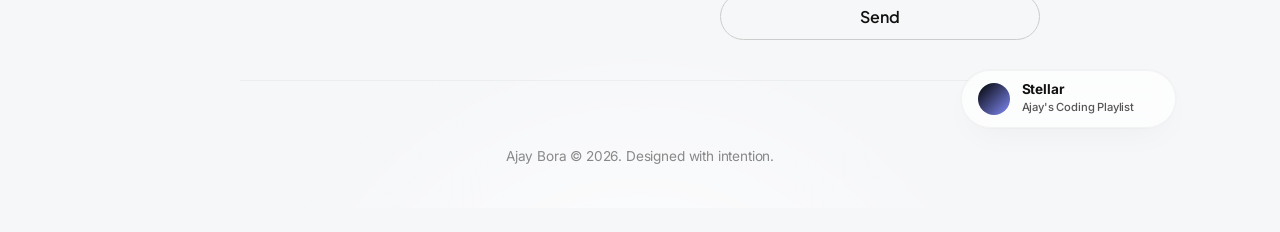
==== commit 13100022: "chore: finalize ownership and refresh git blame identity to Ajay Bora" ====
--- a/index.html
+++ b/index.html
@@ -1,3 +1,4 @@
+<!-- Ajay Bora Portfolio | AI/ML Engineer -->
 <!DOCTYPE html>
 <html lang="en">
 <head>
--- a/style.css
+++ b/style.css
@@ -1,5 +1,5 @@
 /* ============================================
-   AJAY BORA PORTFOLIO — ORBAI LIGHT MODE EDITION
+   AJAY BORA PORTFOLIO — MODERN EDITION
    ============================================ */
 
    :root {
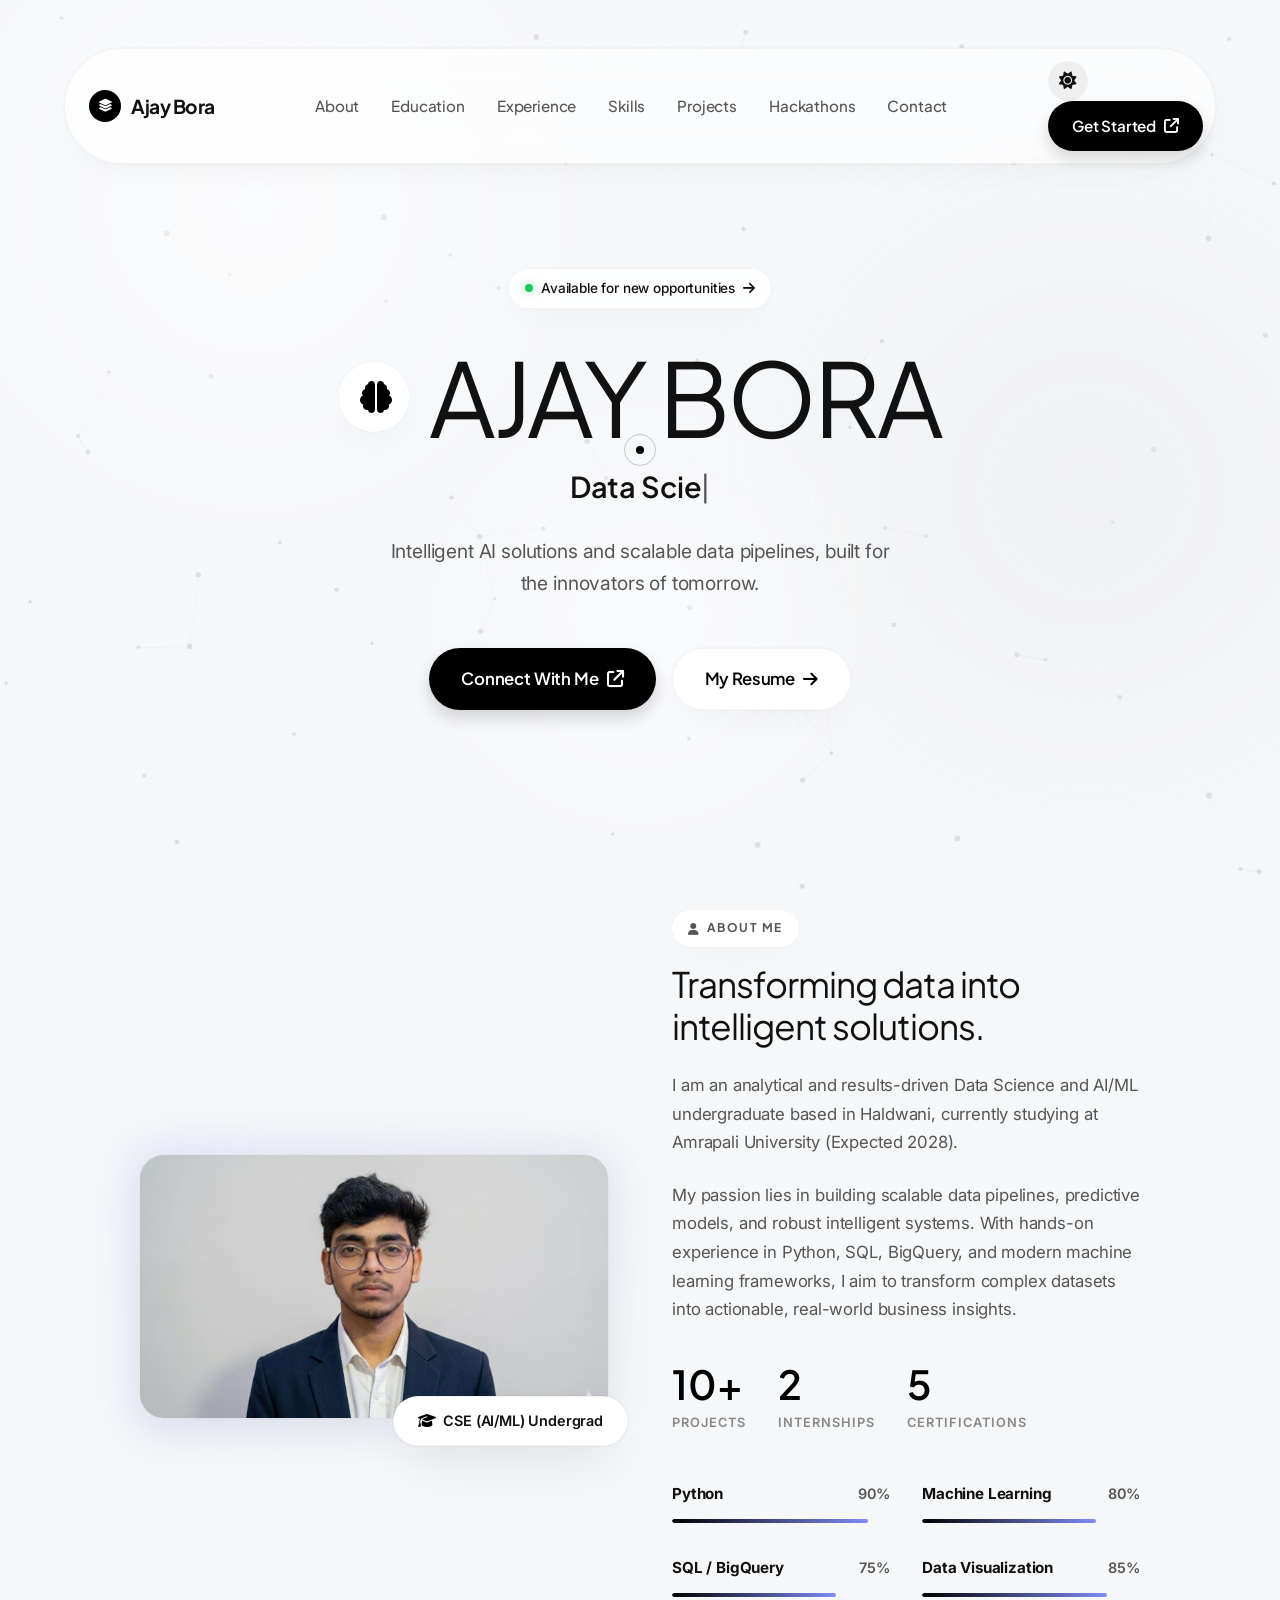
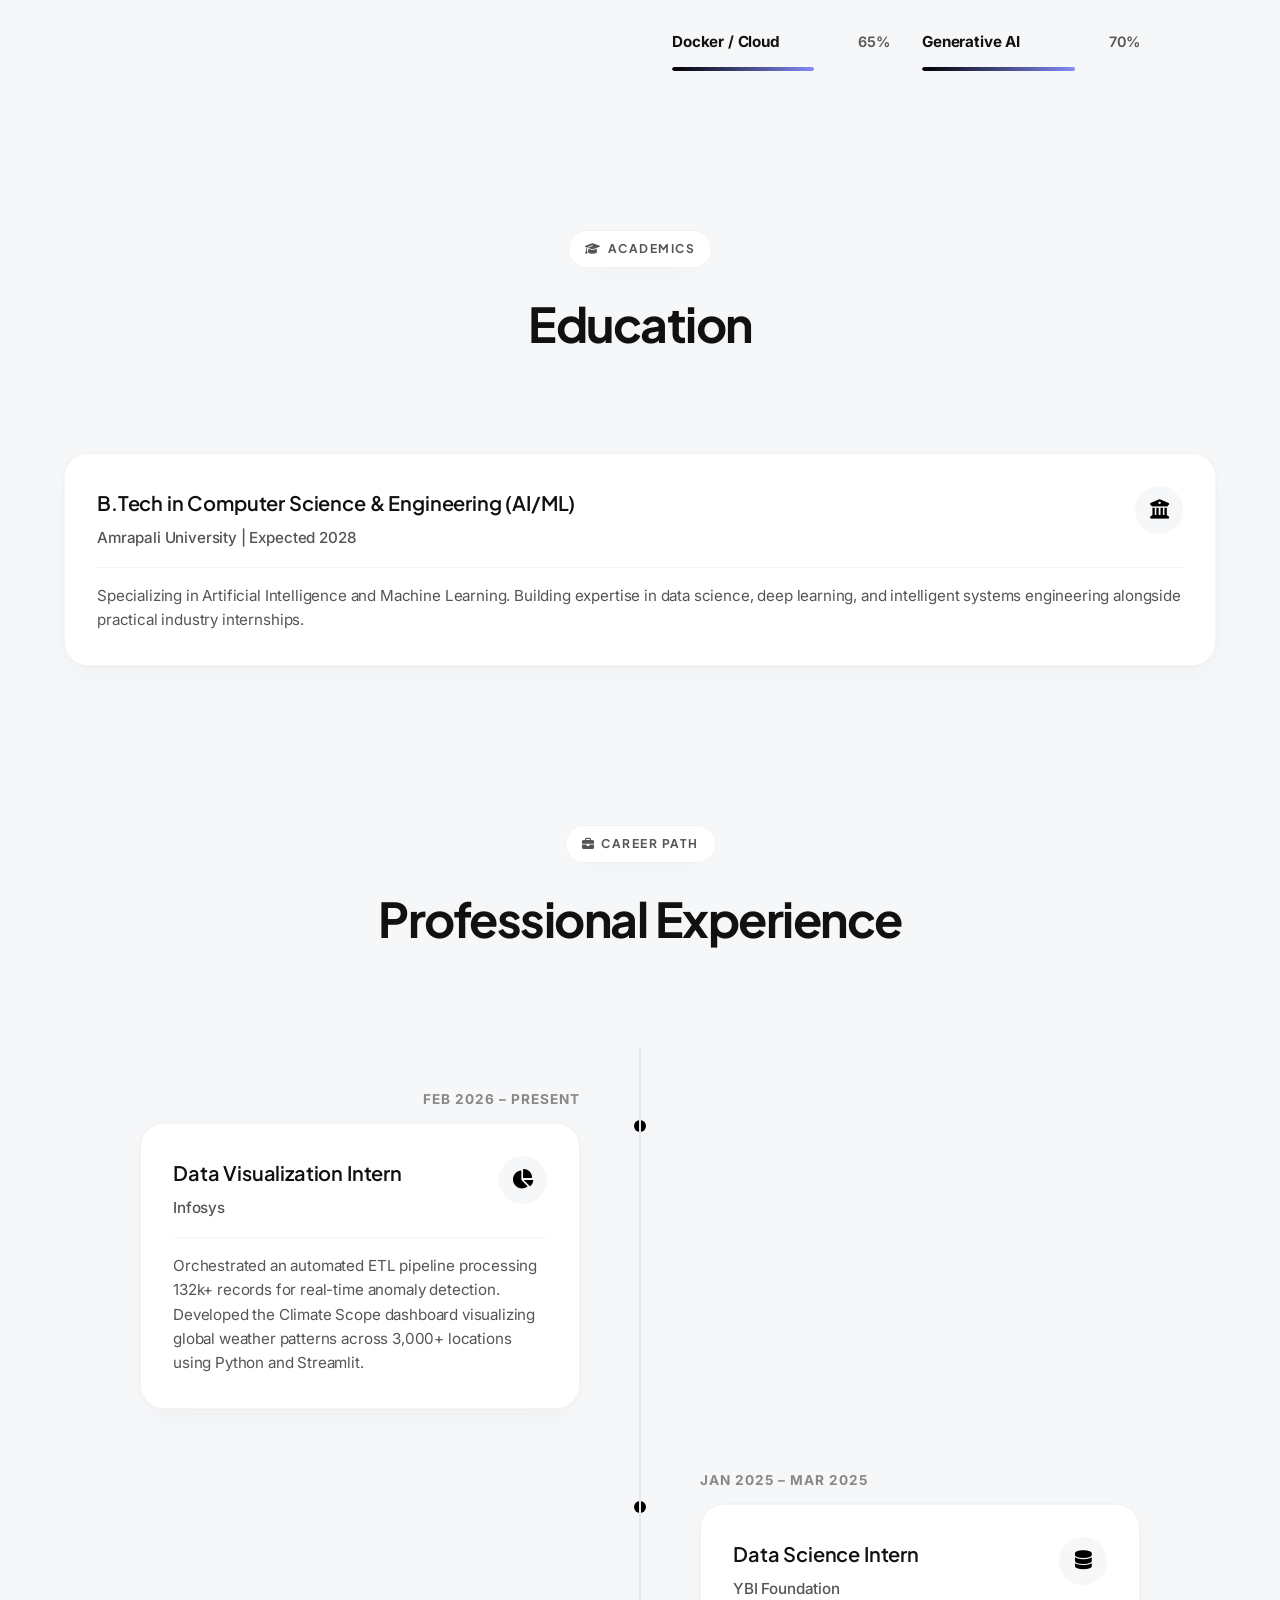
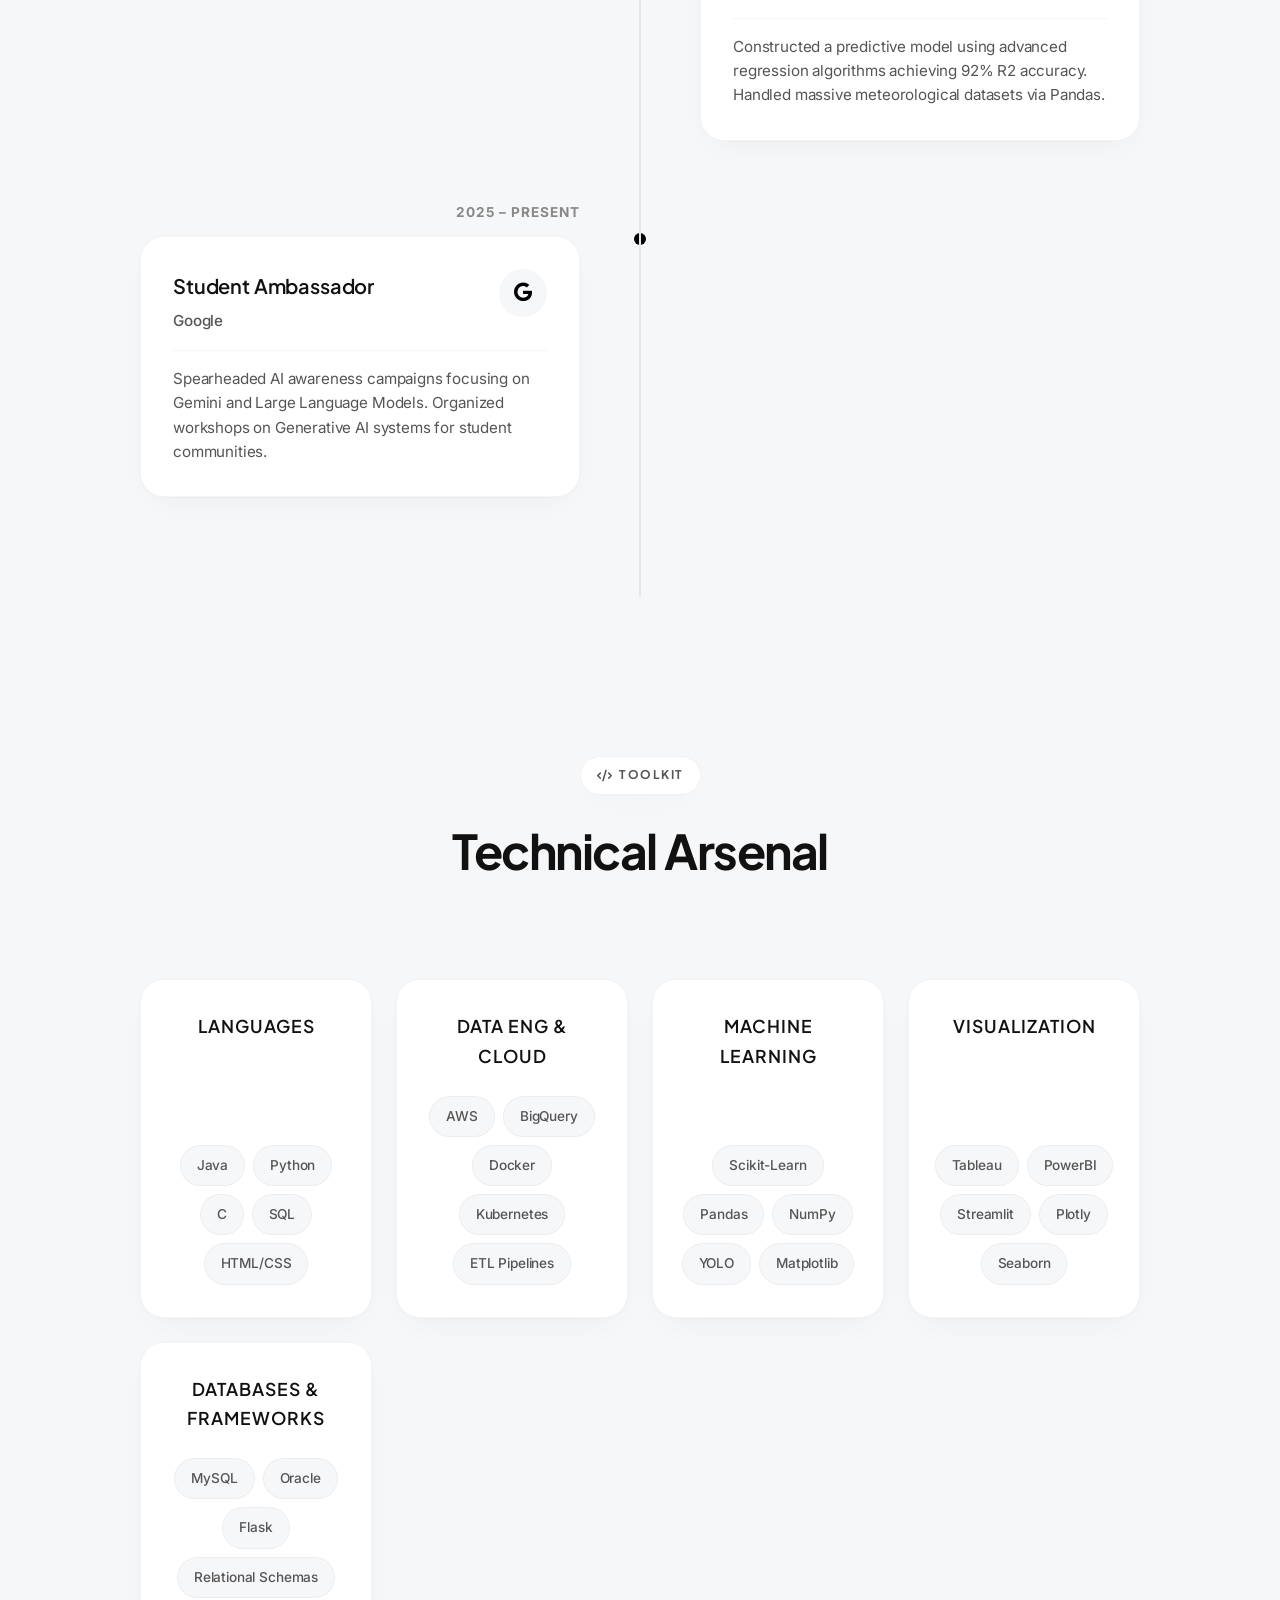
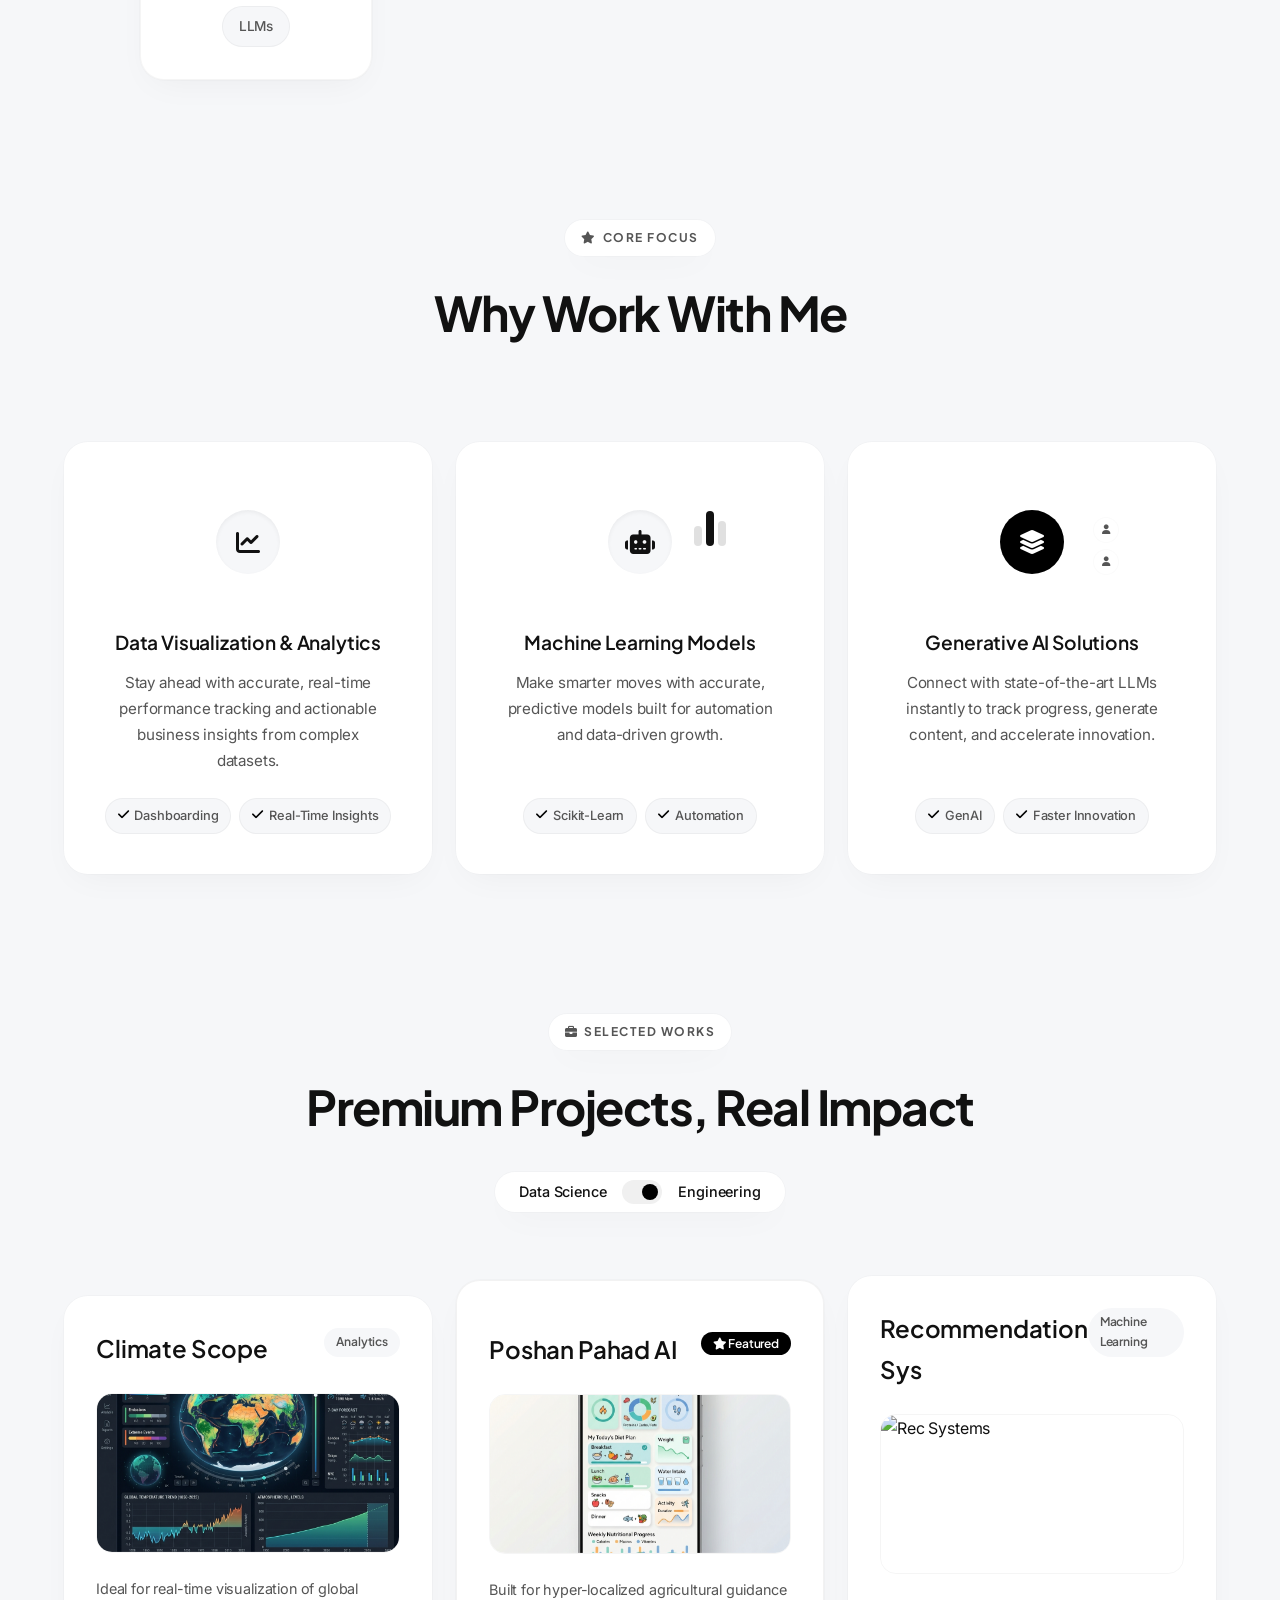
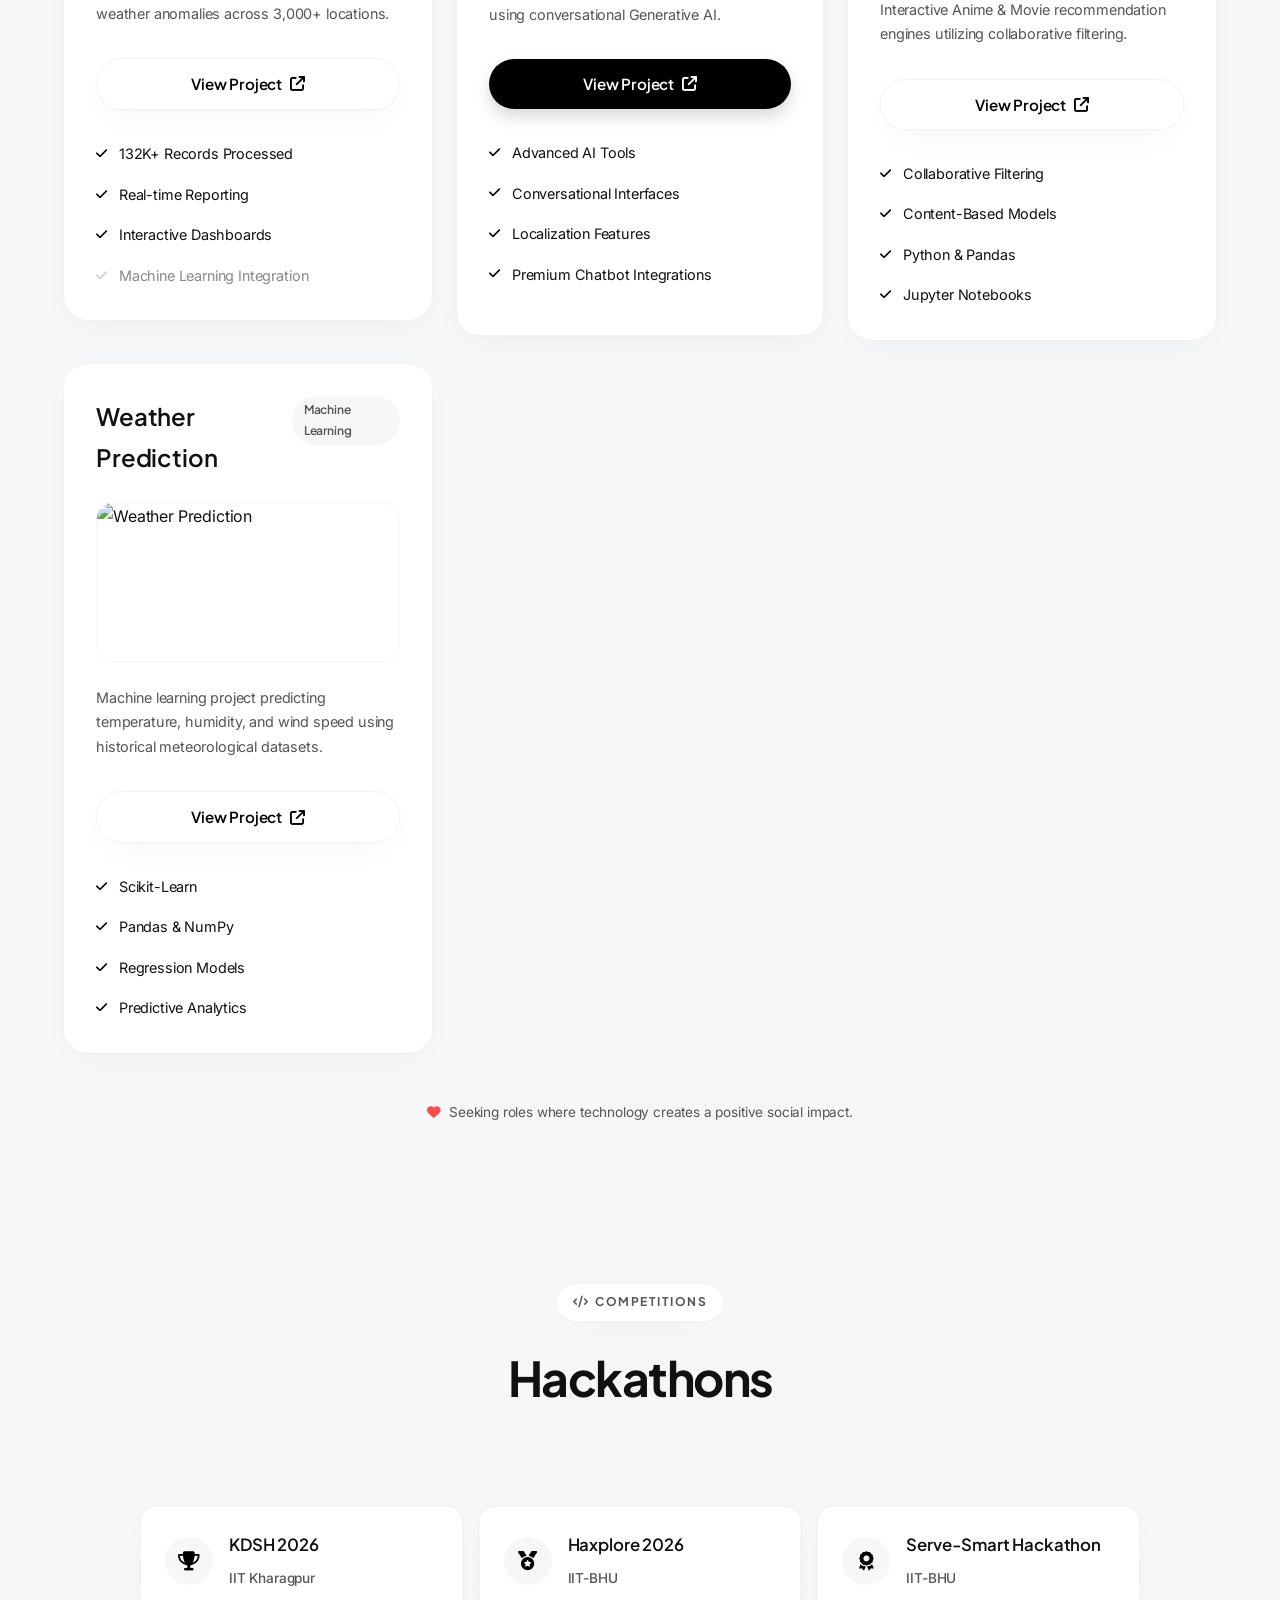
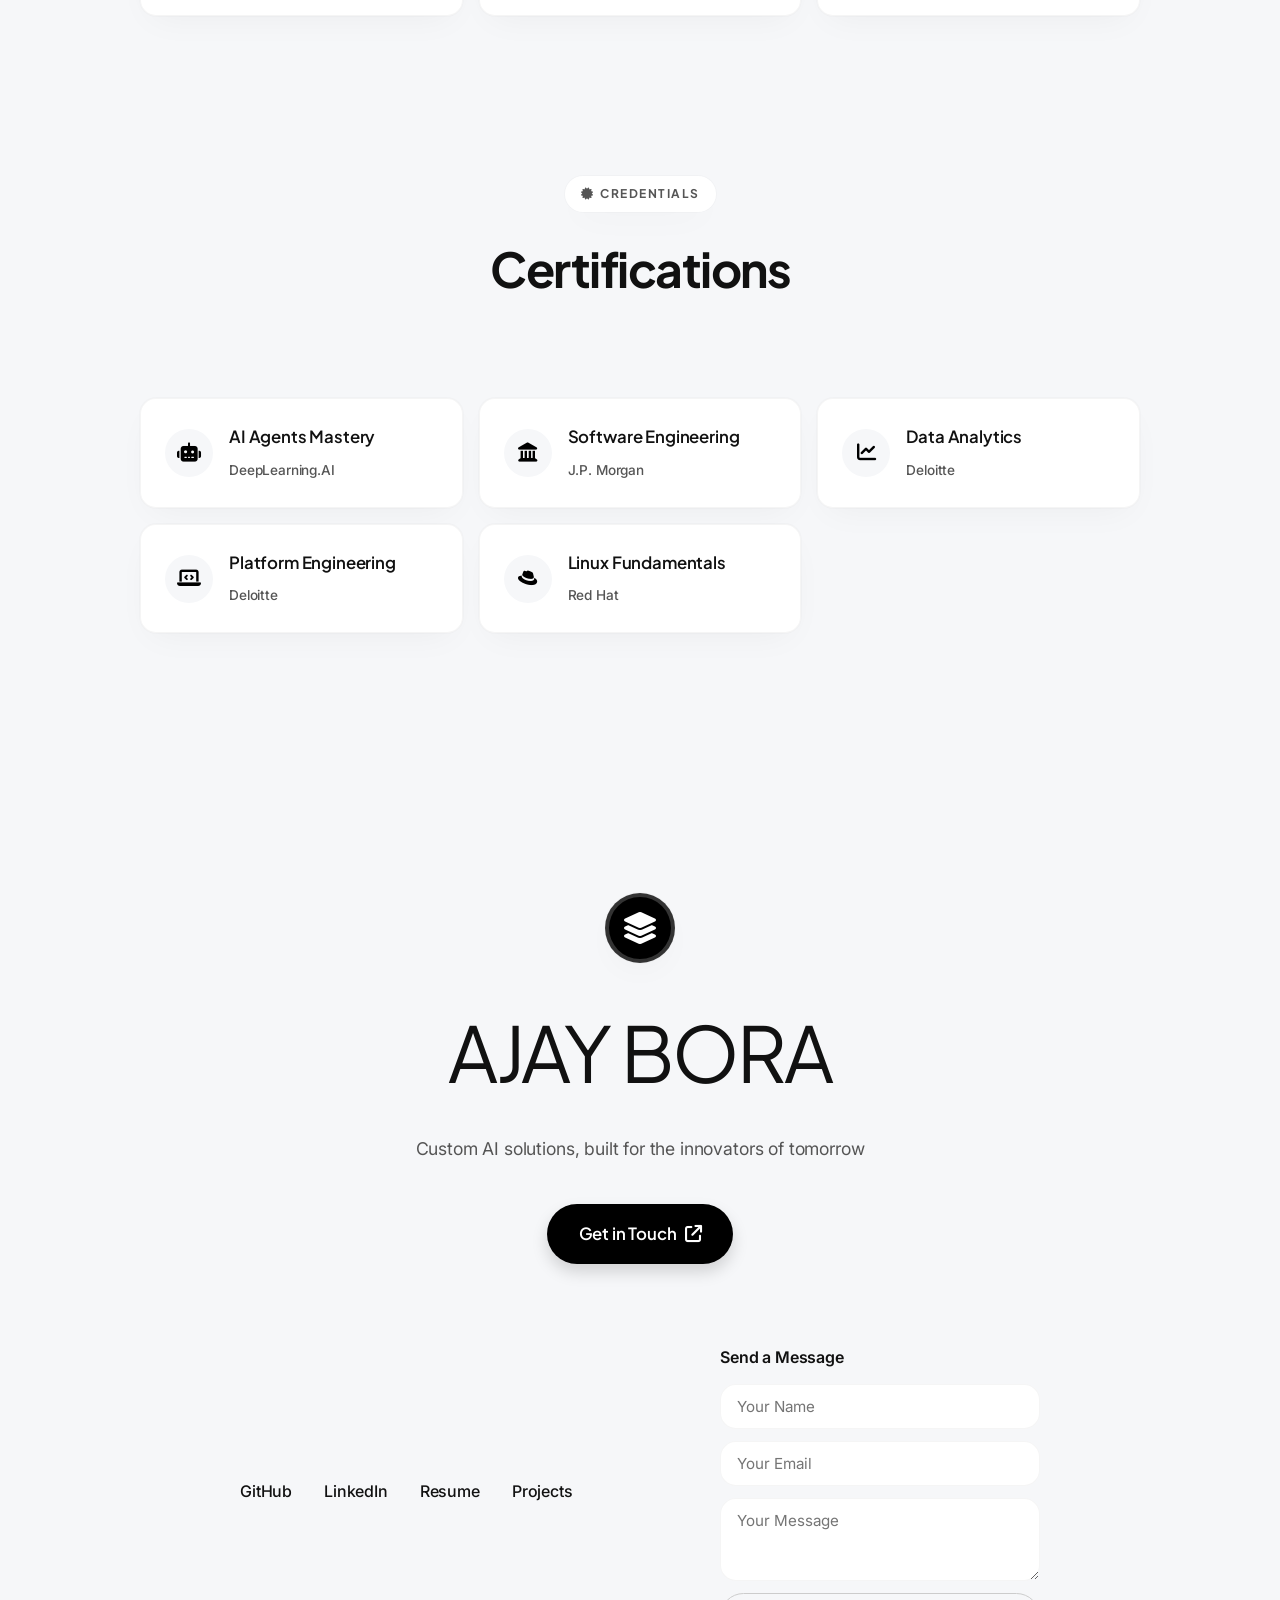
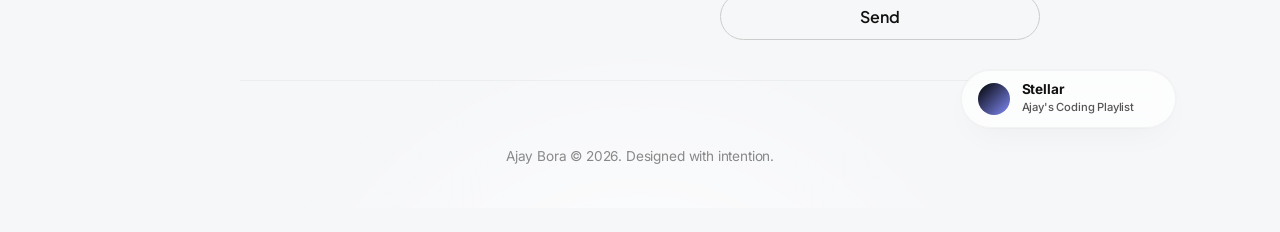
==== commit 1886cbec: "feat: synchronize Vercel deployment with modern design and enhanced SEO" ====
--- a/index.html
+++ b/index.html
@@ -4,11 +4,11 @@
 <head>
     <meta charset="UTF-8">
     <meta name="viewport" content="width=device-width, initial-scale=1.0">
-    <title>Ajay Bora | AI Engineer</title>
-    <meta name="description" content="Portfolio of Ajay Bora, AI Engineer and Data Scientist.">
+    <title>Ajay Bora | Data Scientist & AI/ML Engineer | Official Portfolio</title>
+    <meta name="description" content="Explore the official portfolio of Ajay Bora, a Data Scientist and AI/ML Engineer specializing in predictive modeling, Generative AI (LLMs), and scalable data pipelines.">
     
-    <meta property="og:title" content="Ajay Bora | AI Engineer">
-    <meta property="og:description" content="Portfolio of Ajay Bora, AI Engineer and Data Scientist.">
+    <meta property="og:title" content="Ajay Bora | Data Scientist & AI/ML Engineer | Official Portfolio">
+    <meta property="og:description" content="Explore the official portfolio of Ajay Bora, a Data Scientist and AI/ML Engineer specializing in predictive modeling, Generative AI (LLMs), and scalable data pipelines.">
     <meta property="og:url" content="https://ajay-bora-portfolio.vercel.app/">
     <meta property="og:type" content="website">
     
@@ -19,7 +19,7 @@
     <link rel="preconnect" href="https://fonts.gstatic.com" crossorigin>
     <link href="https://fonts.googleapis.com/css2?family=Inter:wght@300;400;500;600&family=Plus+Jakarta+Sans:wght@400;500;600;700;800&display=swap" rel="stylesheet">
     <link rel="stylesheet" href="https://cdnjs.cloudflare.com/ajax/libs/font-awesome/6.4.0/css/all.min.css">
-    <link rel="stylesheet" href="style.css?v=2.0">
+    <link rel="stylesheet" href="style.css?v=3.0">
     <script>
         (function() {
             const theme = localStorage.getItem('theme') || 'light';
@@ -820,6 +820,6 @@
 
     <div id="project-preview-panel"></div>
 
-    <script src="script.js?v=2.0"></script>
+    <script src="script.js?v=3.0"></script>
 </body>
 </html>
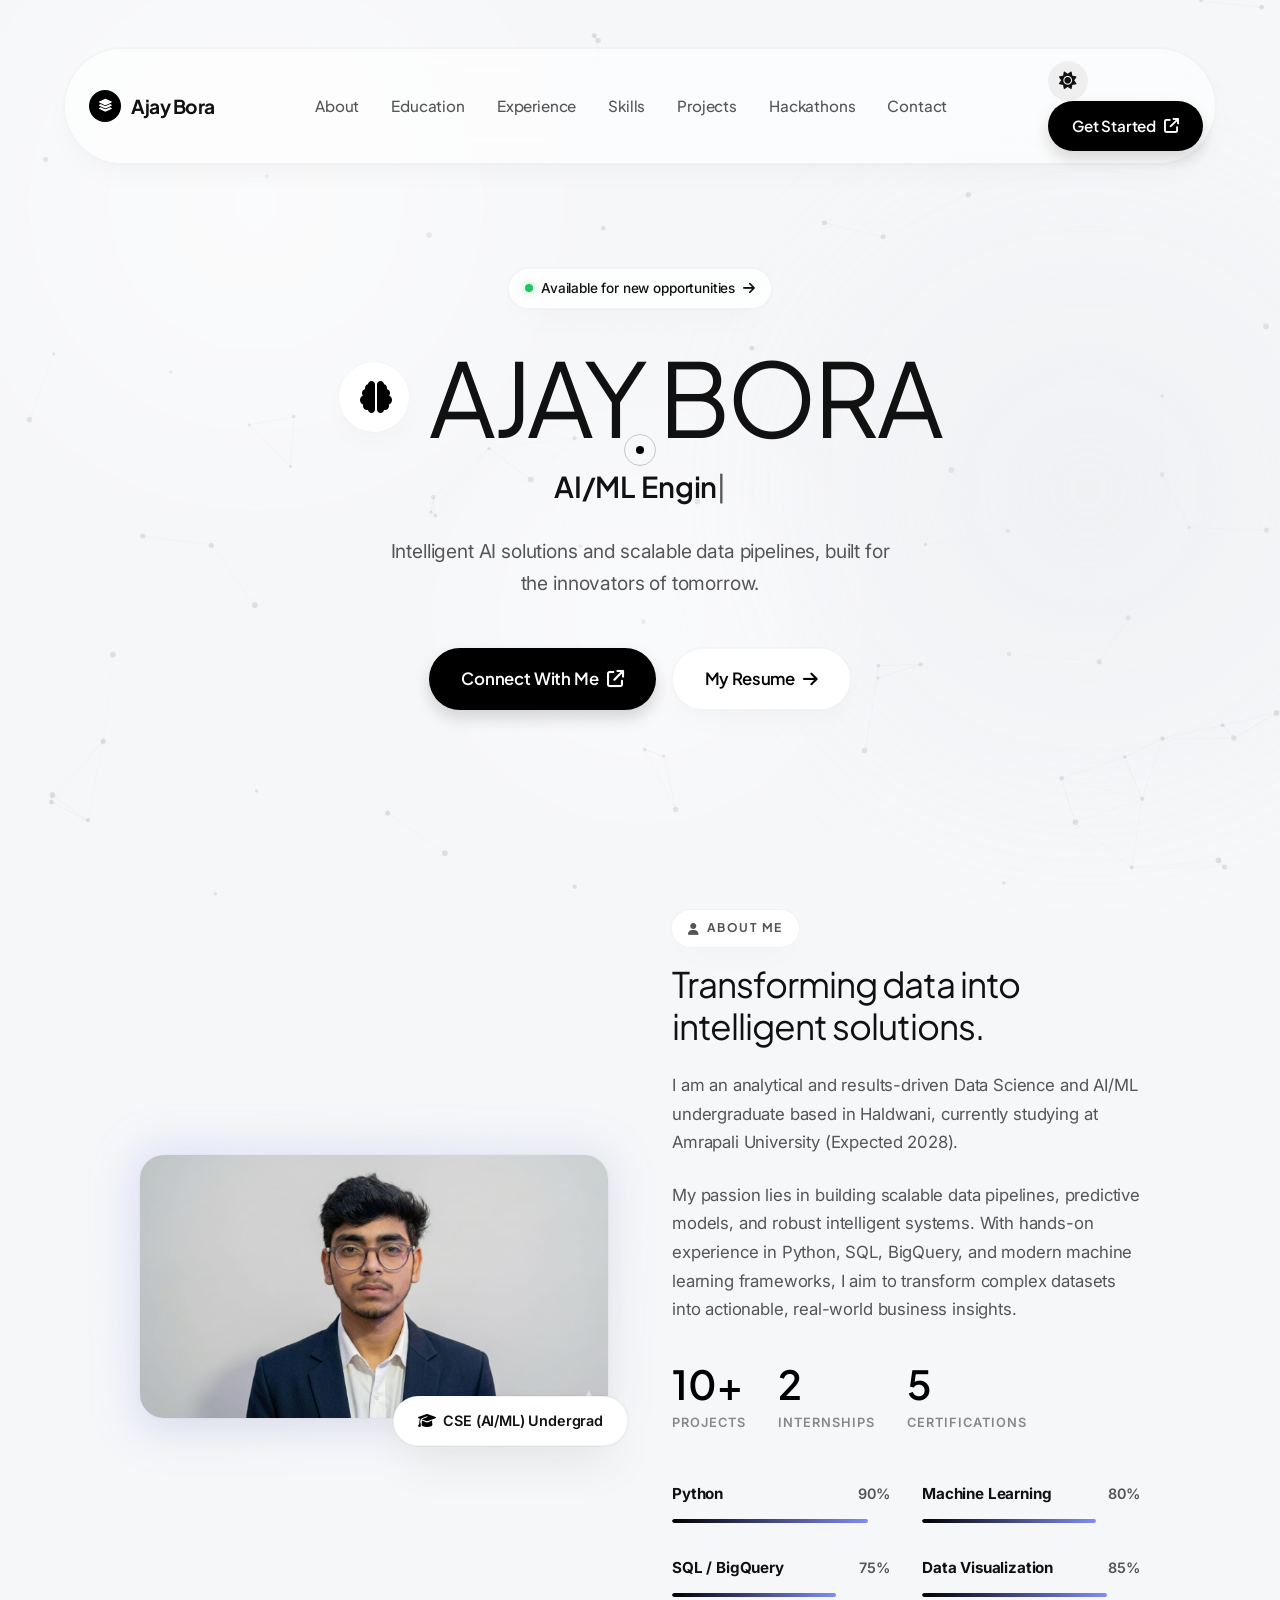
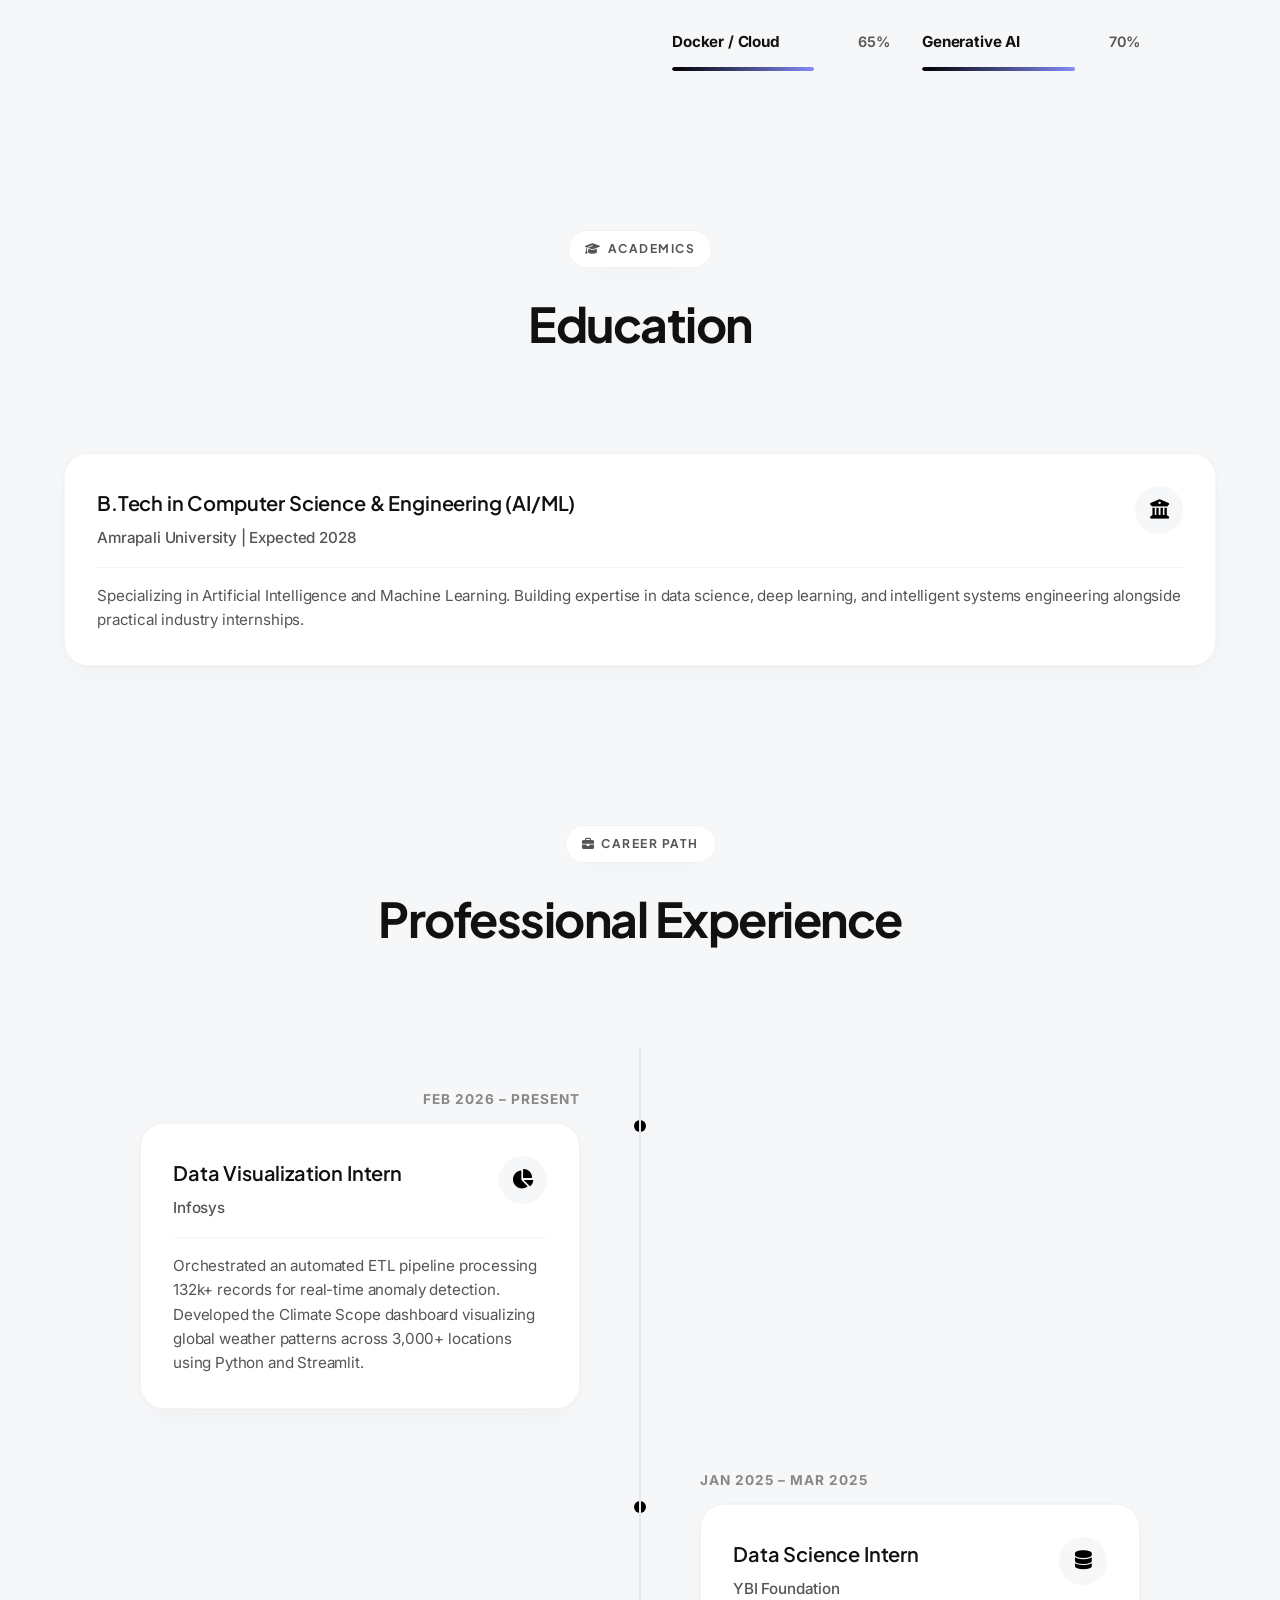
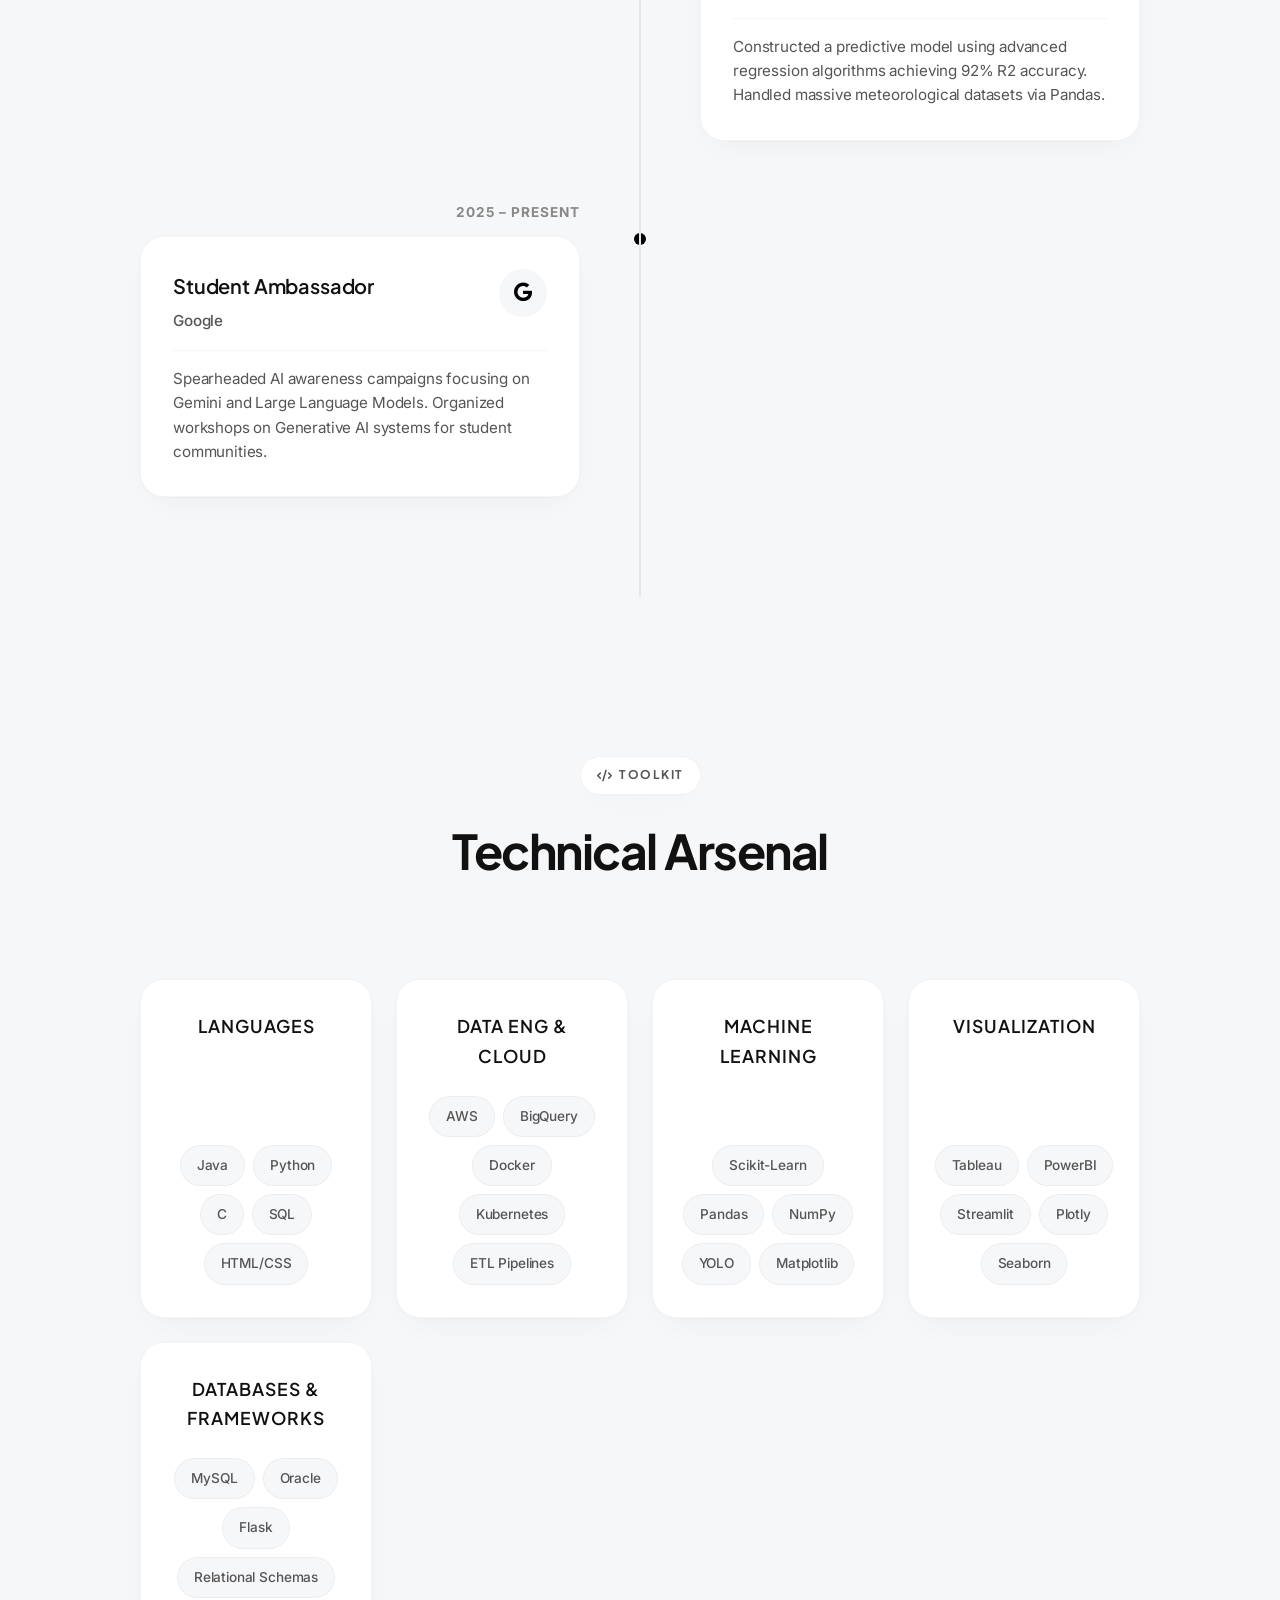
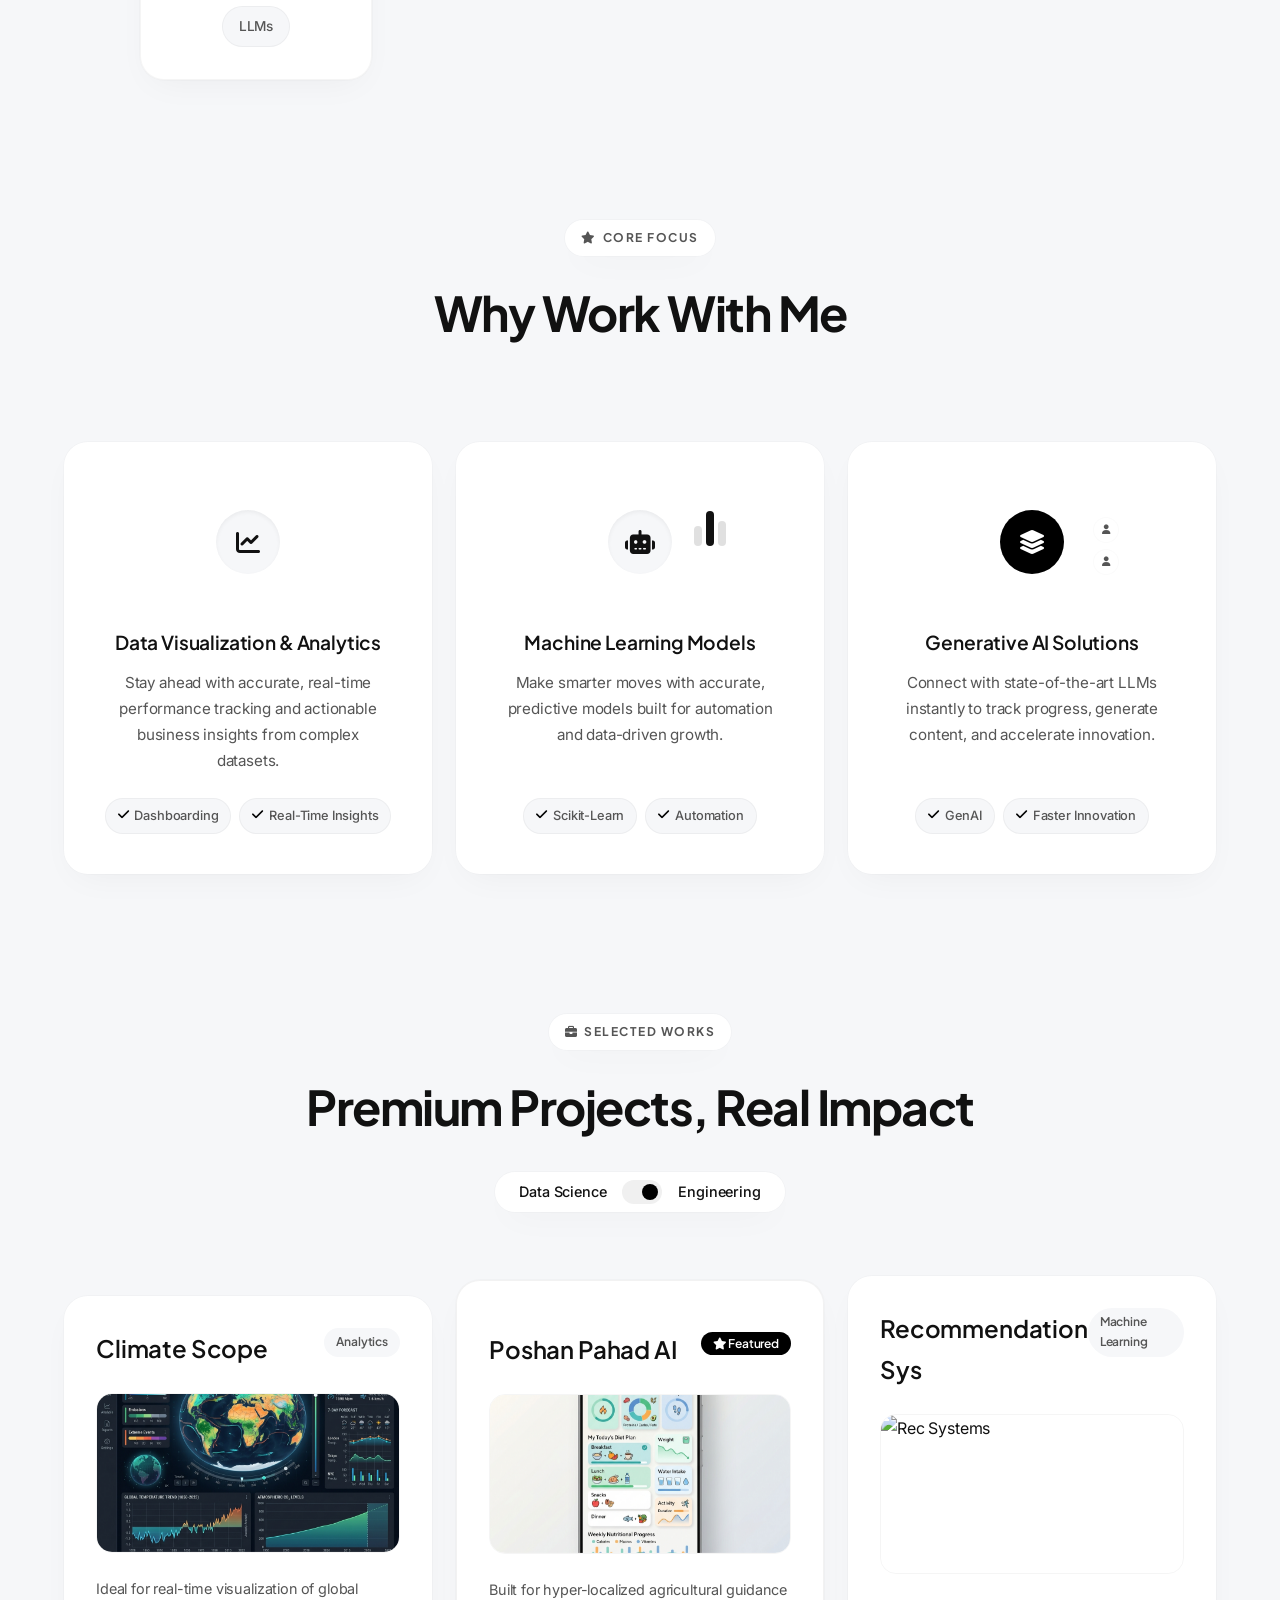
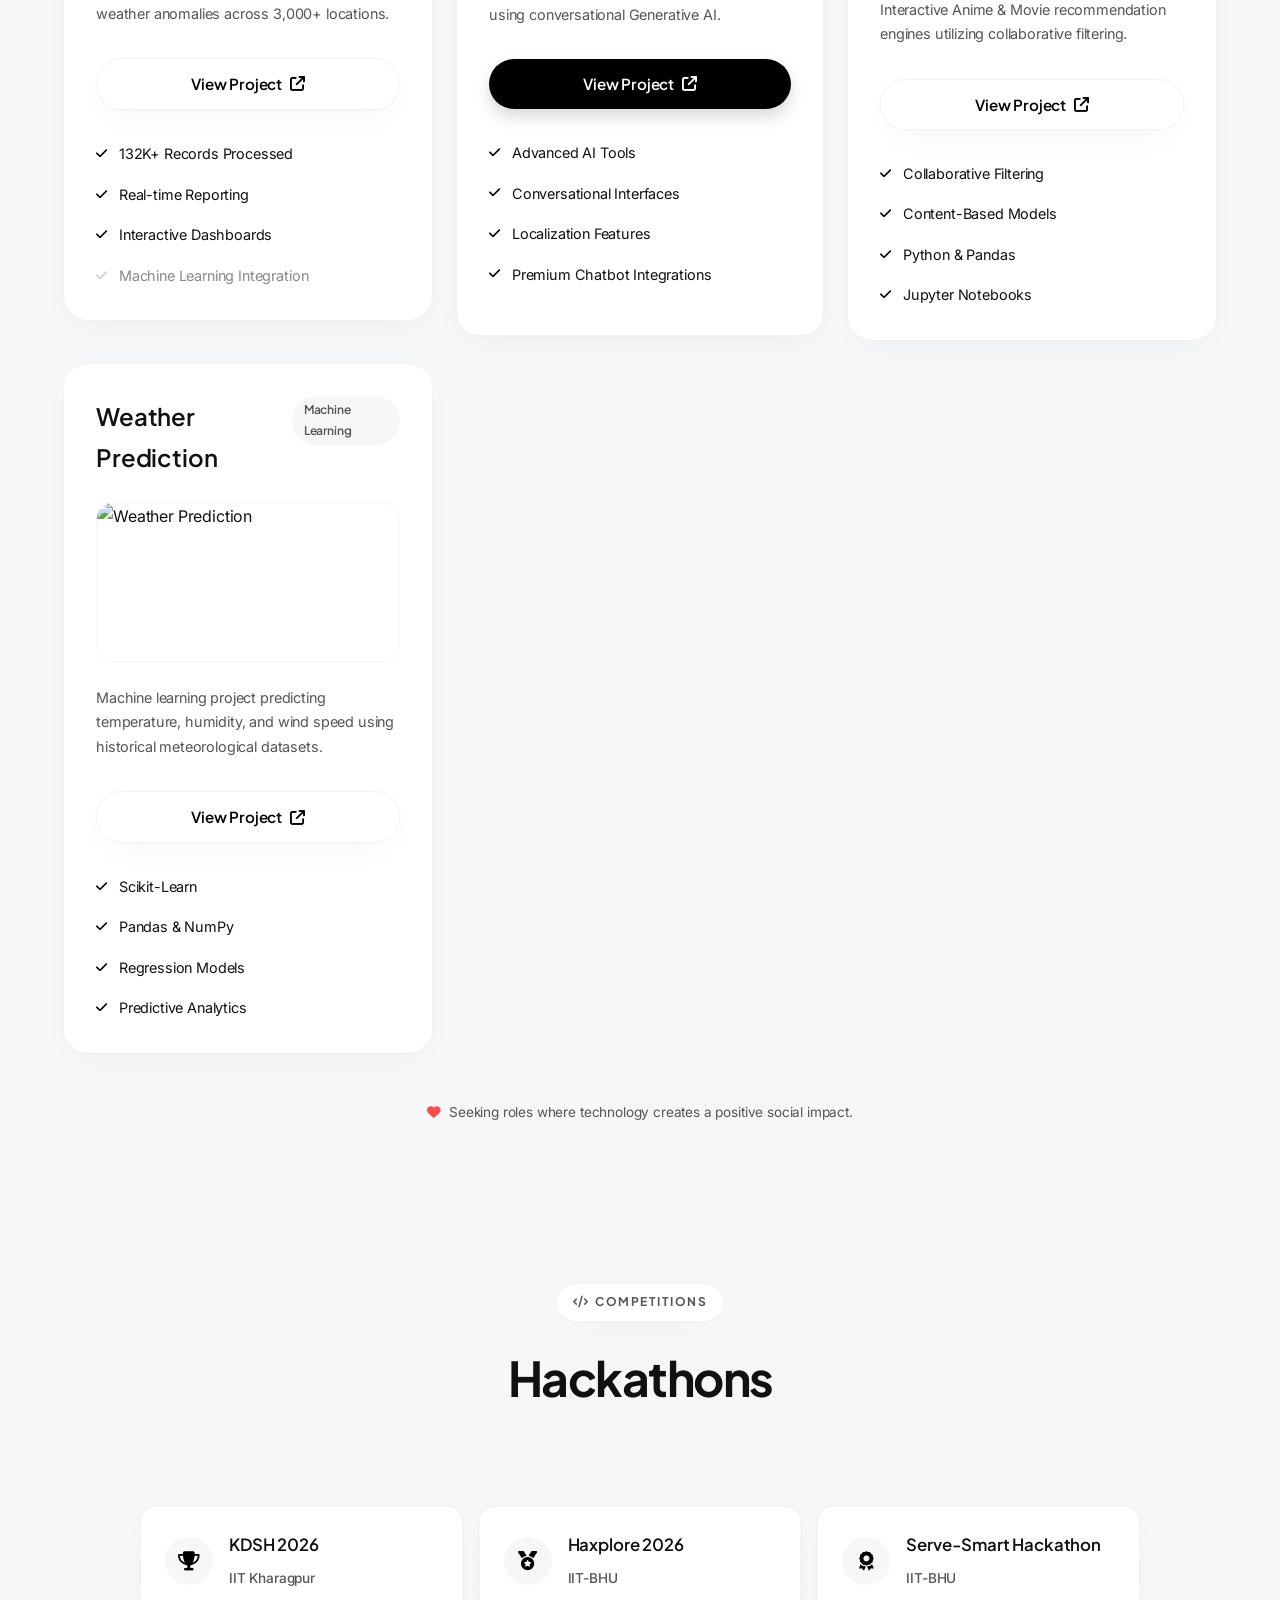
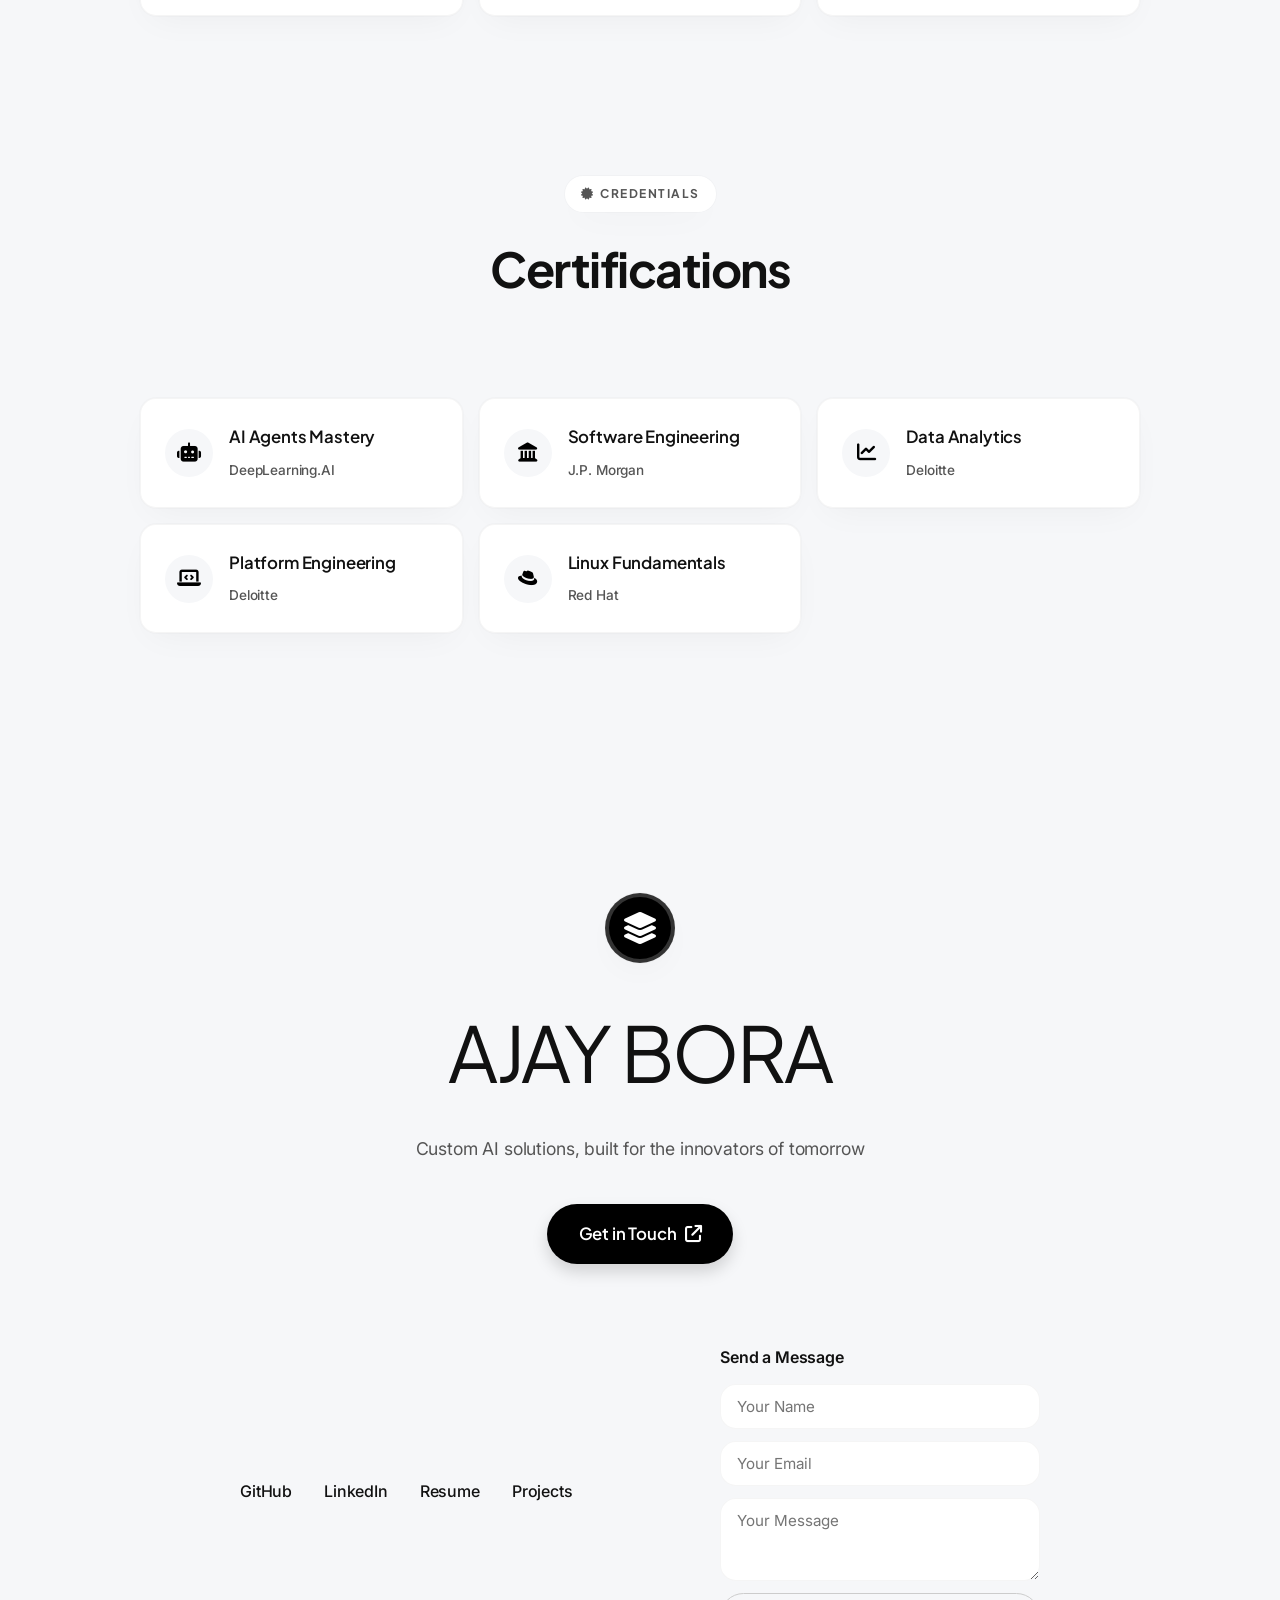
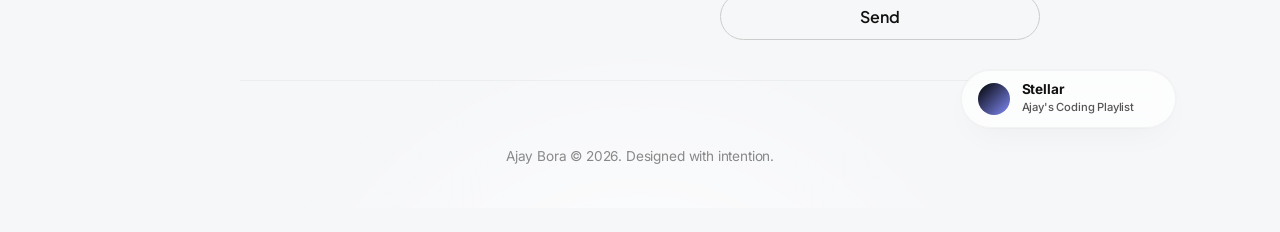
==== commit 6215ebfc: "fix: connect contact form to Web3Forms for Outlook delivery" ====
--- a/index.html
+++ b/index.html
@@ -783,7 +783,10 @@
                     
                     <div class="contact-form-wrapper" id="contact-form-section">
                         <span>Send a Message</span>
-                        <form id="contact-form" action="https://formspree.io/f/YOUR_FORM_ID" method="POST" class="contact-form">
+                        <form id="contact-form" class="contact-form">
+                            <input type="hidden" name="access_key" value="4be0c325-572e-437a-bc82-fb58f5078ec4">
+                            <input type="hidden" name="subject" value="New Message from Portfolio Contact Form">
+                            <input type="hidden" name="from_name" value="Ajay Bora Portfolio">
                             <input type="text" name="name" placeholder="Your Name" required aria-label="Your Name">
                             <input type="email" name="email" placeholder="Your Email" required aria-label="Your Email">
                             <textarea name="message" placeholder="Your Message" required aria-label="Your Message" rows="3"></textarea>
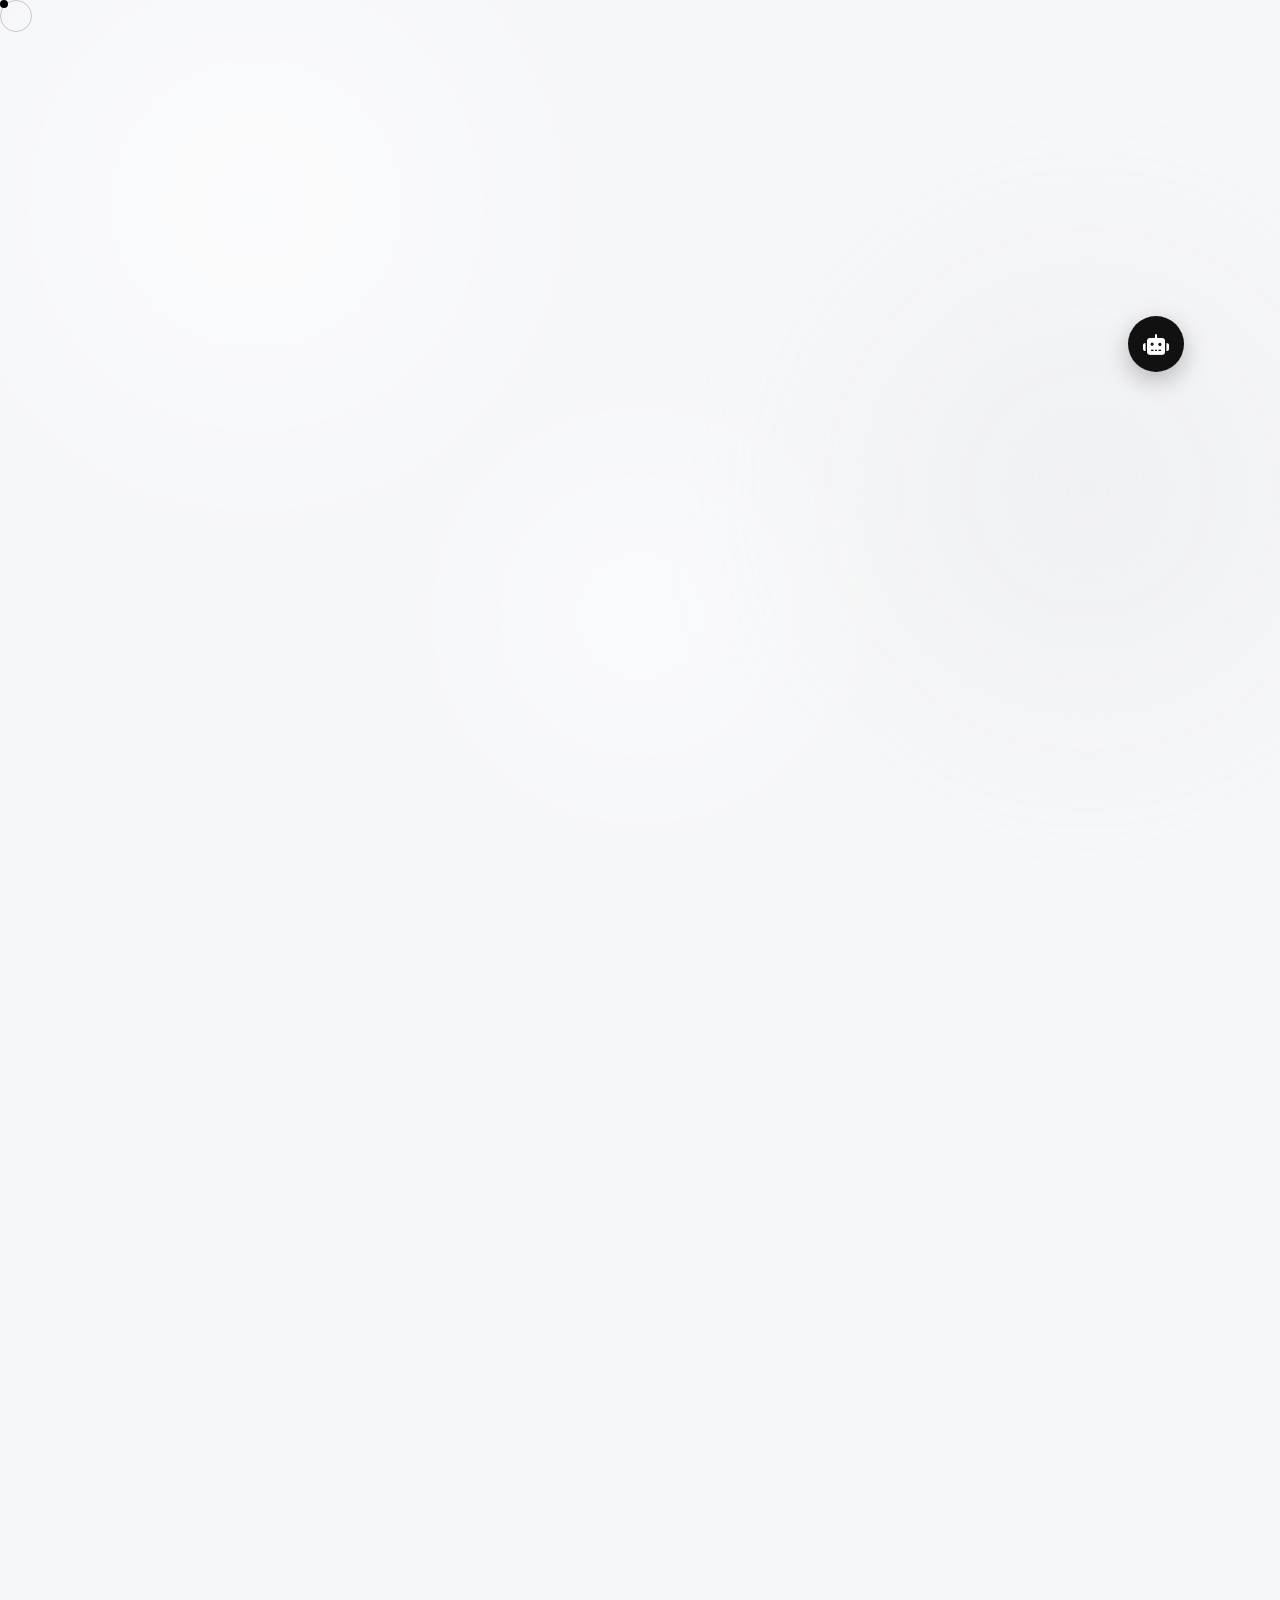
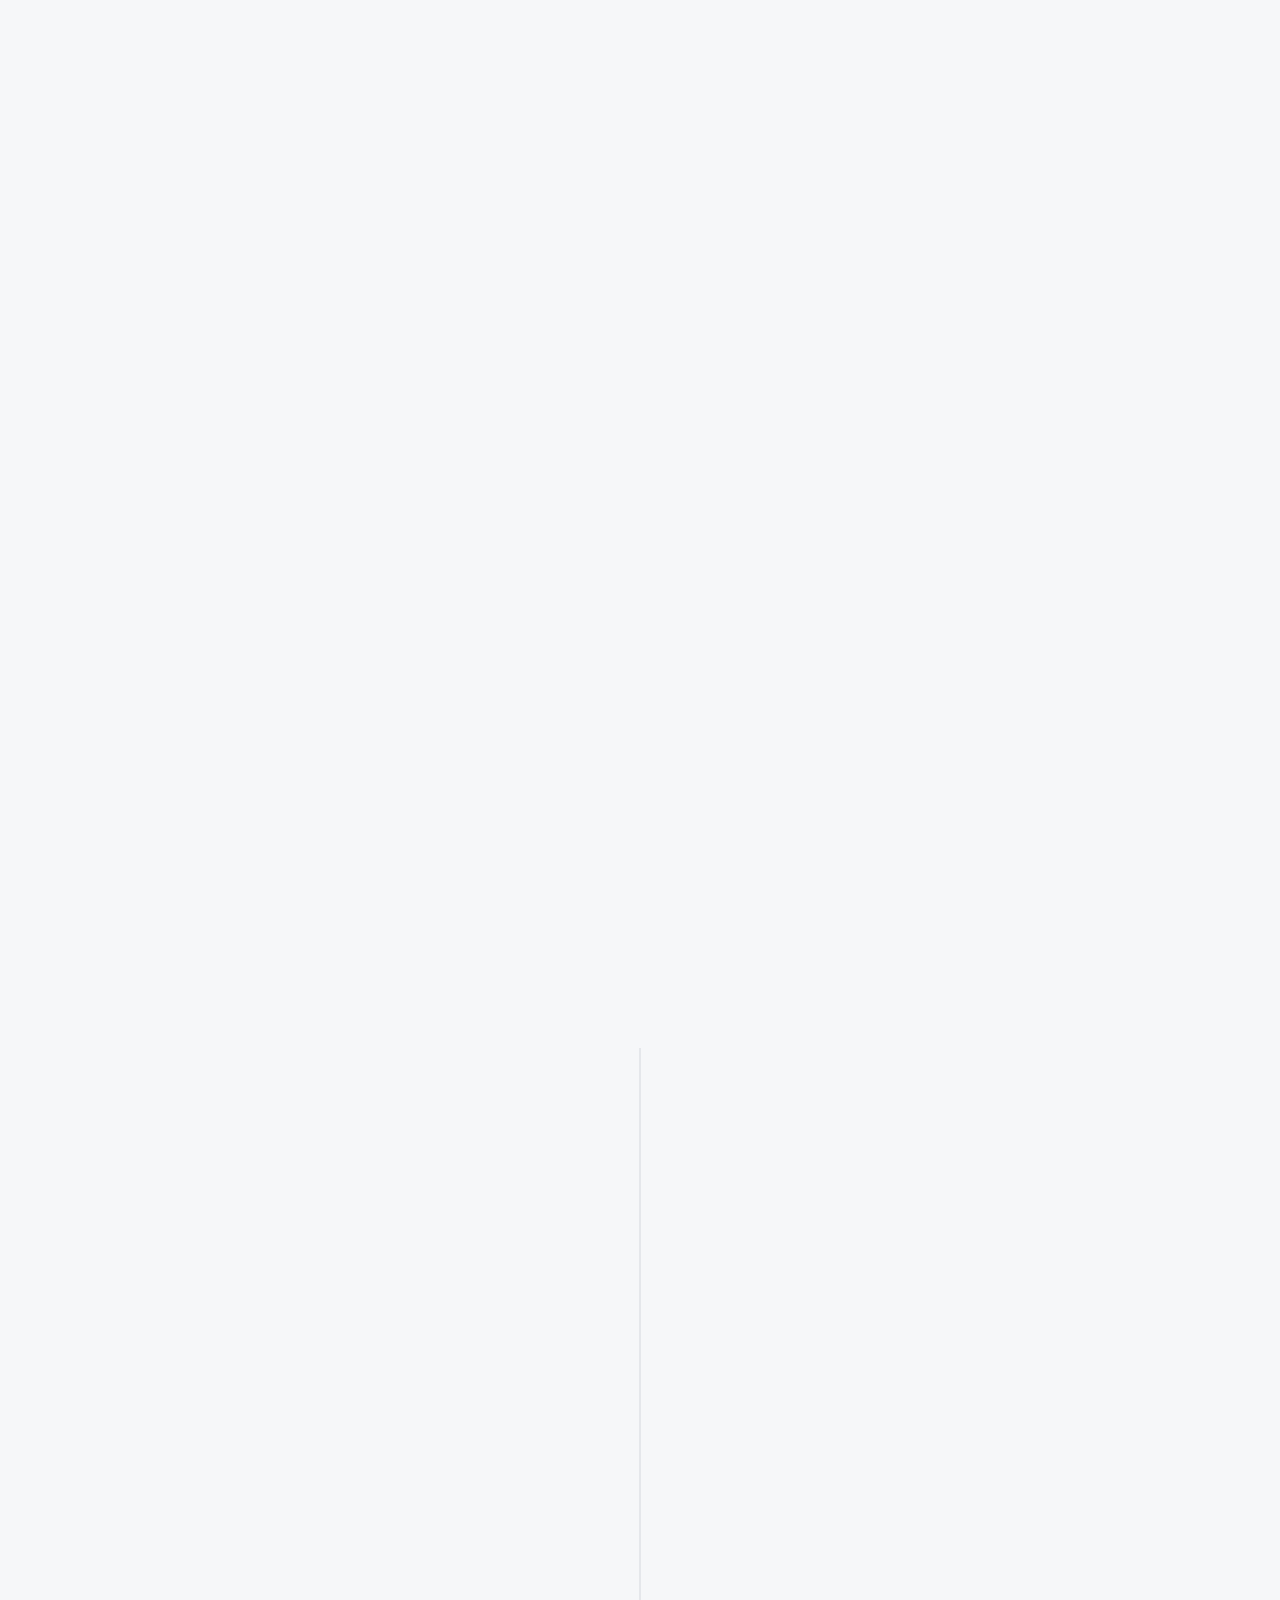
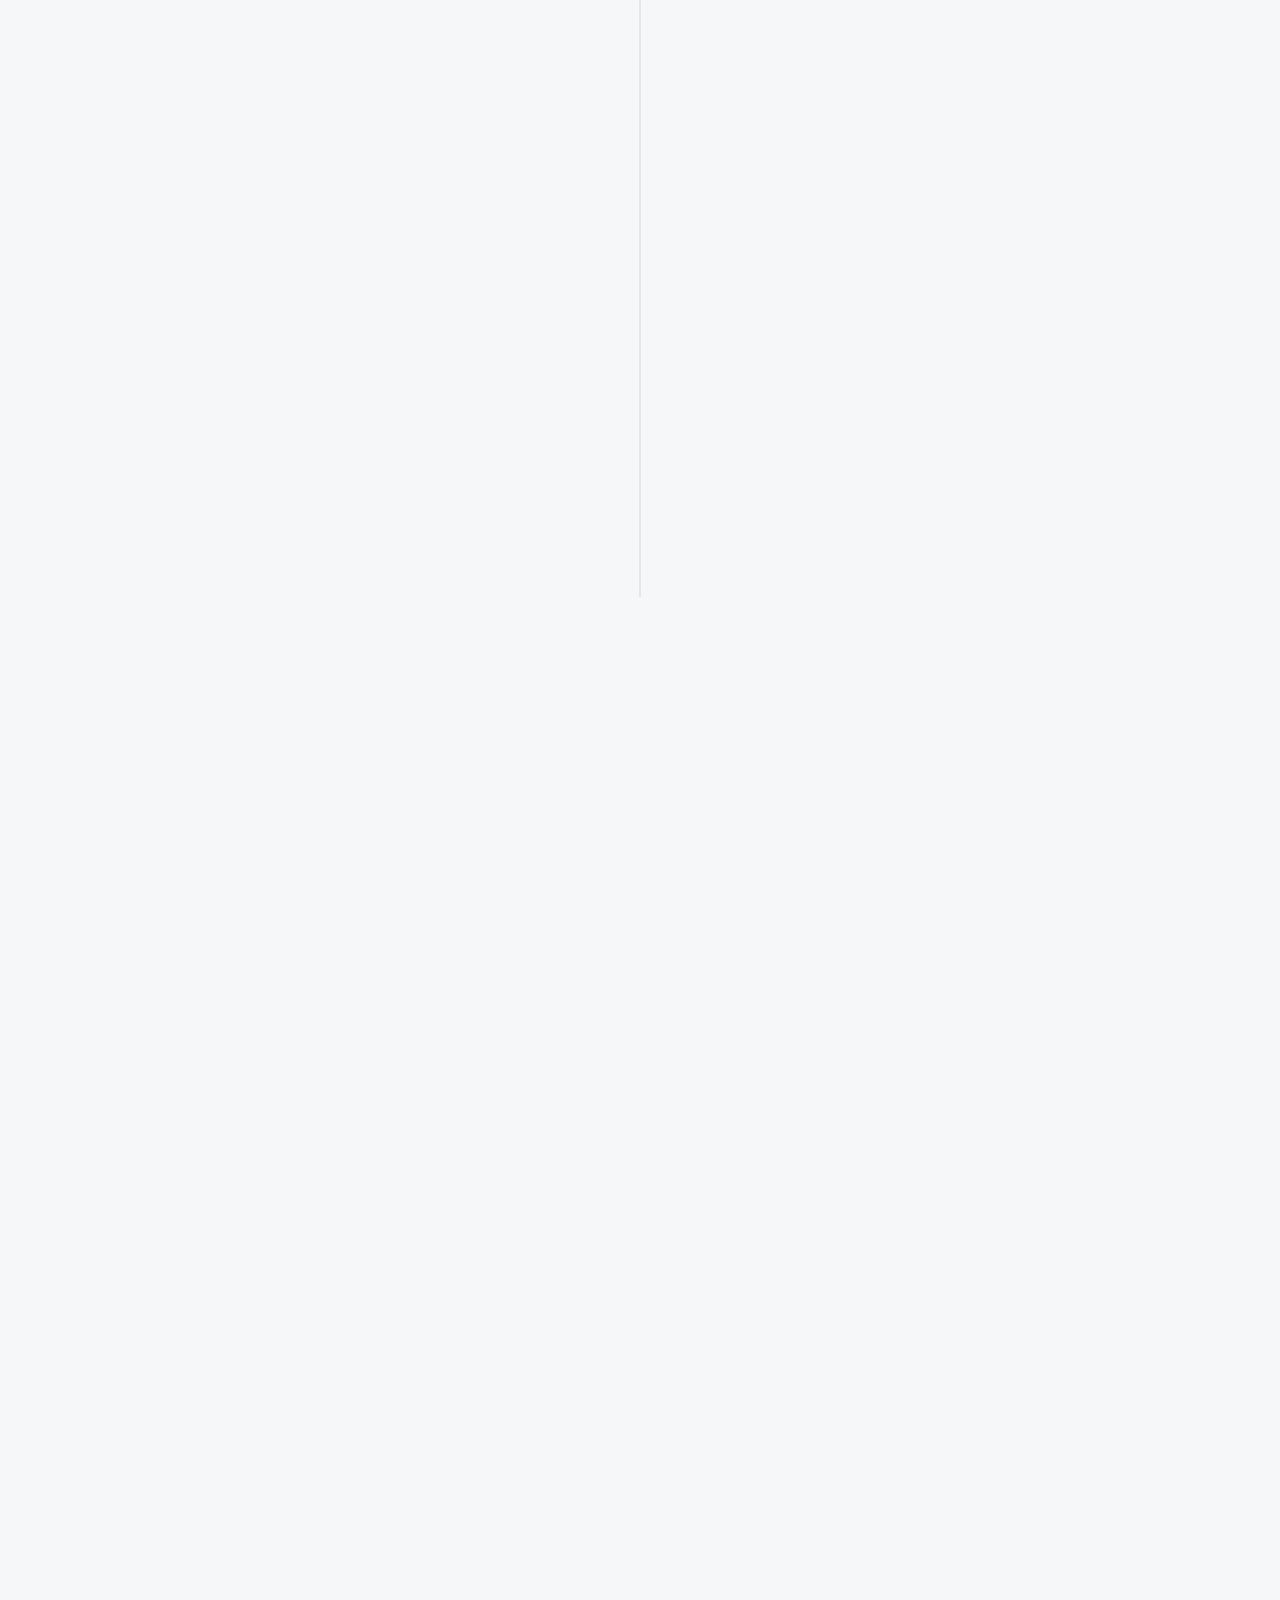
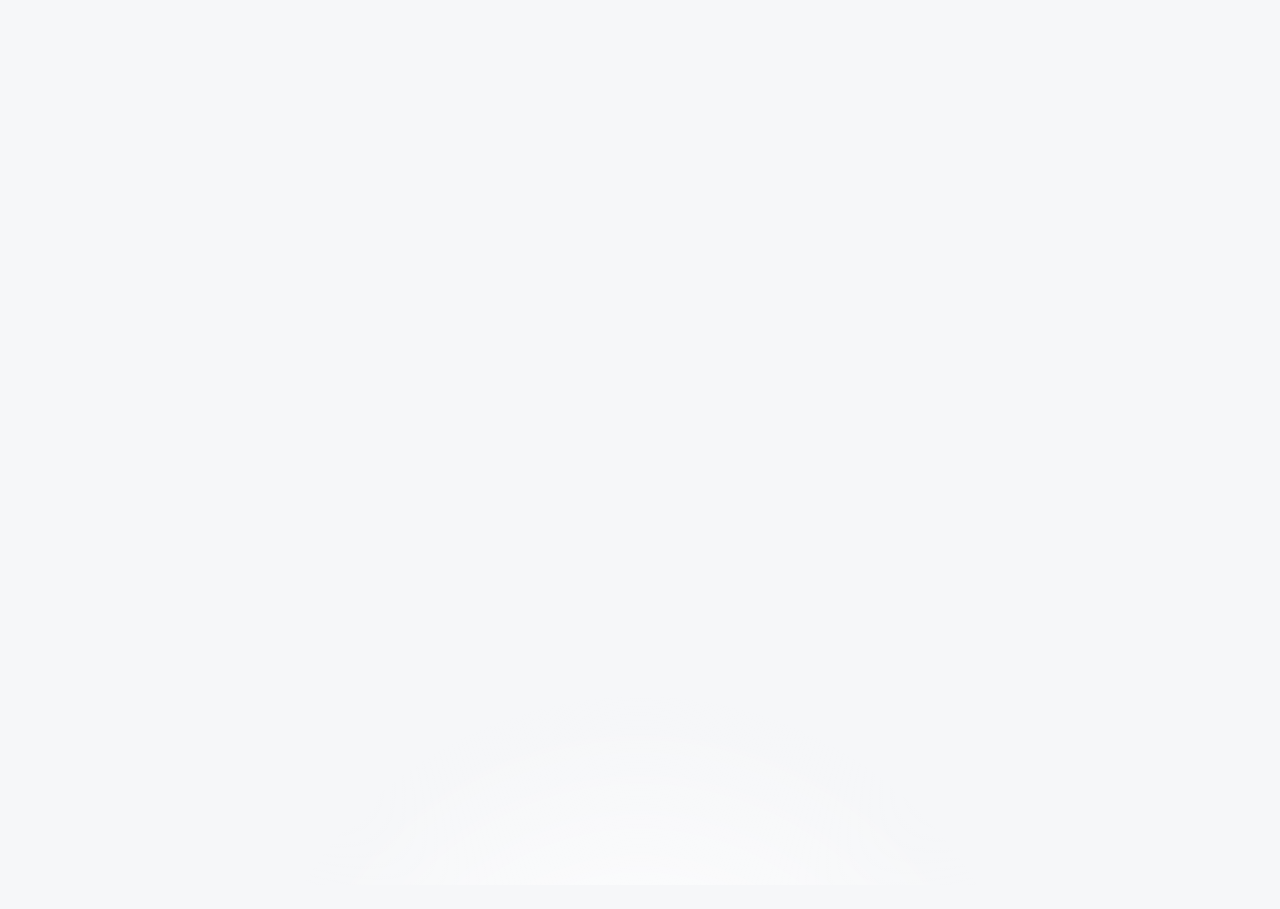
==== commit 0428e702: "feat: add AI chatbot powered by Anthropic Claude via /api/chat serverless function" ====
--- a/index.html
+++ b/index.html
@@ -823,6 +823,44 @@
 
     <div id="project-preview-panel"></div>
 
+    <!-- ── AI CHATBOT WIDGET ────────────────────────── -->
+    <div id="chatbot-wrapper">
+        <!-- Toggle Button -->
+        <button id="chatbot-toggle" aria-label="Open AI Chat Assistant">
+            <i class="fas fa-robot" id="chatbot-icon-open"></i>
+            <i class="fas fa-times" id="chatbot-icon-close"></i>
+        </button>
+
+        <!-- Chat Panel -->
+        <div id="chatbot-panel" role="dialog" aria-label="Ask Ajay AI Assistant">
+            <div id="chatbot-header">
+                <div class="chatbot-header-info">
+                    <div class="chatbot-avatar"><i class="fas fa-robot"></i></div>
+                    <div>
+                        <div class="chatbot-title">Ask Ajay</div>
+                        <div class="chatbot-status"><span class="chatbot-dot"></span> AI Assistant</div>
+                    </div>
+                </div>
+                <button id="chatbot-close" aria-label="Close chat"><i class="fas fa-times"></i></button>
+            </div>
+
+            <div id="chatbot-messages"></div>
+
+            <div id="chatbot-input-row">
+                <input
+                    type="text"
+                    id="chatbot-input"
+                    placeholder="Ask about skills, projects…"
+                    autocomplete="off"
+                    aria-label="Chat message input"
+                />
+                <button id="chatbot-send" aria-label="Send message">
+                    <i class="fas fa-paper-plane"></i>
+                </button>
+            </div>
+        </div>
+    </div>
+
     <script src="script.js?v=3.0"></script>
 </body>
 </html>
--- a/style.css
+++ b/style.css
@@ -595,4 +595,294 @@
 #project-preview-panel.visible {
     opacity: 1;
     transform: scale(1);
+}
+
+/* ── AI CHATBOT WIDGET ─────────────────────────────── */
+#chatbot-wrapper {
+    position: fixed;
+    bottom: 32px;
+    right: 96px; /* offset left of scroll-to-top */
+    z-index: 9998;
+    display: flex;
+    flex-direction: column;
+    align-items: flex-end;
+    gap: 16px;
+}
+
+/* Toggle Button */
+#chatbot-toggle {
+    width: 56px;
+    height: 56px;
+    border-radius: 50%;
+    background: #111;
+    color: #fff;
+    border: none;
+    cursor: pointer;
+    font-size: 1.3rem;
+    display: flex;
+    align-items: center;
+    justify-content: center;
+    box-shadow: 0 8px 24px rgba(0,0,0,0.25);
+    transition: var(--transition);
+    position: relative;
+    flex-shrink: 0;
+}
+#chatbot-toggle:hover {
+    transform: translateY(-3px) scale(1.05);
+    box-shadow: 0 12px 32px rgba(0,0,0,0.35);
+}
+#chatbot-icon-open, #chatbot-icon-close {
+    position: absolute;
+    transition: opacity 0.25s ease, transform 0.25s ease;
+}
+#chatbot-icon-close {
+    opacity: 0;
+    transform: rotate(-90deg) scale(0.6);
+}
+#chatbot-wrapper.open #chatbot-icon-open {
+    opacity: 0;
+    transform: rotate(90deg) scale(0.6);
+}
+#chatbot-wrapper.open #chatbot-icon-close {
+    opacity: 1;
+    transform: rotate(0deg) scale(1);
+}
+
+/* Chat Panel */
+#chatbot-panel {
+    width: 360px;
+    height: 480px;
+    background: rgba(255, 255, 255, 0.88);
+    backdrop-filter: blur(20px);
+    -webkit-backdrop-filter: blur(20px);
+    border: 1px solid rgba(0, 0, 0, 0.06);
+    border-radius: 24px;
+    box-shadow: var(--shadow-hover);
+    display: flex;
+    flex-direction: column;
+    overflow: hidden;
+    opacity: 0;
+    pointer-events: none;
+    transform: translateY(16px) scale(0.96);
+    transform-origin: bottom right;
+    transition: opacity 0.35s cubic-bezier(0.16, 1, 0.3, 1),
+                transform 0.35s cubic-bezier(0.16, 1, 0.3, 1);
+}
+#chatbot-wrapper.open #chatbot-panel {
+    opacity: 1;
+    pointer-events: auto;
+    transform: translateY(0) scale(1);
+}
+[data-theme="dark"] #chatbot-panel {
+    background: rgba(15, 23, 42, 0.9);
+    border-color: rgba(255, 255, 255, 0.07);
+}
+
+/* Header */
+#chatbot-header {
+    padding: 16px 20px;
+    display: flex;
+    align-items: center;
+    justify-content: space-between;
+    border-bottom: 1px solid rgba(0,0,0,0.05);
+    flex-shrink: 0;
+    background: rgba(255,255,255,0.5);
+}
+[data-theme="dark"] #chatbot-header {
+    background: rgba(30,41,59,0.5);
+    border-color: rgba(255,255,255,0.05);
+}
+.chatbot-header-info {
+    display: flex;
+    align-items: center;
+    gap: 12px;
+}
+.chatbot-avatar {
+    width: 36px;
+    height: 36px;
+    background: #111;
+    color: #fff;
+    border-radius: 50%;
+    display: flex;
+    align-items: center;
+    justify-content: center;
+    font-size: 0.9rem;
+    flex-shrink: 0;
+}
+.chatbot-title {
+    font-weight: 700;
+    font-size: 0.95rem;
+    color: var(--text-primary);
+    font-family: var(--font-heading);
+}
+.chatbot-status {
+    font-size: 0.72rem;
+    color: var(--text-muted);
+    display: flex;
+    align-items: center;
+    gap: 5px;
+    font-weight: 500;
+}
+.chatbot-dot {
+    width: 6px;
+    height: 6px;
+    background: #22c55e;
+    border-radius: 50%;
+    box-shadow: 0 0 6px rgba(34,197,94,0.6);
+    display: inline-block;
+    animation: chatbot-pulse 2s ease-in-out infinite;
+}
+@keyframes chatbot-pulse {
+    0%, 100% { opacity: 1; }
+    50% { opacity: 0.5; }
+}
+#chatbot-close {
+    background: rgba(0,0,0,0.05);
+    border: none;
+    width: 30px;
+    height: 30px;
+    border-radius: 50%;
+    cursor: pointer;
+    color: var(--text-secondary);
+    font-size: 0.85rem;
+    display: flex;
+    align-items: center;
+    justify-content: center;
+    transition: var(--transition);
+}
+#chatbot-close:hover {
+    background: rgba(0,0,0,0.1);
+    color: var(--text-primary);
+}
+
+/* Messages */
+#chatbot-messages {
+    flex: 1;
+    overflow-y: auto;
+    padding: 16px;
+    display: flex;
+    flex-direction: column;
+    gap: 10px;
+    scroll-behavior: smooth;
+}
+#chatbot-messages::-webkit-scrollbar { width: 4px; }
+#chatbot-messages::-webkit-scrollbar-track { background: transparent; }
+#chatbot-messages::-webkit-scrollbar-thumb { background: rgba(0,0,0,0.12); border-radius: 4px; }
+
+.chatbot-bubble {
+    max-width: 82%;
+    padding: 10px 14px;
+    border-radius: 18px;
+    font-size: 0.875rem;
+    line-height: 1.5;
+    word-break: break-word;
+    animation: bubble-in 0.3s cubic-bezier(0.16, 1, 0.3, 1);
+}
+@keyframes bubble-in {
+    from { opacity: 0; transform: translateY(8px) scale(0.95); }
+    to   { opacity: 1; transform: translateY(0) scale(1); }
+}
+.chatbot-bubble.user {
+    background: #111;
+    color: #fff;
+    border-bottom-right-radius: 4px;
+    align-self: flex-end;
+}
+.chatbot-bubble.ai {
+    background: #fff;
+    color: var(--text-primary);
+    border: 1px solid rgba(0,0,0,0.06);
+    border-bottom-left-radius: 4px;
+    align-self: flex-start;
+    box-shadow: 0 2px 8px rgba(0,0,0,0.05);
+}
+[data-theme="dark"] .chatbot-bubble.ai {
+    background: #1e293b;
+    border-color: rgba(255,255,255,0.06);
+}
+
+/* Typing indicator */
+.chatbot-typing {
+    display: flex;
+    align-items: center;
+    gap: 4px;
+    padding: 10px 14px;
+    background: #fff;
+    border: 1px solid rgba(0,0,0,0.06);
+    border-radius: 18px;
+    border-bottom-left-radius: 4px;
+    align-self: flex-start;
+    box-shadow: 0 2px 8px rgba(0,0,0,0.05);
+    animation: bubble-in 0.3s cubic-bezier(0.16, 1, 0.3, 1);
+}
+[data-theme="dark"] .chatbot-typing { background: #1e293b; border-color: rgba(255,255,255,0.06); }
+.typing-dot {
+    width: 6px;
+    height: 6px;
+    background: #aaa;
+    border-radius: 50%;
+    animation: typing-bounce 1.2s ease-in-out infinite;
+}
+.typing-dot:nth-child(2) { animation-delay: 0.2s; }
+.typing-dot:nth-child(3) { animation-delay: 0.4s; }
+@keyframes typing-bounce {
+    0%, 80%, 100% { transform: translateY(0); opacity: 0.5; }
+    40% { transform: translateY(-5px); opacity: 1; }
+}
+
+/* Input Row */
+#chatbot-input-row {
+    padding: 12px 16px;
+    display: flex;
+    gap: 8px;
+    align-items: center;
+    border-top: 1px solid rgba(0,0,0,0.05);
+    background: rgba(255,255,255,0.5);
+    flex-shrink: 0;
+}
+[data-theme="dark"] #chatbot-input-row {
+    background: rgba(30,41,59,0.5);
+    border-color: rgba(255,255,255,0.05);
+}
+#chatbot-input {
+    flex: 1;
+    border: 1px solid rgba(0,0,0,0.08);
+    border-radius: var(--radius-pill);
+    padding: 10px 16px;
+    font-size: 0.875rem;
+    font-family: var(--font-main);
+    background: #fff;
+    color: var(--text-primary);
+    outline: none;
+    transition: var(--transition);
+}
+[data-theme="dark"] #chatbot-input {
+    background: #1e293b;
+    border-color: rgba(255,255,255,0.08);
+    color: #f1f5f9;
+}
+#chatbot-input:focus { border-color: #111; box-shadow: 0 0 0 3px rgba(0,0,0,0.06); }
+#chatbot-input::placeholder { color: var(--text-muted); }
+#chatbot-send {
+    width: 38px;
+    height: 38px;
+    border-radius: 50%;
+    background: #111;
+    color: #fff;
+    border: none;
+    cursor: pointer;
+    font-size: 0.85rem;
+    display: flex;
+    align-items: center;
+    justify-content: center;
+    transition: var(--transition);
+    flex-shrink: 0;
+}
+#chatbot-send:hover { transform: scale(1.1); background: #333; }
+#chatbot-send:disabled { opacity: 0.4; cursor: not-allowed; transform: none; }
+
+/* Mobile */
+@media (max-width: 480px) {
+    #chatbot-wrapper { right: 16px; bottom: 16px; }
+    #chatbot-panel { width: calc(100vw - 32px); height: 420px; }
 }
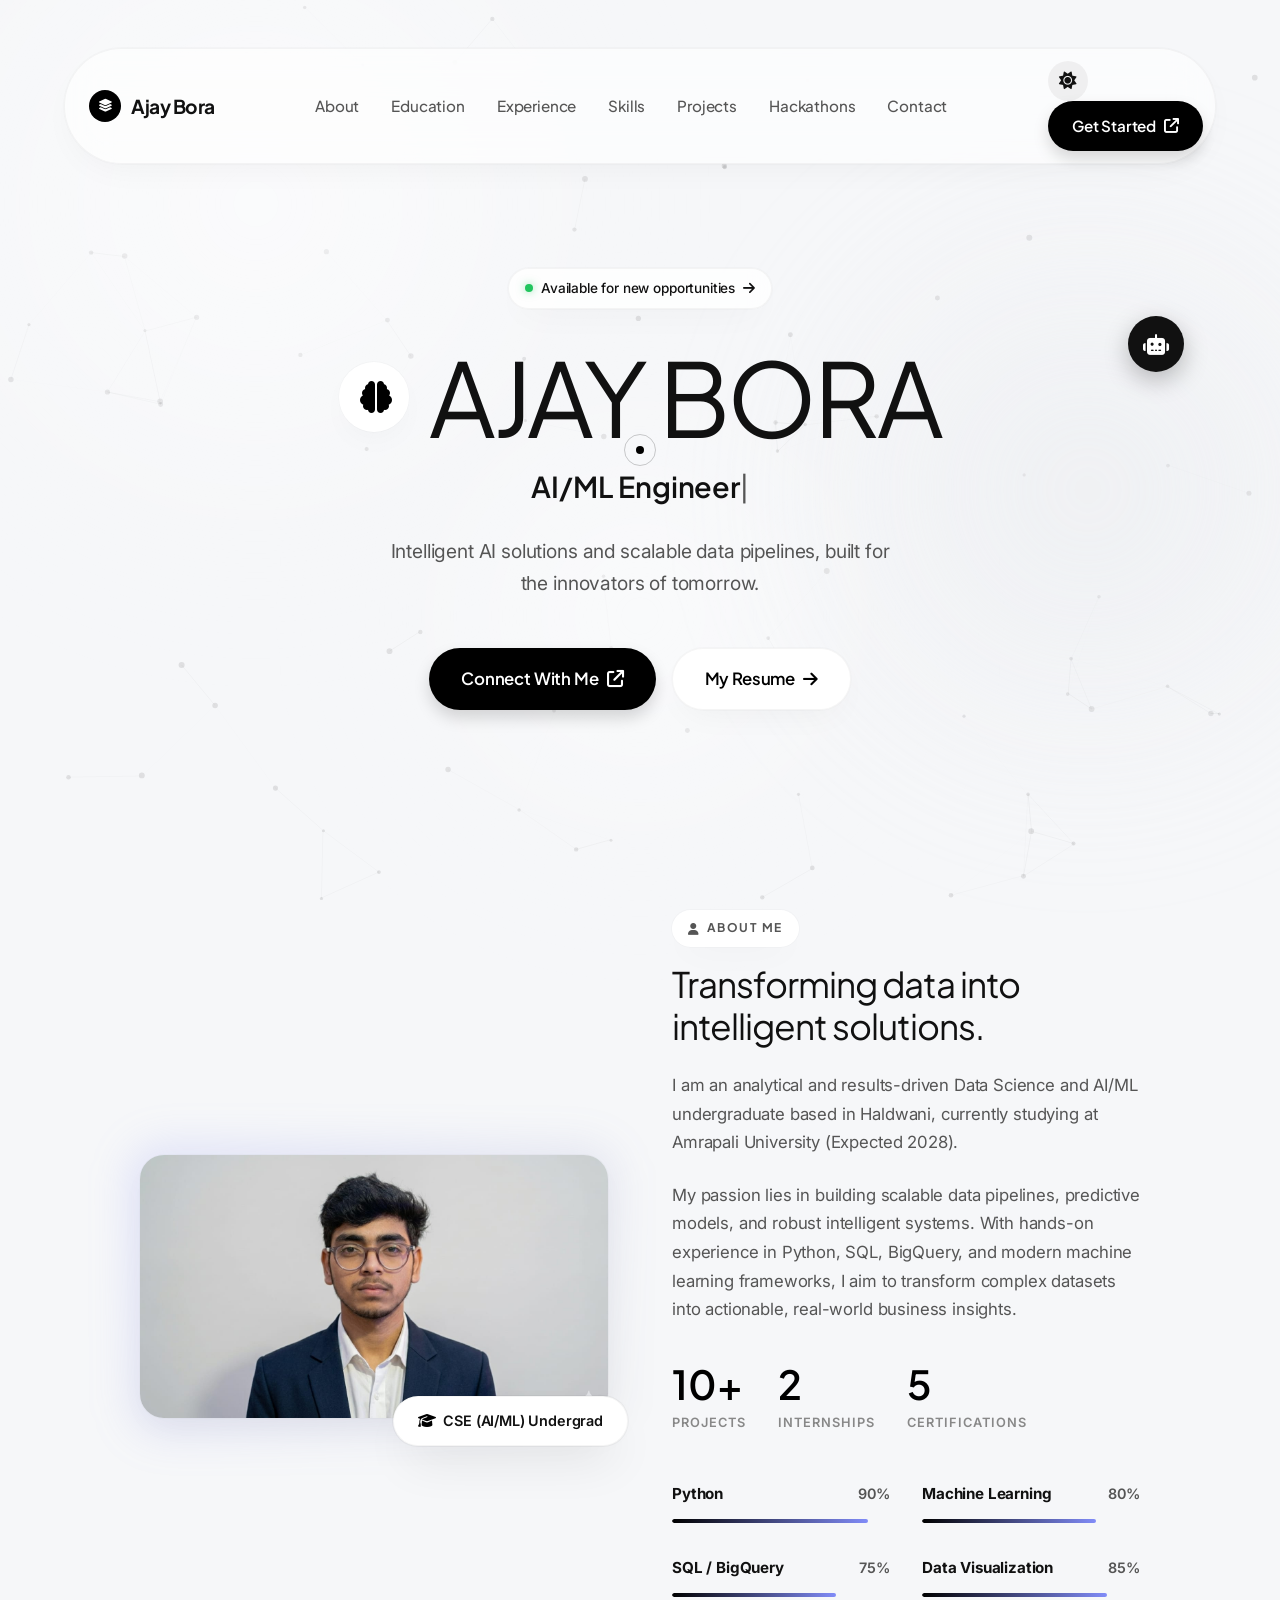
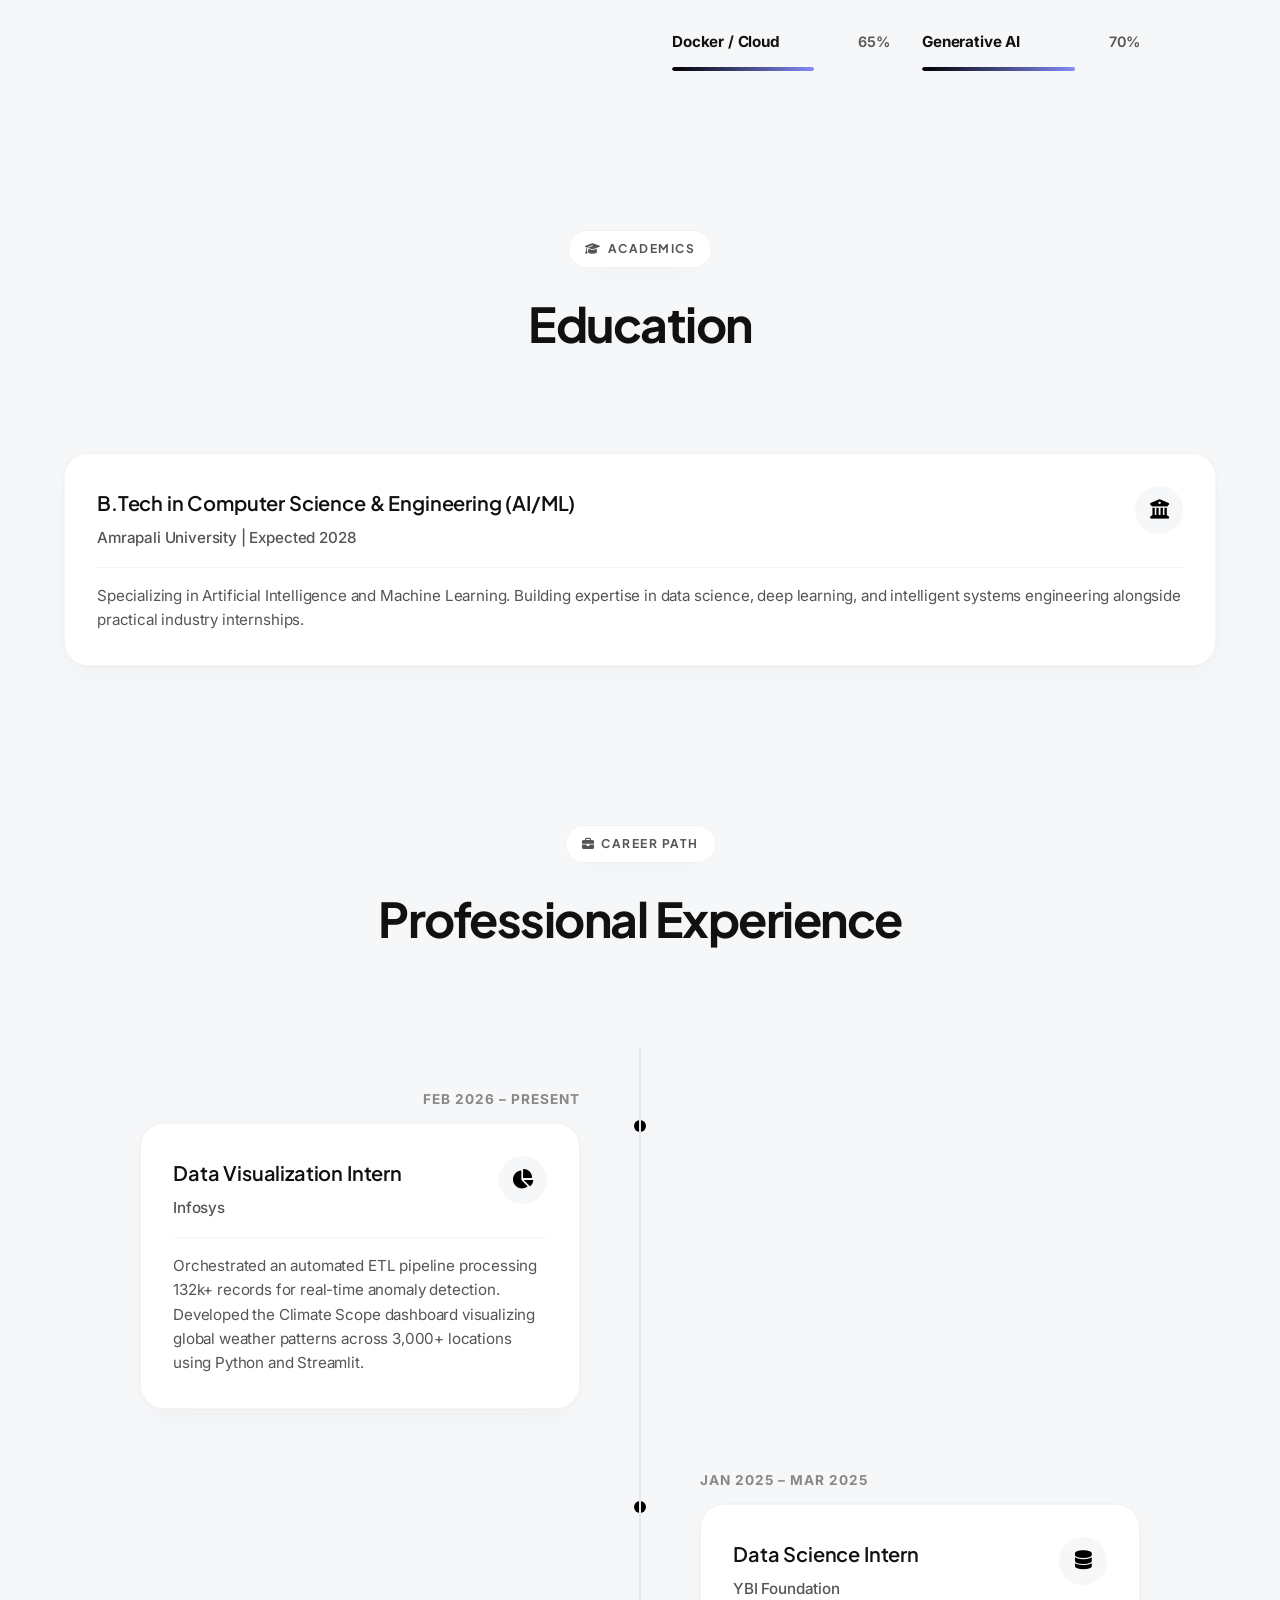
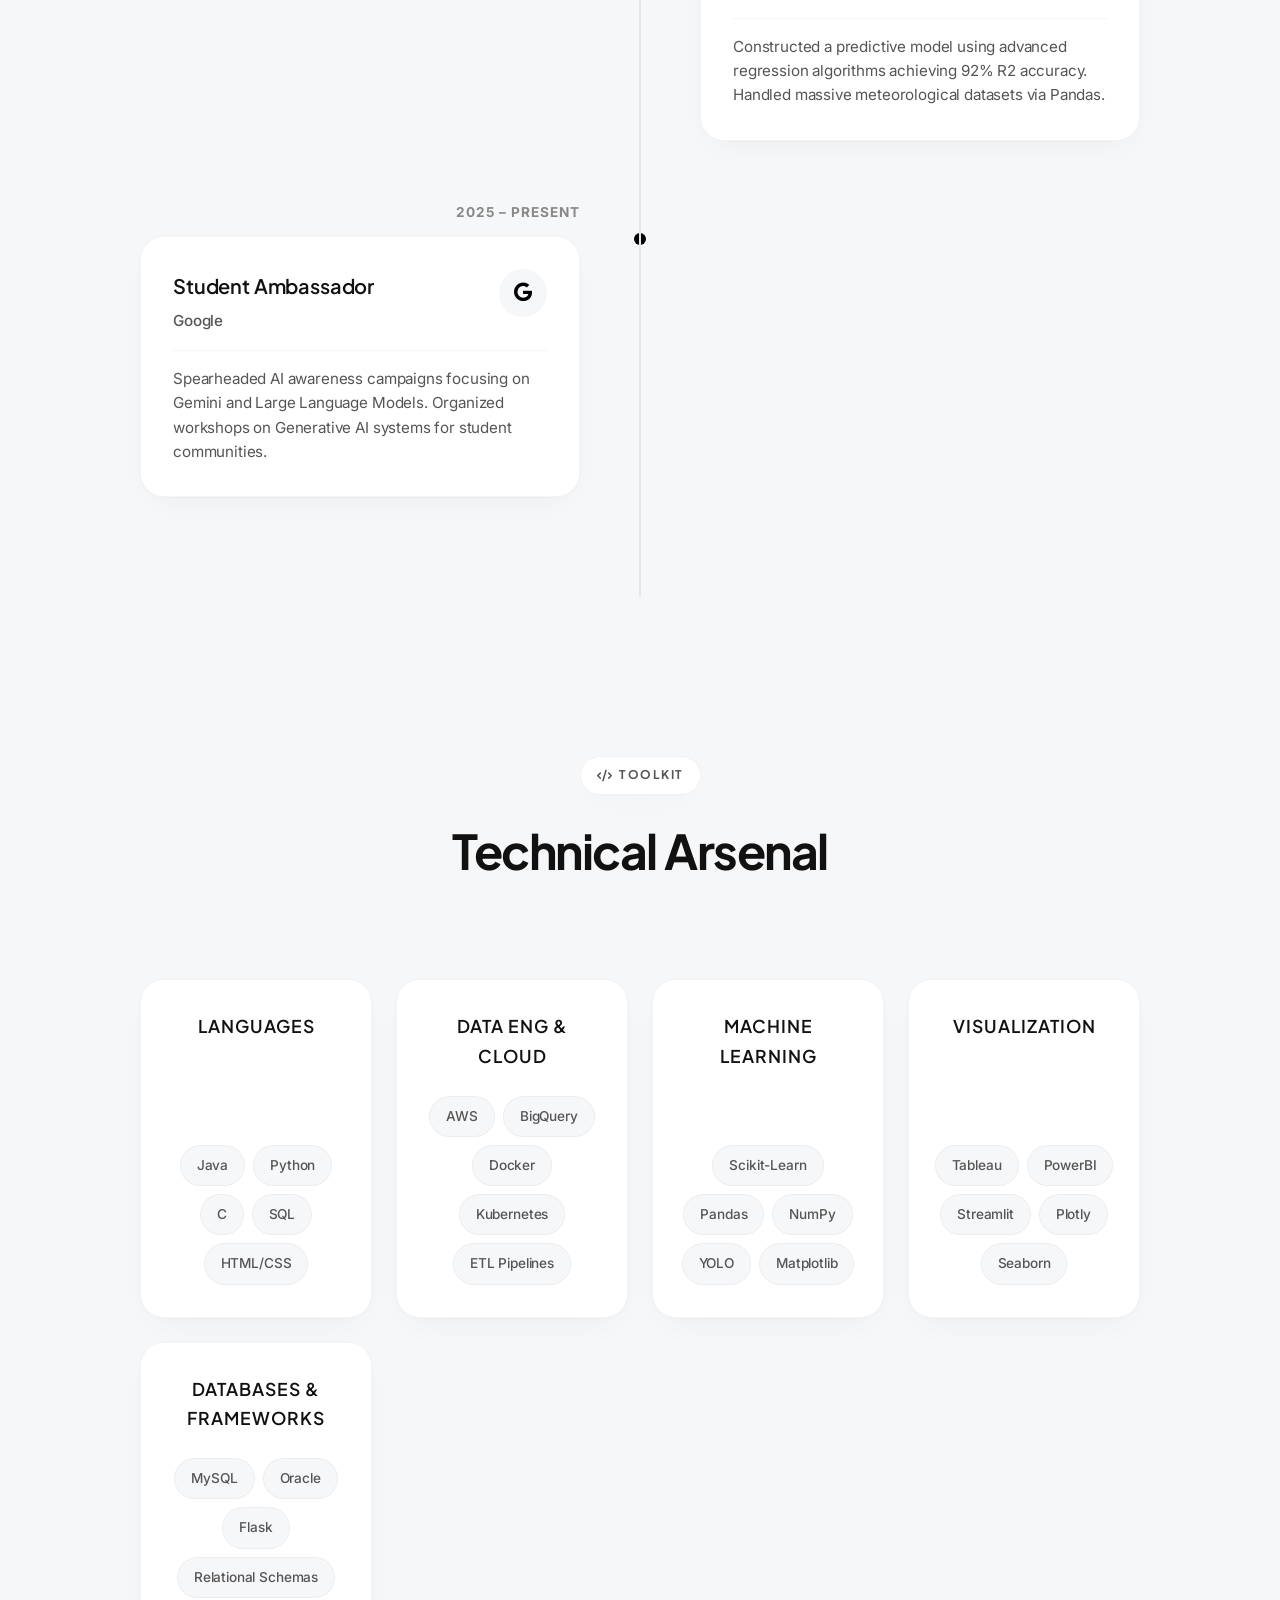
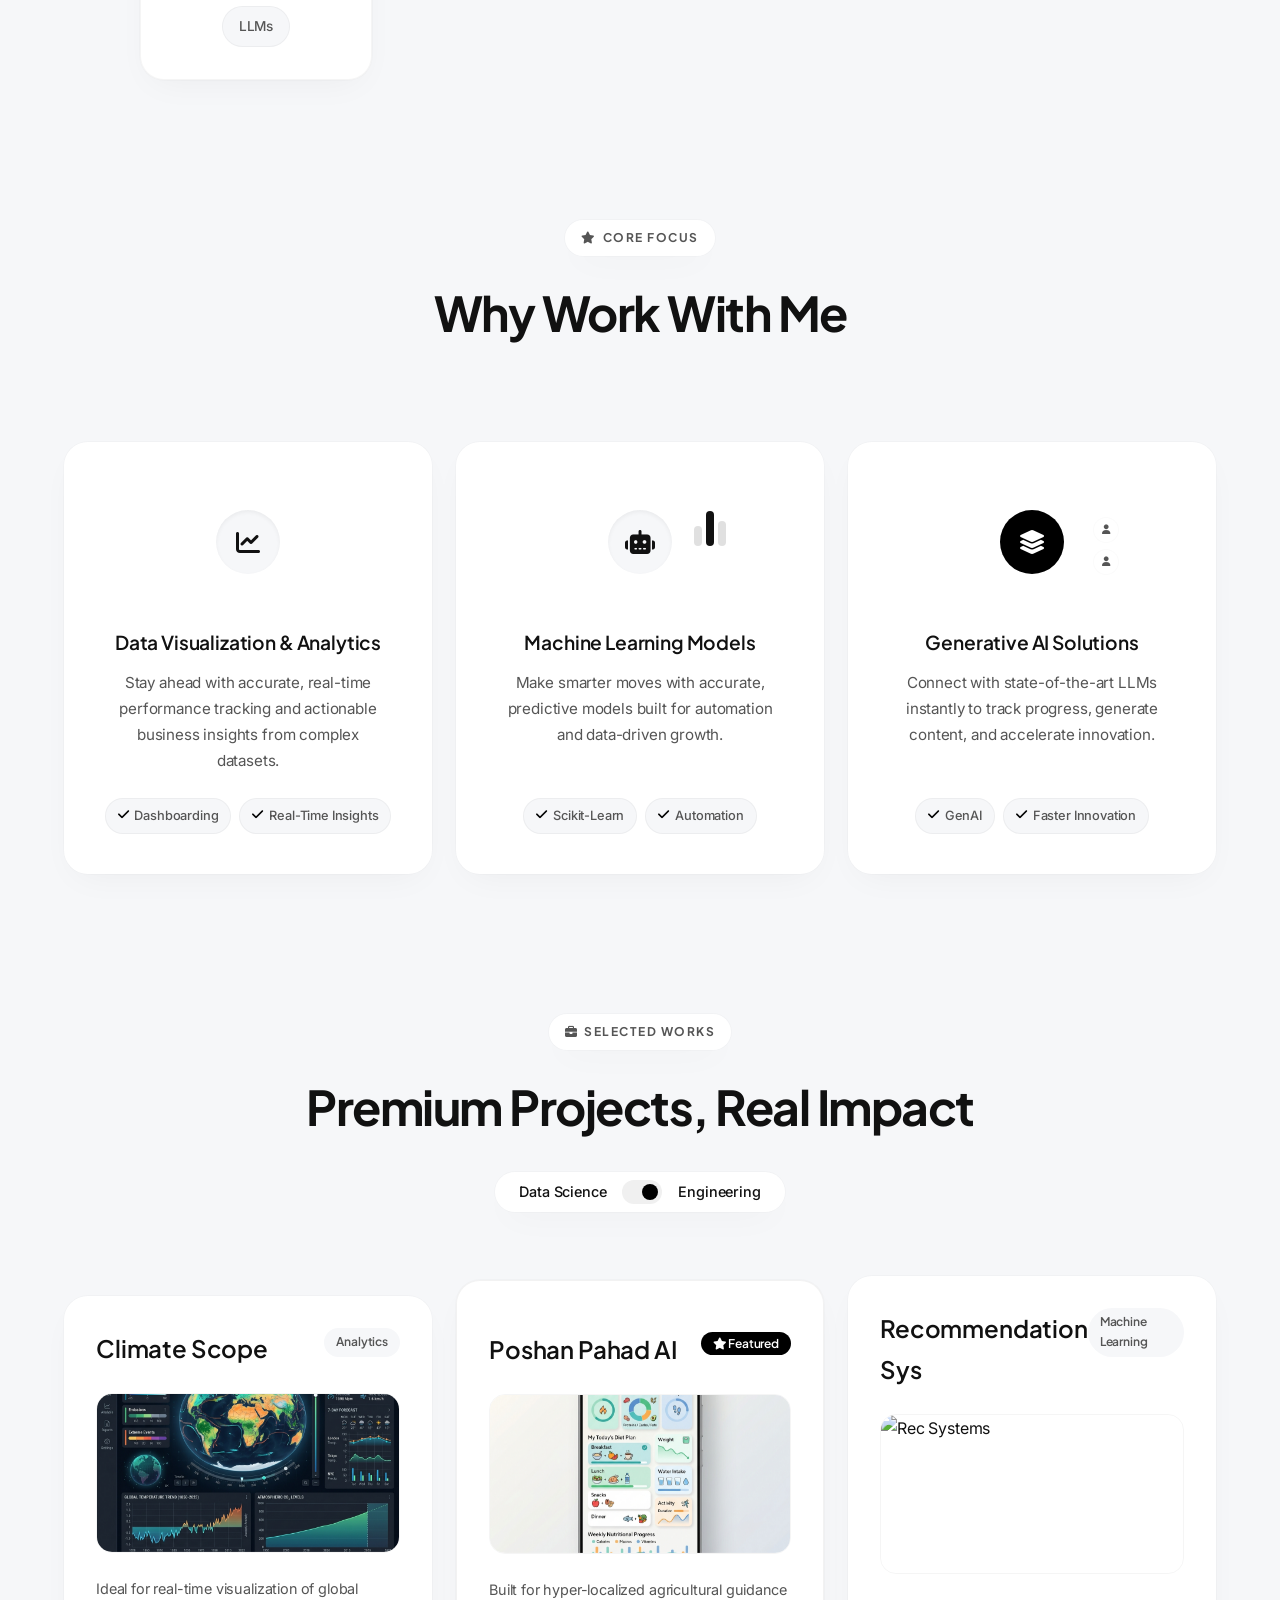
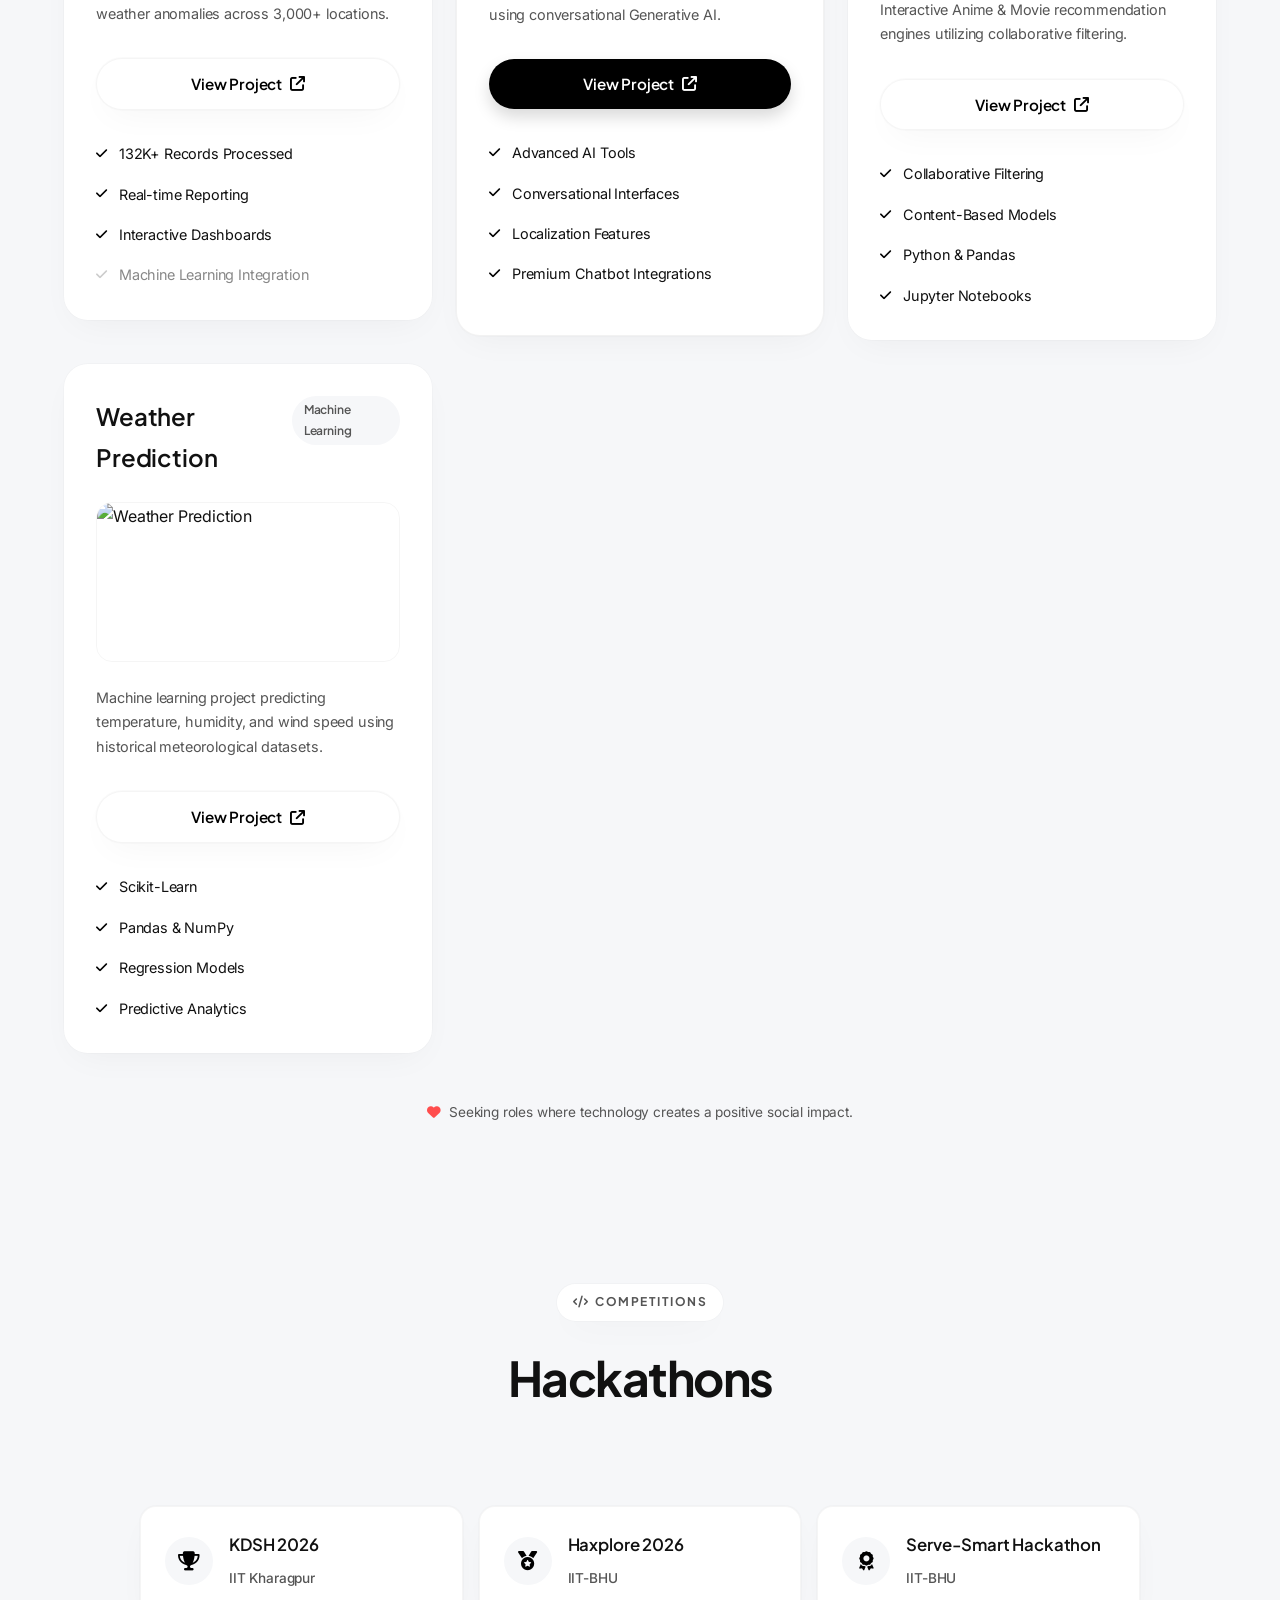
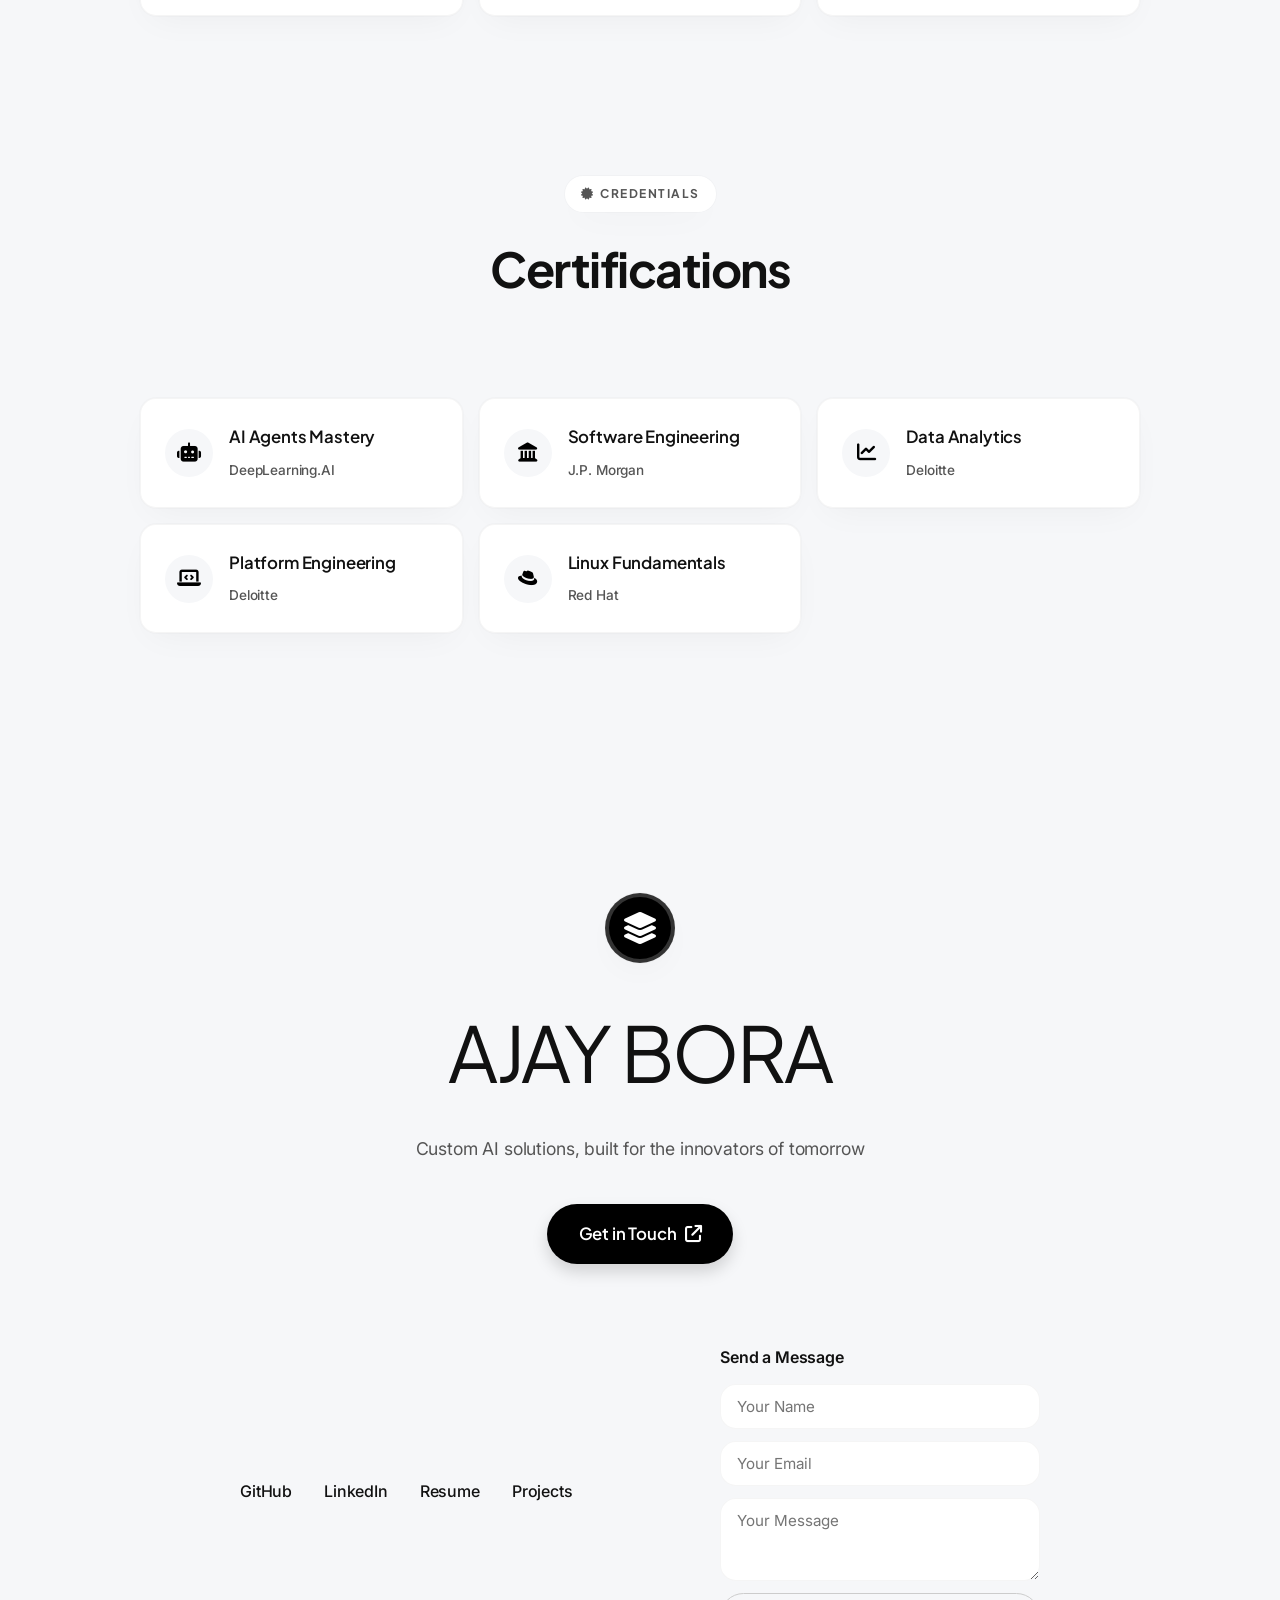
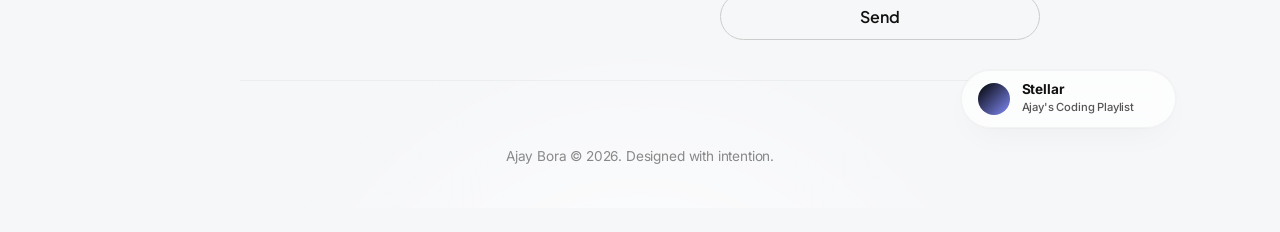
==== commit 08e8c8f2: "feat: upgrade portfolio animations with Lenis smooth scrolling and GSAP scroll reveals" ====
--- a/index.html
+++ b/index.html
@@ -861,6 +861,11 @@
         </div>
     </div>
 
+    <!-- Animation Libraries (GSAP & Lenis) -->
+    <script src="https://cdnjs.cloudflare.com/ajax/libs/gsap/3.12.5/gsap.min.js"></script>
+    <script src="https://cdnjs.cloudflare.com/ajax/libs/gsap/3.12.5/ScrollTrigger.min.js"></script>
+    <script src="https://unpkg.com/@studio-freight/lenis@1.0.42/dist/lenis.min.js"></script>
+
     <script src="script.js?v=3.0"></script>
 </body>
 </html>
--- a/style.css
+++ b/style.css
@@ -67,6 +67,13 @@
 }
 
 * { margin: 0; padding: 0; box-sizing: border-box; }
+
+/* Lenis Smooth Scrolling Globals */
+html.lenis, html.lenis body { height: auto; }
+.lenis.lenis-smooth { scroll-behavior: auto !important; }
+.lenis.lenis-smooth [data-lenis-prevent] { overscroll-behavior: contain; }
+.lenis.lenis-stopped { overflow: hidden; }
+.lenis.lenis-smooth iframe { pointer-events: none; }
 
 body {
     background-color: var(--bg-base);
